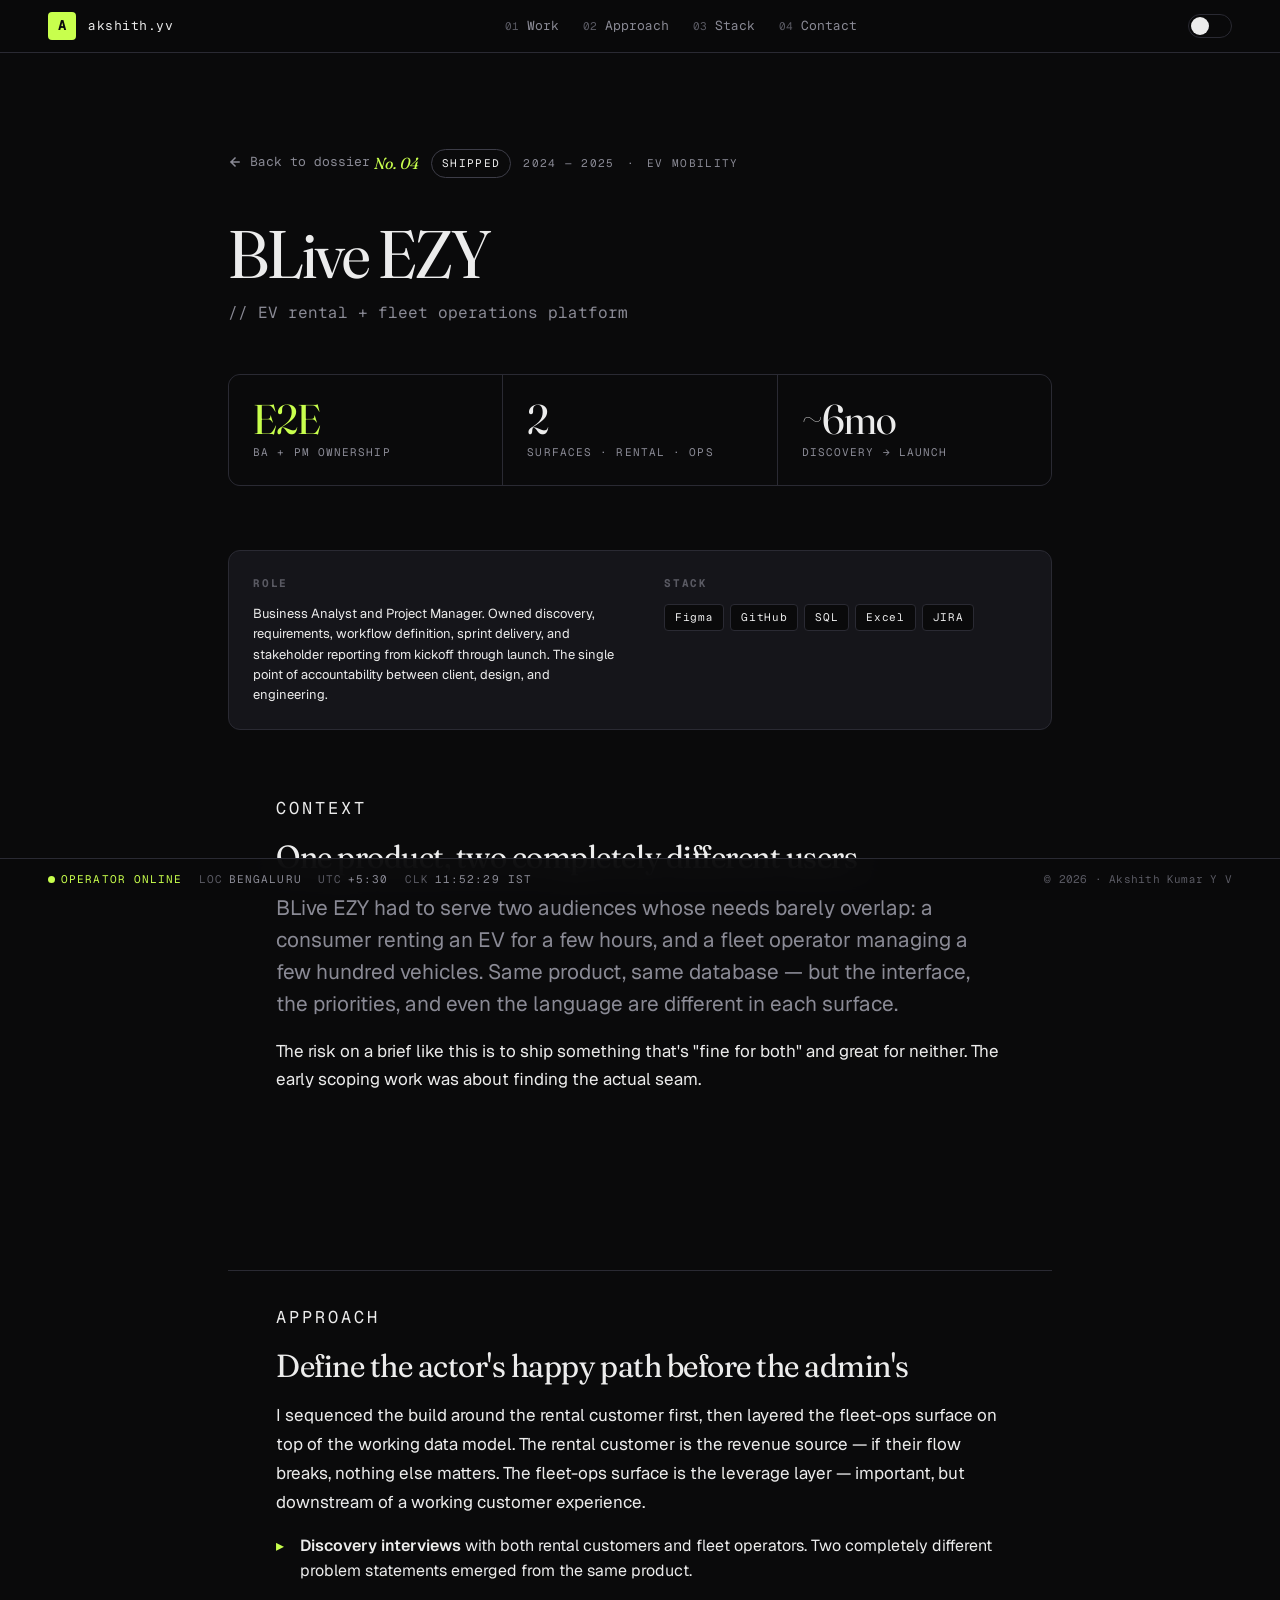
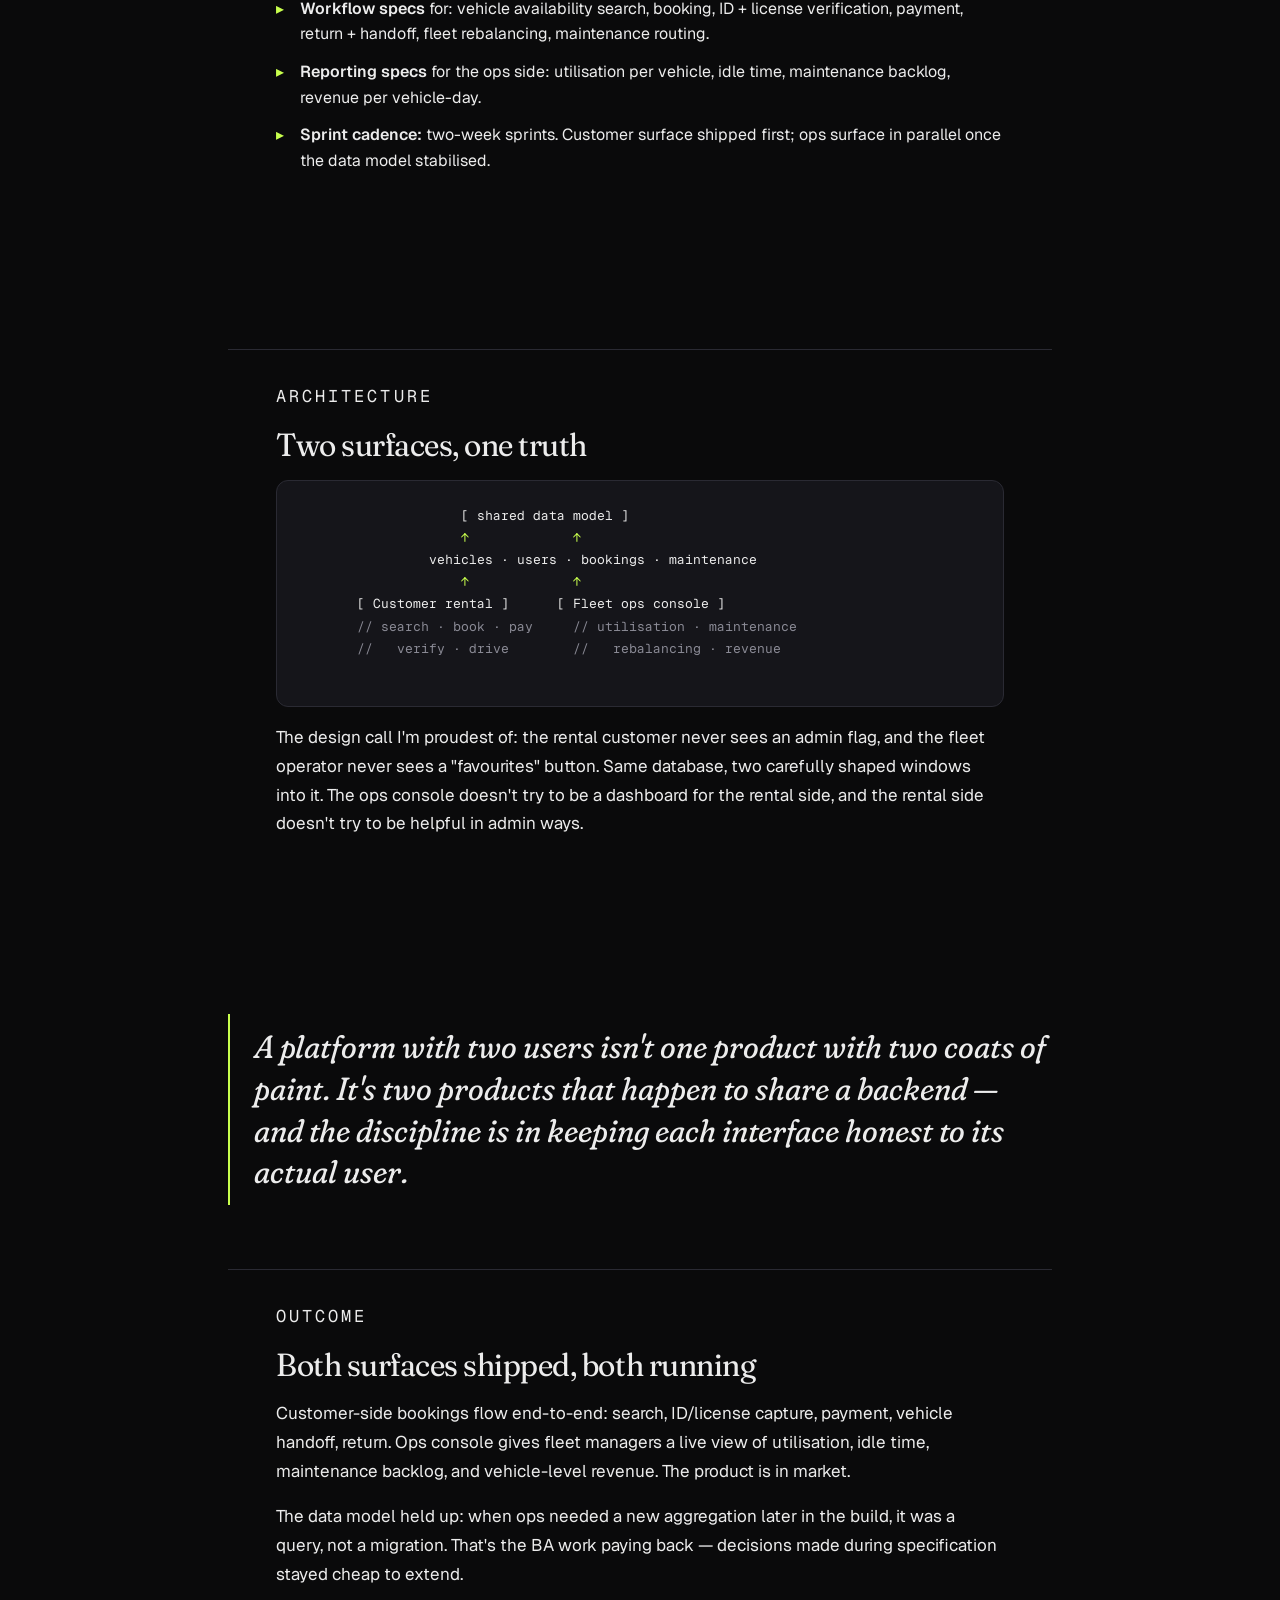
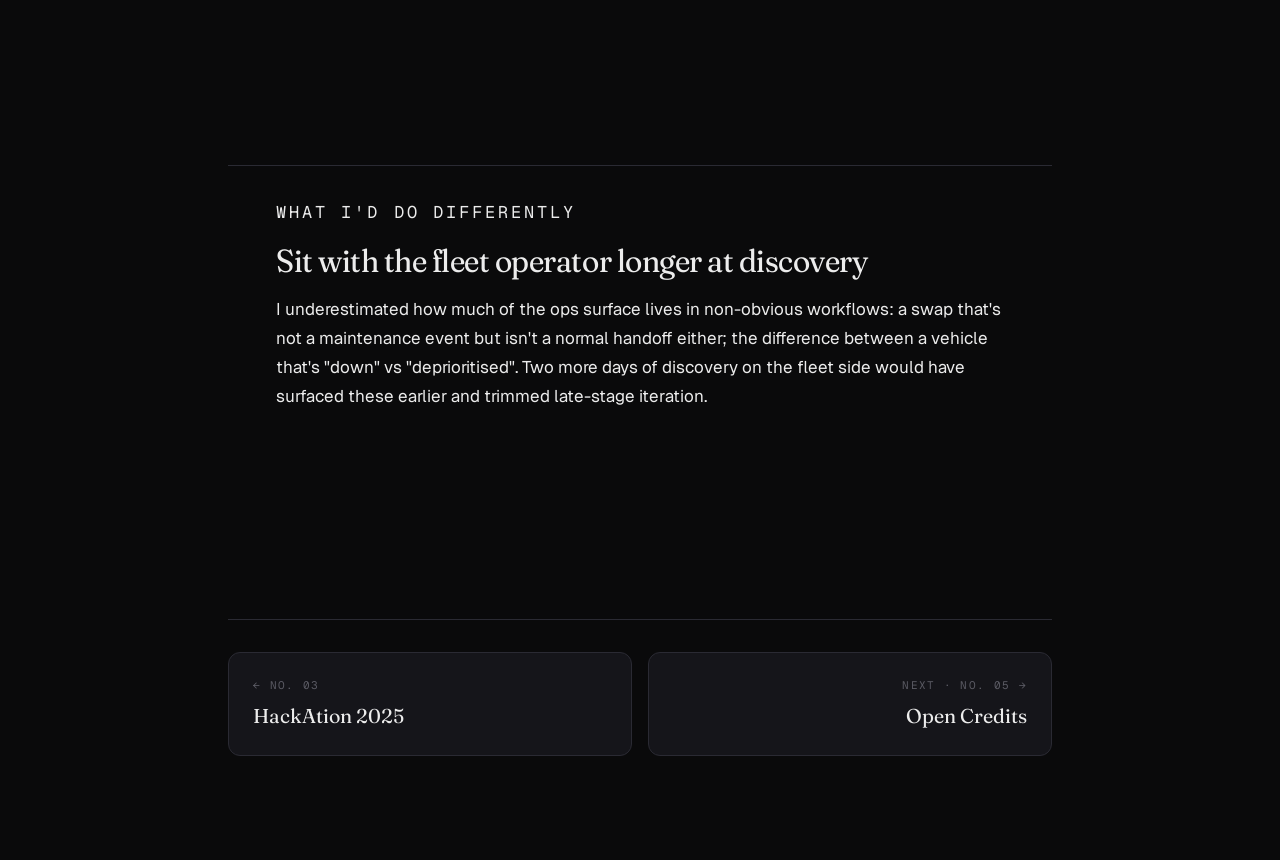
==== case-blive.html @ 503ee0ca "Add 4 more case studies, /cv printable resume, command-palette wiring Each case study is a substanti" ====
<!doctype html>
<html lang="en" data-theme="dark">
<head>
<meta charset="utf-8">
<meta name="viewport" content="width=device-width,initial-scale=1,viewport-fit=cover">
<meta name="color-scheme" content="dark light">
<title>BLive EZY — EV Fleet Management — Akshith Kumar Y V</title>
<meta name="description" content="Owned BA + PM delivery of an EV rental and fleet operations platform. Defined workflows, requirements, and reporting specs from discovery through launch.">
<meta name="theme-color" content="#0A0A0B">
<link rel="preconnect" href="https://fonts.googleapis.com">
<link rel="preconnect" href="https://fonts.gstatic.com" crossorigin>
<link rel="stylesheet" href="https://fonts.googleapis.com/css2?family=Fraunces:opsz,wght,SOFT@9..144,300..700,30&family=Geist:wght@400;500;600;700&family=Geist+Mono:wght@400;500&display=swap">
<link rel="stylesheet" href="styles.css?v=8">
<link rel="icon" href="favicon.svg" type="image/svg+xml">
</head>
<body>

<a href="index.html#main" class="skip-link">Skip to content</a>

<header class="topbar" role="banner">
  <a href="index.html#top" class="brand" aria-label="Back to portfolio">
    <span class="brand-mark" aria-hidden="true">A</span>
    <span class="brand-mono">akshith.yv</span>
  </a>
  <nav class="topnav" aria-label="Primary">
    <a href="index.html#dossier"><span class="num">01</span> Work</a>
    <a href="index.html#approach"><span class="num">02</span> Approach</a>
    <a href="index.html#capabilities"><span class="num">03</span> Stack</a>
    <a href="index.html#contact"><span class="num">04</span> Contact</a>
  </nav>
  <div class="topbar-actions">
    <button class="theme-toggle" data-theme-toggle aria-label="Toggle theme" aria-pressed="false">
      <span class="theme-toggle-track" aria-hidden="true"></span>
    </button>
  </div>
</header>

<main id="main">
<article class="case-page">
  <a href="index.html#dossier" class="case-back">
    <svg width="14" height="14" viewBox="0 0 14 14" fill="none" aria-hidden="true"><path d="M11 7H3m0 0l4-4m-4 4l4 4" stroke="currentColor" stroke-width="1.5" stroke-linecap="square"/></svg>
    Back to dossier
  </a>

  <div class="case-page-meta">
    <span class="case-page-num">No. 04</span>
    <span class="pill pill-shipped">SHIPPED</span>
    <span>2024 — 2025</span>
    <span>·</span>
    <span>EV MOBILITY</span>
  </div>

  <h1 class="case-page-title">BLive EZY</h1>
  <p class="case-page-tag">// EV rental + fleet operations platform</p>

  <div class="case-page-kpis kpis-3">
    <div class="kpi"><span class="kpi-num accent">E2E</span><span class="kpi-label">BA + PM ownership</span></div>
    <div class="kpi"><span class="kpi-num">2</span><span class="kpi-label">surfaces · rental · ops</span></div>
    <div class="kpi"><span class="kpi-num">~6mo</span><span class="kpi-label">discovery → launch</span></div>
  </div>

  <div class="case-meta-grid">
    <div>
      <h3>Role</h3>
      <p>Business Analyst and Project Manager. Owned discovery, requirements,
        workflow definition, sprint delivery, and stakeholder reporting from kickoff
        through launch. The single point of accountability between client, design,
        and engineering.</p>
    </div>
    <div>
      <h3>Stack</h3>
      <ul>
        <li>Figma</li><li>GitHub</li><li>SQL</li><li>Excel</li><li>JIRA</li>
      </ul>
    </div>
  </div>

  <section class="case-section">
    <p class="case-section-label">Context</p>
    <h2>One product, two completely different users</h2>
    <p class="lede">
      BLive EZY had to serve two audiences whose needs barely overlap: a
      consumer renting an EV for a few hours, and a fleet operator managing
      a few hundred vehicles. Same product, same database — but the
      interface, the priorities, and even the language are different in
      each surface.
    </p>
    <p>
      The risk on a brief like this is to ship something that's "fine for
      both" and great for neither. The early scoping work was about finding
      the actual seam.
    </p>
  </section>

  <section class="case-section">
    <p class="case-section-label">Approach</p>
    <h2>Define the actor's happy path before the admin's</h2>
    <p>
      I sequenced the build around the rental customer first, then layered the
      fleet-ops surface on top of the working data model. The rental customer
      is the revenue source — if their flow breaks, nothing else matters. The
      fleet-ops surface is the leverage layer — important, but downstream of a
      working customer experience.
    </p>
    <ul>
      <li><strong>Discovery interviews</strong> with both rental customers and fleet operators. Two completely different problem statements emerged from the same product.</li>
      <li><strong>Workflow specs</strong> for: vehicle availability search, booking, ID + license verification, payment, return + handoff, fleet rebalancing, maintenance routing.</li>
      <li><strong>Reporting specs</strong> for the ops side: utilisation per vehicle, idle time, maintenance backlog, revenue per vehicle-day.</li>
      <li><strong>Sprint cadence:</strong> two-week sprints. Customer surface shipped first; ops surface in parallel once the data model stabilised.</li>
    </ul>
  </section>

  <section class="case-section">
    <p class="case-section-label">Architecture</p>
    <h2>Two surfaces, one truth</h2>
    <pre class="case-diagram">
                    [ shared data model ]
                    <span class="arrow">↑</span>             <span class="arrow">↑</span>
                vehicles · users · bookings · maintenance
                    <span class="arrow">↑</span>             <span class="arrow">↑</span>
       [ Customer rental ]      [ Fleet ops console ]
       <span class="label">// search · book · pay</span>     <span class="label">// utilisation · maintenance</span>
       <span class="label">//   verify · drive</span>        <span class="label">//   rebalancing · revenue</span>
    </pre>
    <p>
      The design call I'm proudest of: the rental customer never sees an admin
      flag, and the fleet operator never sees a "favourites" button. Same
      database, two carefully shaped windows into it. The ops console doesn't
      try to be a dashboard for the rental side, and the rental side doesn't
      try to be helpful in admin ways.
    </p>
  </section>

  <p class="case-pull">
    A platform with two users isn't one product with two coats of paint. It's
    two products that happen to share a backend — and the discipline is in
    keeping each interface honest to its actual user.
  </p>

  <section class="case-section">
    <p class="case-section-label">Outcome</p>
    <h2>Both surfaces shipped, both running</h2>
    <p>
      Customer-side bookings flow end-to-end: search, ID/license capture,
      payment, vehicle handoff, return. Ops console gives fleet managers a
      live view of utilisation, idle time, maintenance backlog, and
      vehicle-level revenue. The product is in market.
    </p>
    <p>
      The data model held up: when ops needed a new aggregation later in the
      build, it was a query, not a migration. That's the BA work paying back —
      decisions made during specification stayed cheap to extend.
    </p>
  </section>

  <section class="case-section">
    <p class="case-section-label">What I'd do differently</p>
    <h2>Sit with the fleet operator longer at discovery</h2>
    <p>
      I underestimated how much of the ops surface lives in non-obvious
      workflows: a swap that's not a maintenance event but isn't a normal
      handoff either; the difference between a vehicle that's "down" vs
      "deprioritised". Two more days of discovery on the fleet side would
      have surfaced these earlier and trimmed late-stage iteration.
    </p>
  </section>

  <nav class="case-pager" aria-label="More case studies">
    <a href="case-hackation.html" class="prev">
      <span class="pager-key">← No. 03</span>
      <span class="pager-title">HackAtion 2025</span>
    </a>
    <a href="case-opencredits.html" class="next">
      <span class="pager-key">Next · No. 05 →</span>
      <span class="pager-title">Open Credits</span>
    </a>
  </nav>
</article>
</main>

<footer class="status-strip" role="contentinfo">
  <span class="strip-cell strip-live">
    <span class="dot dot-live" aria-hidden="true"></span>
    <span>OPERATOR ONLINE</span>
  </span>
  <span class="strip-cell"><span class="strip-key">LOC</span> Bengaluru</span>
  <span class="strip-cell"><span class="strip-key">UTC</span> +5:30</span>
  <span class="strip-cell"><span class="strip-key">CLK</span> <span data-clock>—</span></span>
  <span class="strip-cell strip-cell-flex"></span>
  <span class="strip-cell strip-build">© 2026 · Akshith Kumar Y V</span>
</footer>

<script src="script.js?v=8" defer></script>
</body>
</html>
---- styles.css ----
/* ============================================================
   Akshith Kumar Y V — Operator's Console
   Design system: see DESIGN.md
   ============================================================ */

/* -------------------- TOKENS -------------------- */
:root {
  /* type */
  --ff-display: 'Fraunces', ui-serif, Georgia, serif;
  --ff-body: 'Geist', ui-sans-serif, -apple-system, BlinkMacSystemFont, 'Segoe UI', sans-serif;
  --ff-mono: 'Geist Mono', ui-monospace, 'SF Mono', Menlo, Consolas, monospace;

  --fs-display-1: clamp(3.25rem, 8vw + 1rem, 8rem);
  --fs-display-2: clamp(2rem, 4vw + 1rem, 3.5rem);
  --fs-h1: clamp(1.75rem, 2vw + 1rem, 2.25rem);
  --fs-h2: 1.5rem;
  --fs-h3: 1.125rem;
  --fs-body: 1rem;
  --fs-meta: 0.8125rem;
  --fs-micro: 0.6875rem;

  --lh-tight: 1.02;
  --lh-snug: 1.2;
  --lh-body: 1.55;

  /* spacing */
  --sp-1: 4px; --sp-2: 8px; --sp-3: 12px; --sp-4: 16px;
  --sp-5: 24px; --sp-6: 32px; --sp-7: 48px; --sp-8: 64px;
  --sp-9: 96px; --sp-10: 128px;

  /* radii */
  --r-sm: 4px; --r-md: 8px; --r-lg: 12px; --r-xl: 16px; --r-full: 9999px;

  /* color: dark default */
  --bg: #0A0A0B;
  --bg-deep: #060607;
  --surface: #15151A;
  --surface-2: #1C1C22;
  --rule: #2A2A33;
  --rule-strong: #3D3D48;
  --text: #ECECEC;
  --text-muted: #8A8A95;
  --text-dim: #5A5A63;
  --accent: #C8FF4D;
  --accent-ink: #0A0A0B;
  --accent-warm: #FF8A4C;
  --accent-rose: #FF5C7A;

  /* ui */
  --ease-out: cubic-bezier(0.16, 1, 0.3, 1);
  --ease-in-out: cubic-bezier(0.65, 0, 0.35, 1);
  --d-micro: 80ms;
  --d-short: 200ms;
  --d-med: 400ms;
  --d-long: 700ms;

  --grid-line: rgba(255,255,255,0.04);
  --hero-cursor-glow: rgba(200,255,77,0.10);
}

[data-theme="light"] {
  --bg: #FAF8F3;
  --bg-deep: #EFEBE2;
  --surface: #F2EFE8;
  --surface-2: #ECE8DE;
  --rule: #D9D3C5;
  --rule-strong: #2B2A26;
  --text: #0E0E12;
  --text-muted: #595650;
  --text-dim: #8A877F;
  --accent: #1F4A1F;
  --accent-ink: #FAF8F3;
  --accent-warm: #B23A1A;
  --grid-line: rgba(0,0,0,0.04);
  --hero-cursor-glow: rgba(31,74,31,0.08);
}

/* -------------------- BASE -------------------- */
*, *::before, *::after { box-sizing: border-box; }
html { scroll-behavior: smooth; -webkit-text-size-adjust: 100%; }
body {
  margin: 0;
  /* on desktop the status strip is fixed; reserve clearance so no content gets
     hidden under it. mobile lets the strip flow naturally at page-end (see
     .status-strip media queries) so no padding is needed there. */
  background: var(--bg);
  color: var(--text);
  font-family: var(--ff-body);
  font-size: var(--fs-body);
  line-height: var(--lh-body);
  font-feature-settings: "ss01", "ss02", "cv01";
  text-rendering: optimizeLegibility;
  -webkit-font-smoothing: antialiased;
  -moz-osx-font-smoothing: grayscale;
  overflow-x: hidden;
  transition: background var(--d-med) var(--ease-out), color var(--d-med) var(--ease-out);
}

img, svg { display: block; max-width: 100%; }
a { color: inherit; text-decoration: none; }
button { font: inherit; color: inherit; background: none; border: 0; padding: 0; cursor: pointer; }

::selection { background: var(--accent); color: var(--accent-ink); }

:focus-visible {
  outline: 2px solid var(--accent);
  outline-offset: 3px;
  border-radius: var(--r-sm);
}

.skip-link {
  position: fixed; top: -100px; left: 16px;
  background: var(--accent); color: var(--accent-ink);
  padding: 12px 16px; border-radius: var(--r-md);
  font-family: var(--ff-mono); font-size: var(--fs-meta);
  z-index: 1000; transition: top var(--d-short) var(--ease-out);
}
.skip-link:focus { top: 16px; }

/* -------------------- LAYOUT GRID -------------------- */
main { display: block; }

section {
  max-width: 1280px;
  margin-inline: auto;
  padding: var(--sp-9) var(--sp-5);
  position: relative;
}
@media (min-width: 1024px) {
  section { padding-inline: var(--sp-7); }
}

.section-head {
  display: grid;
  grid-template-columns: auto auto 1fr auto;
  align-items: center;
  gap: var(--sp-4);
  margin-bottom: var(--sp-7);
  padding-bottom: var(--sp-3);
  border-bottom: 1px solid var(--rule);
}
.section-num {
  font-family: var(--ff-mono);
  font-size: var(--fs-micro);
  letter-spacing: 0.18em;
  color: var(--text-dim);
}
.section-title {
  font-family: var(--ff-display);
  font-weight: 400;
  font-size: var(--fs-h1);
  font-variation-settings: "opsz" 60, "SOFT" 30;
  letter-spacing: -0.01em;
  margin: 0;
  line-height: var(--lh-snug);
}
.section-title::first-letter { font-style: italic; color: var(--accent); }
.section-rule { display: none; }
.section-meta {
  font-family: var(--ff-mono);
  font-size: var(--fs-micro);
  color: var(--text-dim);
  letter-spacing: 0.06em;
}

/* -------------------- TOPBAR -------------------- */
.topbar {
  position: sticky; top: 0; z-index: 50;
  display: flex; align-items: center; justify-content: space-between;
  padding: var(--sp-3) var(--sp-5);
  background: color-mix(in oklab, var(--bg) 88%, transparent);
  backdrop-filter: blur(16px) saturate(140%);
  -webkit-backdrop-filter: blur(16px) saturate(140%);
  border-bottom: 1px solid var(--rule);
}
@media (min-width: 1024px) {
  .topbar { padding: var(--sp-3) var(--sp-7); }
}

.brand { display: inline-flex; align-items: center; gap: var(--sp-3); }
.brand-mark {
  width: 28px; height: 28px;
  display: inline-grid; place-items: center;
  background: var(--accent); color: var(--accent-ink);
  font-family: var(--ff-mono); font-weight: 700; font-size: 14px;
  border-radius: var(--r-sm);
  transform: translateZ(0);
}
.brand-mono {
  font-family: var(--ff-mono); font-size: var(--fs-meta);
  letter-spacing: 0.04em; color: var(--text);
}

.topnav {
  display: none;
  gap: var(--sp-5);
  font-family: var(--ff-mono);
  font-size: var(--fs-meta);
}
@media (min-width: 768px) { .topnav { display: inline-flex; } }
.topnav a {
  color: var(--text-muted);
  display: inline-flex; align-items: baseline; gap: var(--sp-2);
  transition: color var(--d-short) var(--ease-out);
}
.topnav a:hover { color: var(--text); }
.topnav .num {
  font-size: var(--fs-micro); color: var(--text-dim);
}

.topbar-actions { display: inline-flex; align-items: center; gap: var(--sp-3); }
.kbd-hint {
  display: none;
  align-items: center; gap: 2px;
  padding: 6px 10px;
  border: 1px solid var(--rule);
  border-radius: var(--r-md);
  color: var(--text-muted);
  transition: border-color var(--d-short) var(--ease-out), color var(--d-short) var(--ease-out);
}
@media (min-width: 768px) { .kbd-hint { display: inline-flex; } }
.kbd-hint:hover { color: var(--text); border-color: var(--rule-strong); }
.kbd-hint kbd { font-family: var(--ff-mono); font-size: var(--fs-micro); }

.theme-toggle {
  width: 44px; height: 24px;
  border: 1px solid var(--rule);
  border-radius: var(--r-full);
  position: relative;
  transition: border-color var(--d-short) var(--ease-out);
}
.theme-toggle:hover { border-color: var(--rule-strong); }
.theme-toggle-track {
  position: absolute; top: 2px; left: 2px;
  width: 18px; height: 18px;
  background: var(--text);
  border-radius: var(--r-full);
  transition: transform var(--d-med) var(--ease-out), background var(--d-med) var(--ease-out);
}
[data-theme="light"] .theme-toggle-track { transform: translateX(20px); background: var(--accent); }

/* -------------------- HERO -------------------- */
.hero {
  /* tall enough to feel like an above-the-fold moment, but not forced into
     viewport-snapping that fights short or oddly-sized screens */
  padding-top: var(--sp-8);
  padding-bottom: var(--sp-8);
  position: relative;
  overflow: hidden;
}
@media (min-height: 800px) {
  .hero { padding-top: var(--sp-9); padding-bottom: var(--sp-9); }
}
.hero-grid {
  position: absolute; inset: 0;
  background-image:
    linear-gradient(to right, var(--grid-line) 1px, transparent 1px),
    linear-gradient(to bottom, var(--grid-line) 1px, transparent 1px);
  background-size: 64px 64px;
  background-position: 0 0;
  pointer-events: none;
  mask-image: radial-gradient(circle at var(--mx, 50%) var(--my, 50%), rgba(0,0,0,1) 0%, rgba(0,0,0,0.55) 35%, rgba(0,0,0,0.05) 75%);
  -webkit-mask-image: radial-gradient(circle at var(--mx, 50%) var(--my, 50%), rgba(0,0,0,1) 0%, rgba(0,0,0,0.55) 35%, rgba(0,0,0,0.05) 75%);
  transition: opacity var(--d-long) var(--ease-out);
}
.hero::before {
  content: "";
  position: absolute;
  inset: auto 0 -200px 0;
  height: 400px;
  background: radial-gradient(ellipse at 50% 100%, var(--hero-cursor-glow), transparent 70%);
  pointer-events: none;
}

.hero-meta {
  display: inline-flex; align-items: center; flex-wrap: wrap;
  gap: var(--sp-3);
  font-family: var(--ff-mono); font-size: var(--fs-micro);
  letter-spacing: 0.12em; color: var(--text-muted);
  text-transform: uppercase;
  margin-bottom: var(--sp-7);
}
.meta-sep { color: var(--text-dim); }

.hero-name {
  font-family: var(--ff-display);
  font-weight: 400;
  font-size: var(--fs-display-1);
  line-height: var(--lh-tight);
  letter-spacing: -0.035em;
  margin: 0 0 var(--sp-5);
  font-variation-settings: "opsz" 144, "SOFT" 30;
  color: var(--text);
}
.hero-line { display: block; }
.hero-line-2 { color: var(--text-muted); padding-left: 0.5em; font-style: italic; font-variation-settings: "opsz" 144, "SOFT" 100; }
.hero-cursor {
  display: inline-block; width: 0.42em; height: 0.78em;
  background: var(--accent);
  margin-left: 0.12em; vertical-align: -10%;
  animation: blink 1.05s steps(1) infinite;
}
@keyframes blink { 50% { opacity: 0; } }

.hero-role {
  font-family: var(--ff-mono);
  font-size: var(--fs-meta);
  text-transform: uppercase;
  letter-spacing: 0.16em;
  color: var(--text);
  margin: 0 0 var(--sp-6);
  display: inline-flex; flex-wrap: wrap; gap: var(--sp-3);
}
.hero-role .dim { color: var(--text-dim); }

.hero-lede {
  max-width: 62ch;
  font-size: clamp(1rem, 0.5vw + 0.95rem, 1.18rem);
  color: var(--text-muted);
  margin: 0 0 var(--sp-7);
}
.hero-lede em { color: var(--text); font-style: normal; }

.hero-cta {
  display: inline-flex; flex-wrap: wrap; gap: var(--sp-3);
  margin-bottom: var(--sp-8);
}

.btn {
  display: inline-flex; align-items: center; gap: var(--sp-2);
  padding: 14px 20px;
  font-family: var(--ff-mono); font-size: var(--fs-meta);
  letter-spacing: 0.04em;
  border-radius: var(--r-md);
  border: 1px solid transparent;
  transition: transform var(--d-short) var(--ease-out),
              background var(--d-short) var(--ease-out),
              border-color var(--d-short) var(--ease-out),
              color var(--d-short) var(--ease-out);
  will-change: transform;
}
.btn:hover { transform: translateY(-1px); }
.btn:active { transform: translateY(0); }
.btn-primary { background: var(--accent); color: var(--accent-ink); }
.btn-primary:hover { background: color-mix(in oklab, var(--accent) 88%, white 12%); }
.btn-ghost {
  background: transparent; color: var(--text);
  border-color: var(--rule-strong);
}
.btn-ghost:hover { border-color: var(--text); }

.hero-stat-strip {
  margin-top: var(--sp-7);
  display: grid;
  grid-template-columns: repeat(2, 1fr);
  gap: 1px;
  background: var(--rule);
  border: 1px solid var(--rule);
  border-radius: var(--r-lg);
  overflow: hidden;
}
@media (min-width: 768px) {
  .hero-stat-strip { grid-template-columns: repeat(5, 1fr); }
}
.stat {
  background: var(--bg);
  padding: var(--sp-5) var(--sp-5);
  display: flex; flex-direction: column; gap: var(--sp-2);
}
.stat-num {
  font-family: var(--ff-display);
  font-size: clamp(1.75rem, 2vw + 1rem, 2.5rem);
  line-height: 1;
  font-variation-settings: "opsz" 90;
  color: var(--text);
  letter-spacing: -0.02em;
}
.stat-label {
  font-family: var(--ff-mono);
  font-size: var(--fs-micro);
  letter-spacing: 0.1em;
  text-transform: uppercase;
  color: var(--text-muted);
}
.stat-win .stat-num { color: var(--accent); }
.stat-win { background: linear-gradient(180deg, var(--bg), color-mix(in oklab, var(--accent) 8%, var(--bg))); }
[data-theme="light"] .stat-win { background: linear-gradient(180deg, var(--bg), color-mix(in oklab, var(--accent) 18%, var(--bg))); }

/* -------------------- SIGNAL (NOW RUNNING) -------------------- */
.signal-grid {
  display: grid; gap: var(--sp-4);
  grid-template-columns: repeat(1, 1fr);
}
@media (min-width: 768px) { .signal-grid { grid-template-columns: repeat(3, 1fr); } }

.signal-card {
  background: var(--surface);
  border: 1px solid var(--rule);
  border-radius: var(--r-lg);
  padding: var(--sp-5);
  display: flex; flex-direction: column; gap: var(--sp-3);
  transition: border-color var(--d-short) var(--ease-out), transform var(--d-short) var(--ease-out);
}
.signal-card:hover { border-color: var(--rule-strong); transform: translateY(-2px); }
.signal-card header {
  display: flex; justify-content: space-between; align-items: center;
}
.signal-time {
  font-family: var(--ff-mono); font-size: var(--fs-micro);
  color: var(--text-dim); letter-spacing: 0.08em;
}
.signal-headline {
  font-family: var(--ff-display);
  font-size: 1.4rem;
  font-weight: 400;
  font-variation-settings: "opsz" 36;
  margin: 0;
  letter-spacing: -0.01em;
}
.signal-sub {
  font-size: var(--fs-meta); color: var(--text-muted);
  line-height: 1.5; margin: 0;
}

/* -------------------- PILLS / DOTS -------------------- */
.pill {
  display: inline-flex; align-items: center; gap: 6px;
  padding: 5px 10px;
  border-radius: var(--r-full);
  font-family: var(--ff-mono);
  font-size: var(--fs-micro);
  letter-spacing: 0.12em;
  border: 1px solid var(--rule-strong);
  color: var(--text-muted);
}
.pill-live { color: var(--accent); border-color: color-mix(in oklab, var(--accent) 50%, var(--rule-strong)); }
.pill-shipped { color: var(--text); }
.pill-won { color: var(--accent-warm); border-color: color-mix(in oklab, var(--accent-warm) 50%, var(--rule-strong)); }
.pill-open { color: var(--accent-warm); border-color: color-mix(in oklab, var(--accent-warm) 50%, var(--rule-strong)); }

.dot { width: 7px; height: 7px; border-radius: var(--r-full); display: inline-block; }
.dot-live { background: var(--accent); box-shadow: 0 0 0 0 color-mix(in oklab, var(--accent) 50%, transparent); animation: pulse 2.4s var(--ease-out) infinite; }
.dot-warm { background: var(--accent-warm); }
@keyframes pulse {
  0% { box-shadow: 0 0 0 0 color-mix(in oklab, var(--accent) 60%, transparent); }
  70% { box-shadow: 0 0 0 8px color-mix(in oklab, var(--accent) 0%, transparent); }
  100% { box-shadow: 0 0 0 0 color-mix(in oklab, var(--accent) 0%, transparent); }
}

/* -------------------- APPROACH -------------------- */
.approach-grid {
  display: grid;
  grid-template-columns: repeat(1, 1fr);
  gap: var(--sp-5);
}
@media (min-width: 900px) { .approach-grid { grid-template-columns: repeat(3, 1fr); } }

.pillar {
  padding: var(--sp-6) var(--sp-5);
  border: 1px solid var(--rule);
  border-radius: var(--r-lg);
  position: relative;
  background: var(--bg);
  transition: border-color var(--d-short) var(--ease-out);
}
.pillar:hover { border-color: var(--rule-strong); }
.pillar-num {
  position: absolute; top: var(--sp-4); right: var(--sp-4);
  font-family: var(--ff-display); font-style: italic;
  color: var(--accent);
  font-size: 1.5rem;
  font-variation-settings: "opsz" 36;
}
.pillar-title {
  font-family: var(--ff-display);
  font-size: 1.5rem; font-weight: 400;
  font-variation-settings: "opsz" 48;
  letter-spacing: -0.01em;
  margin: 0 0 var(--sp-3);
}
.pillar p { color: var(--text-muted); font-size: var(--fs-meta); line-height: 1.6; margin: 0; }

/* -------------------- CAPABILITIES -------------------- */
.cap-table {
  border: 1px solid var(--rule);
  border-radius: var(--r-lg);
  overflow: hidden;
  background: var(--surface);
}
.cap-row {
  display: grid;
  grid-template-columns: 1fr;
  border-top: 1px solid var(--rule);
}
.cap-row:first-child { border-top: 0; }
@media (min-width: 768px) {
  .cap-row { grid-template-columns: 220px 1fr; }
}
.cap-cat {
  padding: var(--sp-5);
  font-family: var(--ff-mono);
  font-size: var(--fs-micro);
  letter-spacing: 0.16em;
  color: var(--text-muted);
  background: var(--surface-2);
  border-right: 1px solid var(--rule);
  display: flex; align-items: center;
}
.cap-skills {
  padding: var(--sp-5);
  display: flex; flex-wrap: wrap; gap: var(--sp-2);
}
.cap-skills span {
  padding: 6px 12px;
  border: 1px solid var(--rule);
  border-radius: var(--r-md);
  font-family: var(--ff-mono);
  font-size: var(--fs-meta);
  color: var(--text);
  background: var(--bg);
  transition: border-color var(--d-short) var(--ease-out),
              color var(--d-short) var(--ease-out);
}
.cap-skills span:hover { border-color: var(--rule-strong); }
.cap-skills-accent span:hover { color: var(--accent); border-color: color-mix(in oklab, var(--accent) 60%, var(--rule)); }

/* -------------------- DOSSIER (CASES) -------------------- */
.dossier-grid {
  display: grid;
  grid-template-columns: repeat(1, 1fr);
  gap: var(--sp-5);
}
@media (min-width: 900px) {
  .dossier-grid {
    grid-template-columns: repeat(2, 1fr);
  }
  .case-feature { grid-column: span 2; }
}

.case {
  --accent-edge: var(--accent);
  position: relative;
  padding: var(--sp-6);
  background: var(--surface);
  border: 1px solid var(--rule);
  border-radius: var(--r-lg);
  display: flex; flex-direction: column; gap: var(--sp-4);
  transition: border-color var(--d-short) var(--ease-out),
              transform var(--d-med) var(--ease-out),
              background var(--d-short) var(--ease-out);
  overflow: hidden;
}
.case::before {
  content: "";
  position: absolute; left: 0; top: 0; bottom: 0;
  width: 2px;
  background: var(--accent-edge);
  opacity: 0;
  transition: opacity var(--d-med) var(--ease-out);
}
.case:hover {
  border-color: var(--rule-strong);
  transform: translateY(-3px);
  background: var(--surface-2);
}
.case:hover::before { opacity: 1; }

.case-head {
  display: flex; flex-wrap: wrap; align-items: center; gap: var(--sp-3);
}
.case-num {
  font-family: var(--ff-display); font-style: italic;
  font-variation-settings: "opsz" 24;
  color: var(--accent);
  font-size: 1.05rem;
}
.case-year {
  margin-left: auto;
  font-family: var(--ff-mono); font-size: var(--fs-micro);
  letter-spacing: 0.1em; color: var(--text-dim);
}
.case-title {
  font-family: var(--ff-display);
  font-size: clamp(1.5rem, 1.5vw + 0.9rem, 2rem);
  font-weight: 400;
  font-variation-settings: "opsz" 72, "SOFT" 50;
  letter-spacing: -0.015em;
  line-height: 1.1;
  margin: 0;
}
.case-title a {
  color: inherit;
  background-image: linear-gradient(to right, var(--accent-edge, var(--accent)), var(--accent-edge, var(--accent)));
  background-position: 0 100%;
  background-size: 0% 1px;
  background-repeat: no-repeat;
  transition: background-size var(--d-med) var(--ease-out);
  padding-bottom: 2px;
}
.case-title a:hover { background-size: 100% 1px; }
.case-feature .case-title { font-size: clamp(1.75rem, 2.5vw + 0.9rem, 2.75rem); }
.case-tag {
  font-family: var(--ff-mono);
  font-size: var(--fs-meta);
  color: var(--text-muted);
  margin: 0;
  letter-spacing: 0.04em;
}

.case-kpis {
  display: grid;
  grid-template-columns: repeat(3, 1fr);
  gap: 1px;
  background: var(--rule);
  border: 1px solid var(--rule);
  border-radius: var(--r-md);
  overflow: hidden;
  margin: var(--sp-2) 0;
}
.case:has(.case-kpis .kpi:nth-child(2):last-child) .case-kpis { grid-template-columns: repeat(2, 1fr); }

.kpi {
  background: var(--bg);
  padding: var(--sp-4);
  display: flex; flex-direction: column; gap: 4px;
}
.kpi-num {
  font-family: var(--ff-display);
  font-size: clamp(1.5rem, 1.5vw + 0.6rem, 1.95rem);
  font-variation-settings: "opsz" 60;
  line-height: 1;
  color: var(--text);
  letter-spacing: -0.02em;
}
.case-feature .kpi-num { color: var(--accent-warm); }
.case[data-case="01"] .kpi-num:first-child,
.case[data-case="02"] .kpi-num:first-child { color: var(--accent); }
.kpi-num .dim { color: var(--text-dim); }
.kpi-label {
  font-family: var(--ff-mono);
  font-size: var(--fs-micro);
  letter-spacing: 0.1em;
  text-transform: uppercase;
  color: var(--text-muted);
}

.case-body {
  font-size: var(--fs-meta);
  color: var(--text-muted);
  line-height: 1.65;
  margin: 0;
}

.case-stack {
  list-style: none; padding: 0; margin: 0;
  display: flex; flex-wrap: wrap; gap: 6px;
}
.case-stack li {
  font-family: var(--ff-mono);
  font-size: var(--fs-micro);
  letter-spacing: 0.06em;
  padding: 4px 10px;
  border: 1px solid var(--rule);
  border-radius: var(--r-sm);
  color: var(--text-muted);
  background: var(--bg);
}

/* -------------------- EXPERIENCE -------------------- */
.experience { padding-top: var(--sp-9); }
.job {
  display: grid;
  grid-template-columns: 1fr;
  gap: var(--sp-4);
  padding: var(--sp-6) 0;
  border-top: 1px solid var(--rule);
}
.job:first-of-type { border-top: 0; }
@media (min-width: 900px) {
  .job { grid-template-columns: 220px 1fr; gap: var(--sp-7); }
}
.job-meta {
  display: flex; flex-direction: column; gap: var(--sp-2);
}
.job-when, .job-where {
  font-family: var(--ff-mono);
  font-size: var(--fs-micro);
  letter-spacing: 0.12em;
  color: var(--text-muted);
}
.job-where { color: var(--text-dim); }
.job-title {
  font-family: var(--ff-display);
  font-weight: 400;
  font-size: 1.5rem;
  font-variation-settings: "opsz" 60, "SOFT" 30;
  letter-spacing: -0.01em;
  margin: 0 0 4px;
}
.job-org {
  font-family: var(--ff-mono);
  font-size: var(--fs-meta);
  color: var(--accent);
  margin: 0 0 var(--sp-4);
  letter-spacing: 0.04em;
}
.job-bullets {
  list-style: none; padding: 0; margin: 0;
  display: flex; flex-direction: column; gap: var(--sp-3);
}
.job-bullets li {
  position: relative; padding-left: var(--sp-5);
  color: var(--text-muted); font-size: var(--fs-meta);
  line-height: 1.65;
}
.job-bullets li::before {
  content: "▸";
  position: absolute; left: 0; top: 0;
  color: var(--accent);
  font-family: var(--ff-mono);
}
.job-edu .job-org { color: var(--text-muted); }

/* -------------------- CONTACT -------------------- */
.contact-grid {
  display: grid;
  grid-template-columns: 1fr;
  gap: var(--sp-7);
}
@media (min-width: 900px) {
  .contact-grid { grid-template-columns: 1fr 1fr; align-items: start; }
}
.contact-lede {
  font-family: var(--ff-display);
  font-size: clamp(1.5rem, 2vw + 0.5rem, 2.25rem);
  font-weight: 400;
  font-variation-settings: "opsz" 72, "SOFT" 30;
  line-height: 1.25;
  letter-spacing: -0.015em;
  margin: 0;
  color: var(--text);
}

.contact-channels {
  list-style: none; padding: 0; margin: 0;
  border: 1px solid var(--rule);
  border-radius: var(--r-lg);
  overflow: hidden;
  background: var(--surface);
}
.contact-channels li {
  display: grid;
  grid-template-columns: 100px 1fr;
  align-items: center;
  padding: var(--sp-4) var(--sp-5);
  border-top: 1px solid var(--rule);
  transition: background var(--d-short) var(--ease-out);
}
.contact-channels li:first-child { border-top: 0; }
.contact-channels li:hover { background: var(--surface-2); }
.ch-label {
  font-family: var(--ff-mono);
  font-size: var(--fs-micro);
  letter-spacing: 0.16em;
  color: var(--text-dim);
}
.contact-channels a {
  font-family: var(--ff-mono);
  font-size: var(--fs-meta);
  color: var(--text);
  border-bottom: 1px solid transparent;
  transition: border-color var(--d-short) var(--ease-out), color var(--d-short) var(--ease-out);
}
.contact-channels a:hover { color: var(--accent); border-bottom-color: var(--accent); }

/* -------------------- STATUS STRIP (FOOTER) -------------------- */
.status-strip {
  /* mobile: sits at the natural end of the page, doesn't overlap anything */
  display: flex; align-items: center; flex-wrap: nowrap;
  gap: var(--sp-3);
  padding: var(--sp-4);
  border-top: 1px solid var(--rule);
  font-family: var(--ff-mono);
  font-size: var(--fs-micro);
  letter-spacing: 0.1em;
  text-transform: uppercase;
  color: var(--text-muted);
  overflow: hidden;
  white-space: nowrap;
}
/* desktop: fixed-bottom operator console strip (the power-user flourish) */
@media (min-width: 768px) {
  body { padding-bottom: 56px; }
  .status-strip {
    position: fixed; bottom: 0; left: 0; right: 0; z-index: 40;
    background: color-mix(in oklab, var(--bg) 92%, transparent);
    backdrop-filter: blur(14px);
    -webkit-backdrop-filter: blur(14px);
    border-top: 1px solid var(--rule);
  }
}
@media (min-width: 1024px) {
  .status-strip { padding: var(--sp-3) var(--sp-7); gap: var(--sp-4); }
}
@media (min-width: 1024px) {
  .status-strip { padding: var(--sp-3) var(--sp-7); }
}
.strip-cell { display: inline-flex; align-items: center; gap: 6px; flex: 0 0 auto; }
.strip-cell-flex { flex: 1 1 auto; min-width: 0; }
.strip-key { color: var(--text-dim); }
.strip-live { color: var(--accent); }
.strip-build {
  color: var(--text-dim); text-transform: none; letter-spacing: 0.02em;
  display: none;
}
@media (min-width: 768px) {
  .strip-build { display: inline-flex; }
}
/* progressively hide less-critical cells as the viewport narrows */
@media (max-width: 600px) {
  .status-strip .strip-cell:nth-child(2),
  .status-strip .strip-cell:nth-child(3) { display: none; }
}

/* -------------------- COMMAND PALETTE -------------------- */
.cmd-palette {
  border: 1px solid var(--rule-strong);
  background: var(--surface);
  color: var(--text);
  border-radius: var(--r-lg);
  padding: 0;
  width: min(560px, calc(100vw - 32px));
  max-height: 70vh;
  margin: 12vh auto auto;
  box-shadow: 0 30px 80px -20px rgba(0,0,0,0.6), 0 0 0 1px rgba(255,255,255,0.02);
  overflow: hidden;
}
.cmd-palette::backdrop {
  background: color-mix(in oklab, var(--bg-deep) 80%, transparent);
  backdrop-filter: blur(8px);
}
.cmd-form { display: flex; flex-direction: column; }
.cmd-head {
  display: flex; align-items: center; gap: var(--sp-3);
  padding: var(--sp-4) var(--sp-5);
  border-bottom: 1px solid var(--rule);
}
.cmd-prompt { font-family: var(--ff-mono); color: var(--accent); font-size: 1.2rem; }
#cmd-input {
  flex: 1;
  background: transparent; border: 0;
  font: inherit; color: var(--text);
  font-family: var(--ff-body); font-size: 1rem;
  outline: none;
}
#cmd-input::placeholder { color: var(--text-dim); }
.cmd-esc {
  font-family: var(--ff-mono); font-size: var(--fs-micro);
  letter-spacing: 0.12em;
  padding: 3px 7px;
  border: 1px solid var(--rule); border-radius: var(--r-sm);
  color: var(--text-muted);
}
.cmd-list {
  list-style: none; margin: 0; padding: 6px;
  max-height: 50vh; overflow: auto;
}
.cmd-item {
  display: flex; align-items: center; gap: var(--sp-3);
  padding: 10px 12px;
  border-radius: var(--r-md);
  cursor: pointer;
  font-size: var(--fs-meta);
}
.cmd-item[aria-selected="true"] { background: var(--surface-2); }
.cmd-item .cmd-icon {
  width: 20px; height: 20px;
  display: inline-grid; place-items: center;
  font-family: var(--ff-mono); font-size: var(--fs-micro);
  background: var(--bg); border: 1px solid var(--rule);
  border-radius: var(--r-sm); color: var(--text-muted);
}
.cmd-item .cmd-meta {
  margin-left: auto;
  font-family: var(--ff-mono); font-size: var(--fs-micro);
  color: var(--text-dim); letter-spacing: 0.08em;
}
.cmd-foot {
  display: flex; gap: var(--sp-4);
  padding: var(--sp-3) var(--sp-5);
  border-top: 1px solid var(--rule);
  font-family: var(--ff-mono); font-size: var(--fs-micro);
  color: var(--text-dim); letter-spacing: 0.08em;
}
.cmd-foot kbd {
  font-family: var(--ff-mono); font-size: 10px;
  margin-right: 4px;
  padding: 2px 5px;
  border: 1px solid var(--rule); border-radius: 3px;
}

/* -------------------- REVEAL ON SCROLL --------------------
   Progressive enhancement: opacity is only nuked once JS confirms it's running
   AND the element has explicitly opted in. No JS = no hidden content. */
.js .js-reveal {
  opacity: 0;
  transform: translateY(16px);
  transition: opacity var(--d-long) var(--ease-out), transform var(--d-long) var(--ease-out);
  will-change: opacity, transform;
}
.js .js-reveal.is-revealed { opacity: 1; transform: translateY(0); }

/* ============================================================
   CASE STUDY DETAIL PAGE
   ============================================================ */
.case-page {
  max-width: 920px;
  margin-inline: auto;
  padding: var(--sp-7) var(--sp-5);
}
@media (min-width: 1024px) {
  .case-page { padding-inline: var(--sp-7); padding-top: var(--sp-9); }
}

.case-back {
  display: inline-flex; align-items: center; gap: var(--sp-2);
  font-family: var(--ff-mono);
  font-size: var(--fs-meta);
  color: var(--text-muted);
  margin-bottom: var(--sp-7);
  transition: color var(--d-short) var(--ease-out);
}
.case-back:hover { color: var(--accent); }
.case-back svg { transition: transform var(--d-short) var(--ease-out); }
.case-back:hover svg { transform: translateX(-3px); }

.case-page-meta {
  display: inline-flex; align-items: center; flex-wrap: wrap;
  gap: var(--sp-3);
  font-family: var(--ff-mono); font-size: var(--fs-micro);
  letter-spacing: 0.12em; text-transform: uppercase;
  color: var(--text-muted);
  margin-bottom: var(--sp-4);
}
.case-page-num { color: var(--accent); font-style: italic; font-family: var(--ff-display); font-size: 1rem; letter-spacing: 0; text-transform: none; }

.case-page-title {
  font-family: var(--ff-display);
  font-weight: 400;
  font-size: clamp(2.5rem, 4vw + 1rem, 4.25rem);
  font-variation-settings: "opsz" 144, "SOFT" 30;
  letter-spacing: -0.025em;
  line-height: 1.02;
  margin: 0 0 var(--sp-3);
}

.case-page-tag {
  font-family: var(--ff-mono);
  font-size: 1rem;
  color: var(--text-muted);
  margin: 0 0 var(--sp-7);
}

.case-page-kpis {
  display: grid;
  grid-template-columns: repeat(2, 1fr);
  gap: 1px;
  background: var(--rule);
  border: 1px solid var(--rule);
  border-radius: var(--r-lg);
  overflow: hidden;
  margin: 0 0 var(--sp-8);
}
@media (min-width: 768px) {
  .case-page-kpis { grid-template-columns: repeat(4, 1fr); }
  .case-page-kpis.kpis-3 { grid-template-columns: repeat(3, 1fr); }
}
.case-page-kpis .kpi { padding: var(--sp-5); }
.case-page-kpis .kpi-num {
  font-size: clamp(2rem, 2vw + 1rem, 2.75rem);
  font-variation-settings: "opsz" 90;
}
.case-page .kpi-num.accent { color: var(--accent); }
.case-page .kpi-num.warm { color: var(--accent-warm); }

.case-section {
  margin: var(--sp-8) 0;
  padding-top: var(--sp-6);
  border-top: 1px solid var(--rule);
}
.case-section:first-of-type { border-top: 0; padding-top: 0; }

.case-section-label {
  font-family: var(--ff-mono);
  font-size: var(--fs-micro);
  letter-spacing: 0.18em;
  text-transform: uppercase;
  color: var(--text-dim);
  margin: 0 0 var(--sp-3);
}

.case-section h2 {
  font-family: var(--ff-display);
  font-weight: 400;
  font-size: clamp(1.5rem, 1.5vw + 0.8rem, 2rem);
  font-variation-settings: "opsz" 72, "SOFT" 50;
  letter-spacing: -0.015em;
  line-height: 1.15;
  margin: 0 0 var(--sp-4);
}

.case-section p {
  font-size: 1.0625rem;
  line-height: 1.7;
  color: var(--text);
  margin: 0 0 var(--sp-4);
  max-width: 70ch;
}
.case-section p.lede {
  font-size: clamp(1.125rem, 0.5vw + 1rem, 1.3rem);
  line-height: 1.55;
  color: var(--text-muted);
}

.case-section ul {
  list-style: none; padding: 0; margin: 0 0 var(--sp-4);
  display: flex; flex-direction: column; gap: var(--sp-3);
  max-width: 70ch;
}
.case-section ul li {
  position: relative; padding-left: var(--sp-5);
  font-size: 1rem;
  line-height: 1.6;
  color: var(--text);
}
.case-section ul li::before {
  content: "▸";
  position: absolute; left: 0; top: 0;
  color: var(--accent);
  font-family: var(--ff-mono);
}
.case-section ul li strong { color: var(--text); font-weight: 600; }

/* role + stack two-column block */
.case-meta-grid {
  display: grid;
  grid-template-columns: 1fr;
  gap: var(--sp-5);
  padding: var(--sp-5);
  background: var(--surface);
  border: 1px solid var(--rule);
  border-radius: var(--r-lg);
  margin-bottom: var(--sp-7);
}
@media (min-width: 768px) {
  .case-meta-grid { grid-template-columns: repeat(2, 1fr); gap: var(--sp-7); }
}
.case-meta-grid > div h3 {
  font-family: var(--ff-mono);
  font-size: var(--fs-micro);
  letter-spacing: 0.16em;
  text-transform: uppercase;
  color: var(--text-dim);
  margin: 0 0 var(--sp-3);
}
.case-meta-grid > div p, .case-meta-grid > div ul {
  font-size: var(--fs-meta); color: var(--text); margin: 0;
}
.case-meta-grid ul {
  list-style: none; padding: 0;
  display: flex; flex-wrap: wrap; gap: 6px;
}
.case-meta-grid ul li {
  font-family: var(--ff-mono);
  font-size: var(--fs-micro);
  letter-spacing: 0.06em;
  padding: 4px 10px;
  border: 1px solid var(--rule);
  border-radius: var(--r-sm);
  color: var(--text);
  background: var(--bg);
}

/* architecture / diagram block */
.case-diagram {
  font-family: var(--ff-mono);
  font-size: var(--fs-meta);
  line-height: 1.7;
  background: var(--surface);
  border: 1px solid var(--rule);
  border-radius: var(--r-lg);
  padding: var(--sp-5);
  color: var(--text);
  white-space: pre;
  overflow-x: auto;
  margin: 0 0 var(--sp-4);
}
.case-diagram .arrow { color: var(--accent); }
.case-diagram .label { color: var(--text-muted); }

/* pull quote */
.case-pull {
  font-family: var(--ff-display);
  font-style: italic;
  font-size: clamp(1.5rem, 1.5vw + 0.8rem, 2rem);
  font-variation-settings: "opsz" 72, "SOFT" 100;
  line-height: 1.3;
  color: var(--text);
  border-left: 2px solid var(--accent);
  padding: var(--sp-3) 0 var(--sp-3) var(--sp-5);
  margin: var(--sp-7) 0;
  max-width: 70ch;
}

/* navigation between cases */
.case-pager {
  margin-top: var(--sp-9);
  padding-top: var(--sp-6);
  border-top: 1px solid var(--rule);
  display: grid;
  grid-template-columns: 1fr 1fr;
  gap: var(--sp-4);
}
.case-pager a {
  display: block;
  padding: var(--sp-5);
  border: 1px solid var(--rule);
  border-radius: var(--r-lg);
  background: var(--surface);
  transition: border-color var(--d-short) var(--ease-out),
              background var(--d-short) var(--ease-out),
              transform var(--d-short) var(--ease-out);
}
.case-pager a:hover { border-color: var(--rule-strong); background: var(--surface-2); transform: translateY(-2px); }
.case-pager a.next { text-align: right; }
.case-pager a.disabled { opacity: 0.4; pointer-events: none; }
.case-pager .pager-key {
  font-family: var(--ff-mono);
  font-size: var(--fs-micro);
  letter-spacing: 0.12em;
  text-transform: uppercase;
  color: var(--text-dim);
  display: block;
  margin-bottom: 6px;
}
.case-pager .pager-title {
  font-family: var(--ff-display);
  font-size: 1.25rem;
  font-variation-settings: "opsz" 36;
  color: var(--text);
}

/* ============================================================
   /cv PRINT-FIRST RESUME PAGE
   ============================================================ */
.cv-page {
  max-width: 880px;
  margin-inline: auto;
  padding: var(--sp-7) var(--sp-5);
}
@media (min-width: 1024px) { .cv-page { padding: var(--sp-9) var(--sp-7); } }

.cv-actions {
  display: flex; gap: var(--sp-3); flex-wrap: wrap;
  margin-bottom: var(--sp-7);
}

.cv-head {
  border-bottom: 1px solid var(--rule);
  padding-bottom: var(--sp-5);
  margin-bottom: var(--sp-6);
}
.cv-head h1 {
  font-family: var(--ff-display);
  font-weight: 400;
  font-size: clamp(2.25rem, 3vw + 1rem, 3.5rem);
  font-variation-settings: "opsz" 144, "SOFT" 30;
  letter-spacing: -0.025em;
  line-height: 1.05;
  margin: 0 0 var(--sp-2);
}
.cv-head .cv-role {
  font-family: var(--ff-mono);
  font-size: var(--fs-meta);
  letter-spacing: 0.14em;
  text-transform: uppercase;
  color: var(--text-muted);
  margin: 0 0 var(--sp-4);
}
.cv-head .cv-contact {
  display: flex; flex-wrap: wrap; gap: var(--sp-4);
  font-family: var(--ff-mono);
  font-size: var(--fs-meta);
  color: var(--text);
}
.cv-head .cv-contact a { color: var(--text); border-bottom: 1px solid var(--rule); }
.cv-head .cv-contact a:hover { color: var(--accent); border-bottom-color: var(--accent); }

.cv-summary {
  font-size: 1.0625rem;
  line-height: 1.65;
  color: var(--text);
  max-width: 72ch;
  margin: 0 0 var(--sp-7);
}

.cv-block {
  margin-bottom: var(--sp-7);
}
.cv-block h2 {
  font-family: var(--ff-mono);
  font-size: var(--fs-micro);
  letter-spacing: 0.18em;
  text-transform: uppercase;
  color: var(--accent);
  margin: 0 0 var(--sp-4);
  padding-bottom: var(--sp-2);
  border-bottom: 1px solid var(--rule);
}
.cv-block h3 {
  font-family: var(--ff-display);
  font-weight: 400;
  font-size: 1.4rem;
  font-variation-settings: "opsz" 60, "SOFT" 30;
  letter-spacing: -0.01em;
  line-height: 1.2;
  margin: 0 0 var(--sp-1);
}
.cv-block .cv-org {
  font-family: var(--ff-mono);
  font-size: var(--fs-meta);
  color: var(--text-muted);
  margin: 0 0 var(--sp-3);
}
.cv-block ul {
  list-style: none; padding: 0; margin: 0;
  display: flex; flex-direction: column; gap: var(--sp-2);
}
.cv-block ul li {
  position: relative; padding-left: var(--sp-5);
  font-size: 0.9375rem;
  line-height: 1.6;
  color: var(--text);
}
.cv-block ul li::before {
  content: "▸";
  position: absolute; left: 0; top: 0;
  color: var(--accent);
  font-family: var(--ff-mono);
}

.cv-row {
  display: grid;
  grid-template-columns: 1fr;
  gap: var(--sp-4);
  margin-bottom: var(--sp-5);
}
@media (min-width: 768px) {
  .cv-row { grid-template-columns: 200px 1fr; gap: var(--sp-6); }
}
.cv-row-meta {
  font-family: var(--ff-mono);
  font-size: var(--fs-micro);
  letter-spacing: 0.12em;
  color: var(--text-muted);
  text-transform: uppercase;
}

.cv-skills-grid {
  display: grid;
  grid-template-columns: 1fr;
  gap: var(--sp-3);
}
@media (min-width: 768px) {
  .cv-skills-grid { grid-template-columns: 200px 1fr; gap: var(--sp-4) var(--sp-6); }
}
.cv-skills-grid dt {
  font-family: var(--ff-mono);
  font-size: var(--fs-micro);
  letter-spacing: 0.16em;
  text-transform: uppercase;
  color: var(--text-muted);
  align-self: center;
}
.cv-skills-grid dd {
  margin: 0;
  font-family: var(--ff-mono);
  font-size: var(--fs-meta);
  color: var(--text);
  line-height: 1.7;
}

@media print {
  .cv-actions, .topbar, .status-strip { display: none !important; }
  body { background: white !important; color: black !important; padding: 0 !important; }
  .cv-page { max-width: none; padding: 12mm 14mm !important; }
  .cv-head, .cv-block h2 { border-color: #999 !important; }
  .cv-head h1, .cv-block h3, .cv-row-meta, .cv-summary, .cv-block ul li, .cv-skills-grid dt, .cv-skills-grid dd, .cv-head .cv-contact, .cv-head .cv-role { color: black !important; }
  .cv-block h2, .cv-block ul li::before { color: #2e6b2e !important; }
  .cv-head .cv-contact a { color: black !important; border-bottom-color: #999 !important; }
  a { text-decoration: none; }
  .cv-block, .cv-row, .cv-row > * { break-inside: avoid; }
}

/* -------------------- REDUCED MOTION -------------------- */
@media (prefers-reduced-motion: reduce) {
  *, *::before, *::after {
    animation-duration: 0.01ms !important;
    animation-iteration-count: 1 !important;
    transition-duration: 0.01ms !important;
    scroll-behavior: auto !important;
  }
  .hero-cursor { animation: none; opacity: 0.7; }
  .dot-live { animation: none; }
  .js .js-reveal { opacity: 1; transform: none; }
}

/* -------------------- PRINT -------------------- */
@media print {
  .topbar, .status-strip, .hero-grid, .cmd-palette, .hero-cta { display: none !important; }
  body { background: white; color: black; }
  section { padding: 16px; max-width: none; }
  .case, .signal-card, .pillar, .cap-table, .contact-channels { break-inside: avoid; border-color: #ccc; }
}
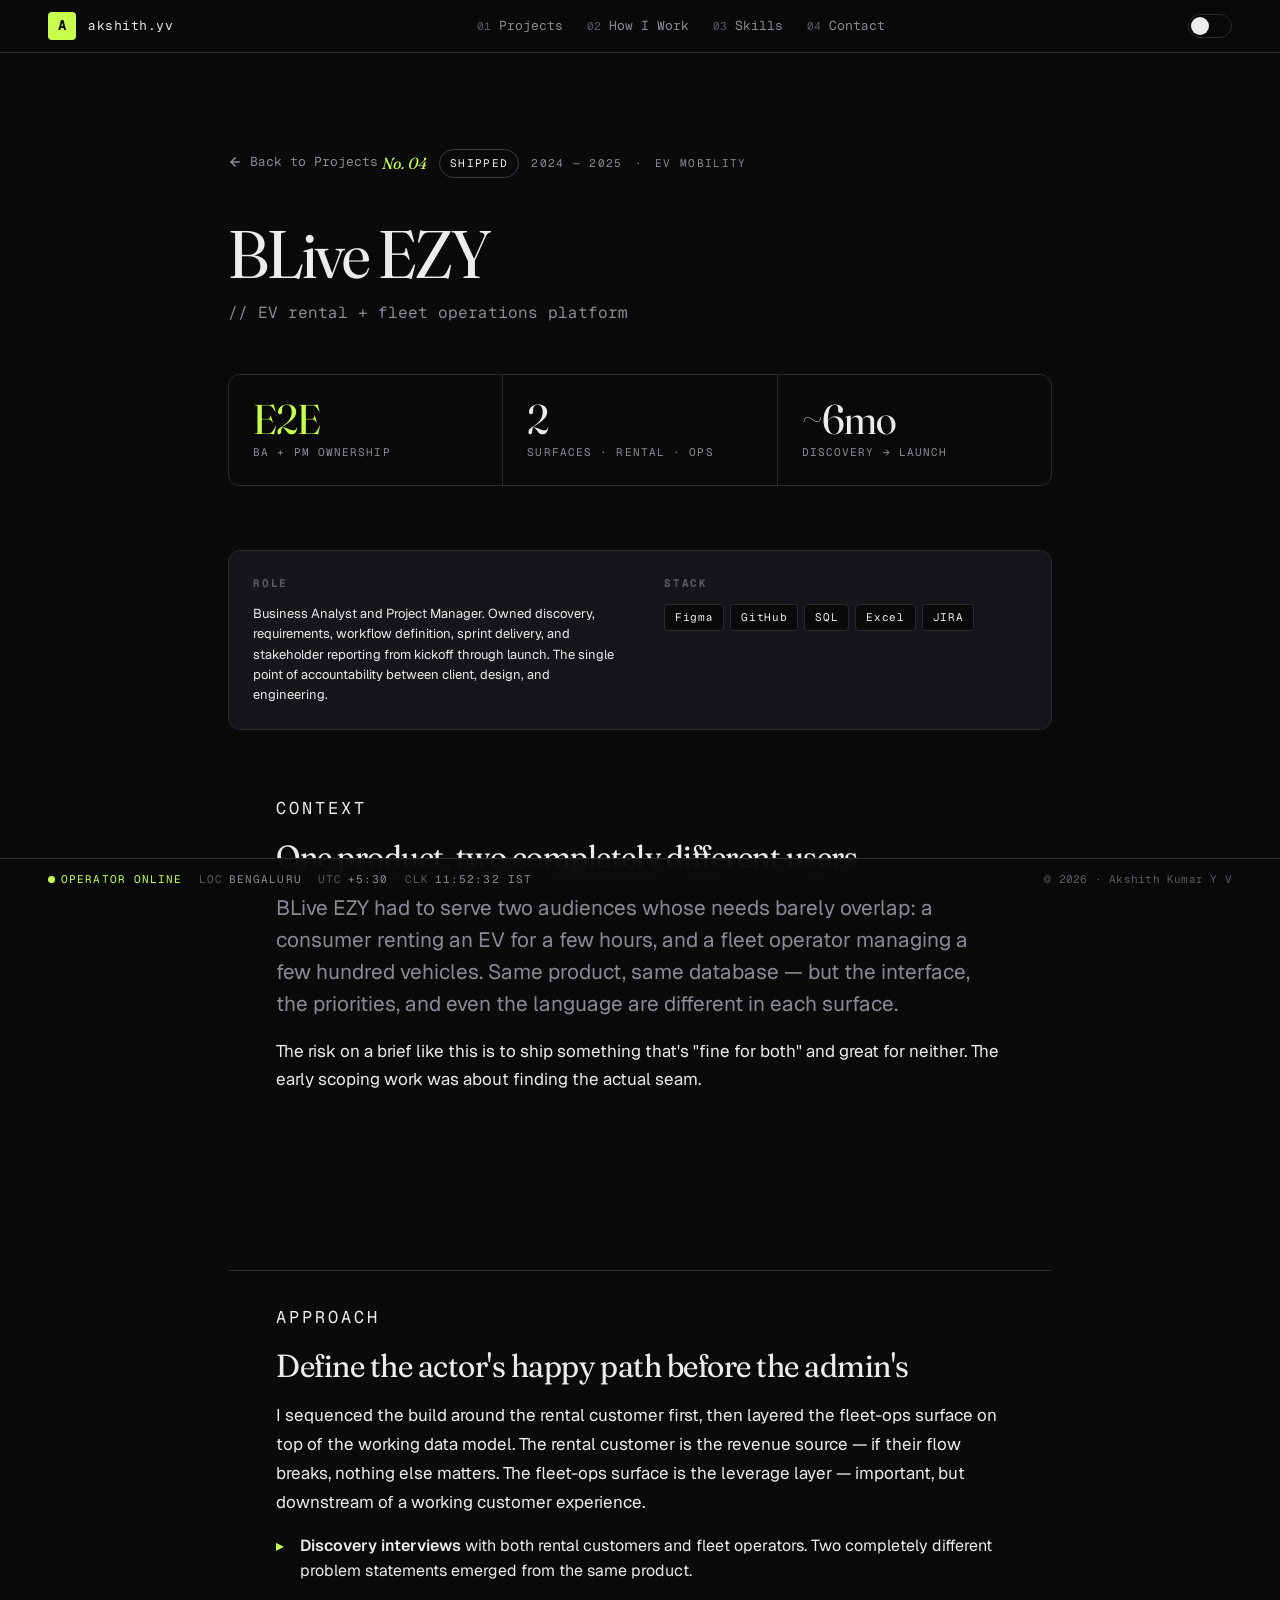
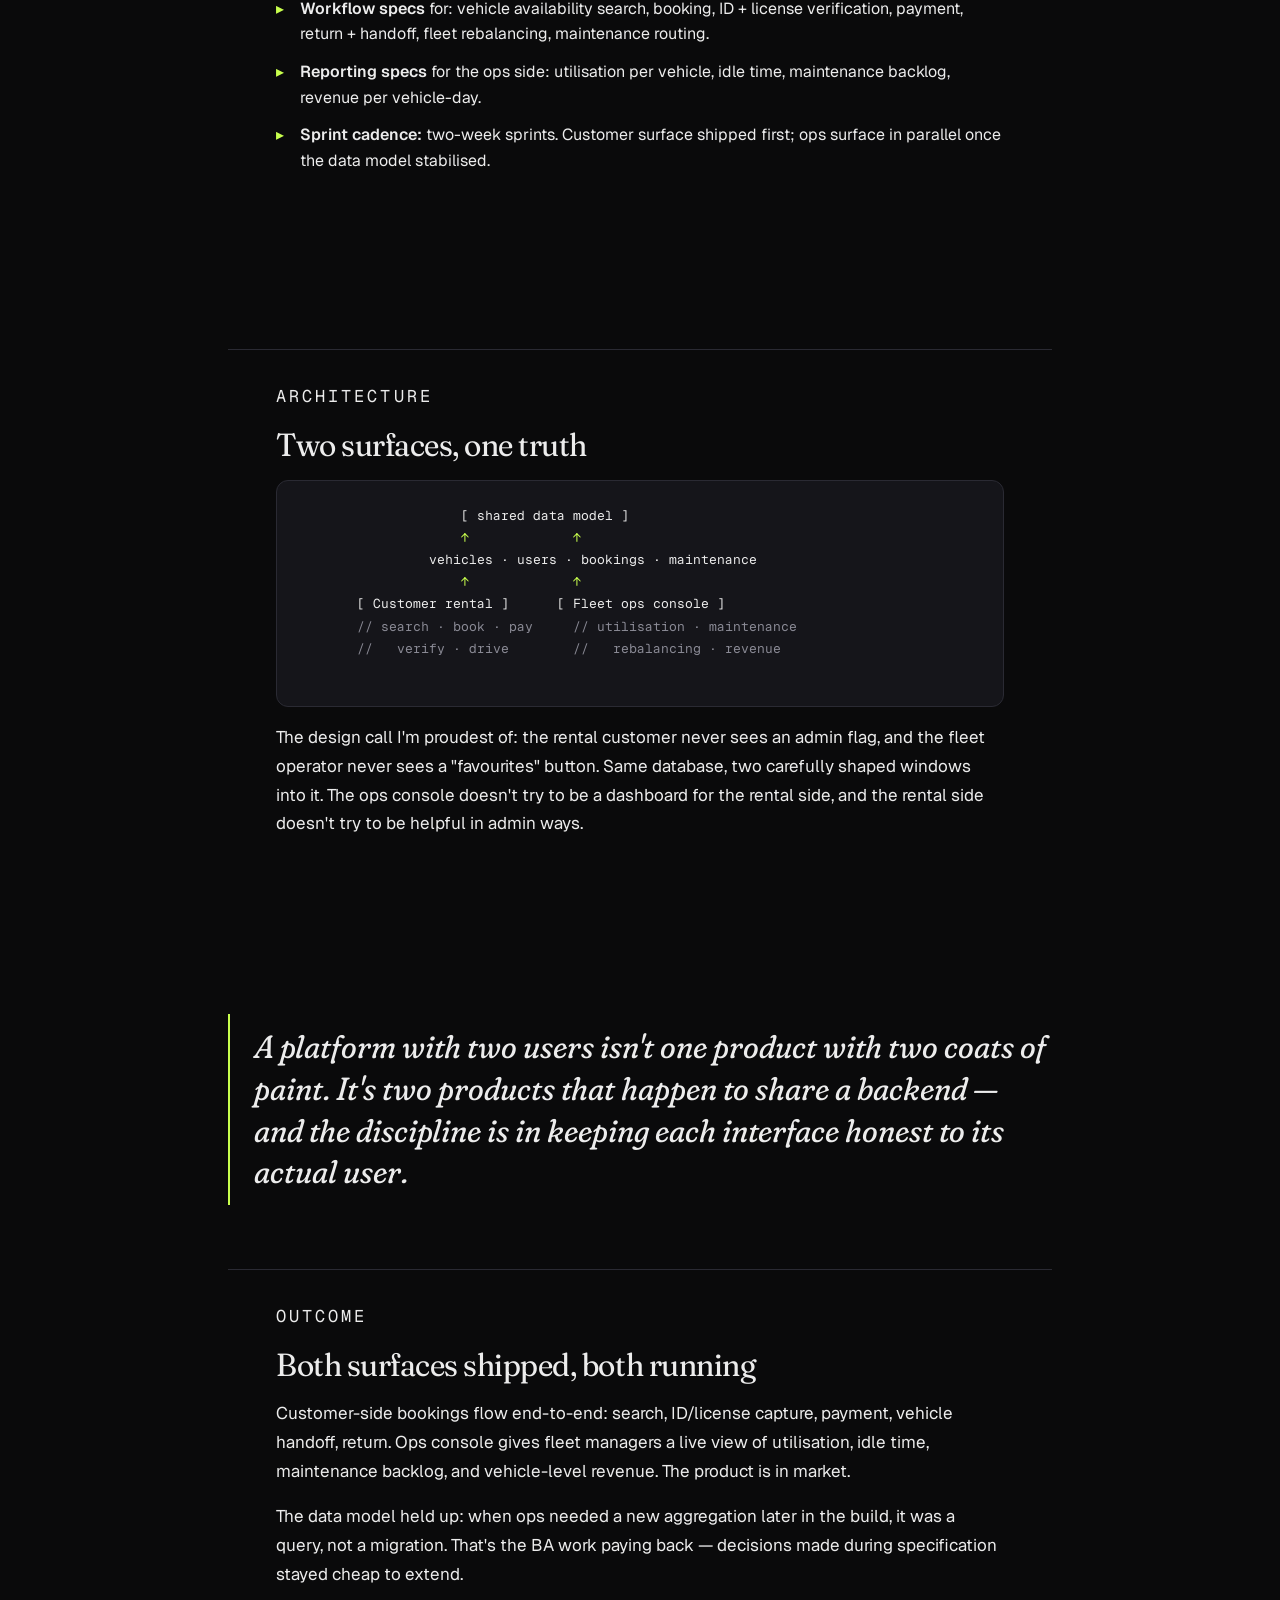
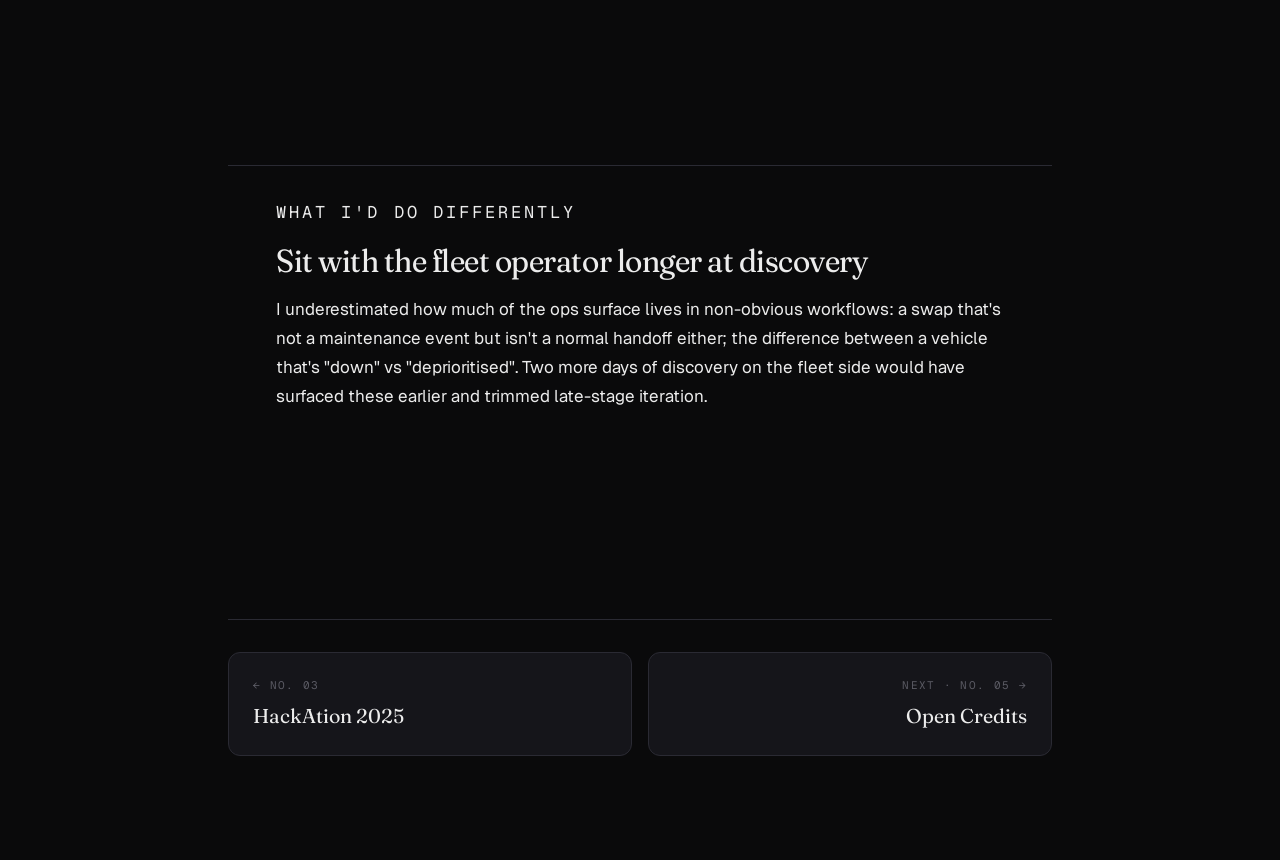
==== commit 6c047273: "Recruiter-friendly section titles and nav labels Renames editorial section titles to standard, scann" ====
--- a/case-blive.html
+++ b/case-blive.html
@@ -23,9 +23,9 @@
     <span class="brand-mono">akshith.yv</span>
   </a>
   <nav class="topnav" aria-label="Primary">
-    <a href="index.html#dossier"><span class="num">01</span> Work</a>
-    <a href="index.html#approach"><span class="num">02</span> Approach</a>
-    <a href="index.html#capabilities"><span class="num">03</span> Stack</a>
+    <a href="index.html#dossier"><span class="num">01</span> Projects</a>
+    <a href="index.html#approach"><span class="num">02</span> How I Work</a>
+    <a href="index.html#capabilities"><span class="num">03</span> Skills</a>
     <a href="index.html#contact"><span class="num">04</span> Contact</a>
   </nav>
   <div class="topbar-actions">
@@ -39,7 +39,7 @@
 <article class="case-page">
   <a href="index.html#dossier" class="case-back">
     <svg width="14" height="14" viewBox="0 0 14 14" fill="none" aria-hidden="true"><path d="M11 7H3m0 0l4-4m-4 4l4 4" stroke="currentColor" stroke-width="1.5" stroke-linecap="square"/></svg>
-    Back to dossier
+    Back to Projects
   </a>
 
   <div class="case-page-meta">
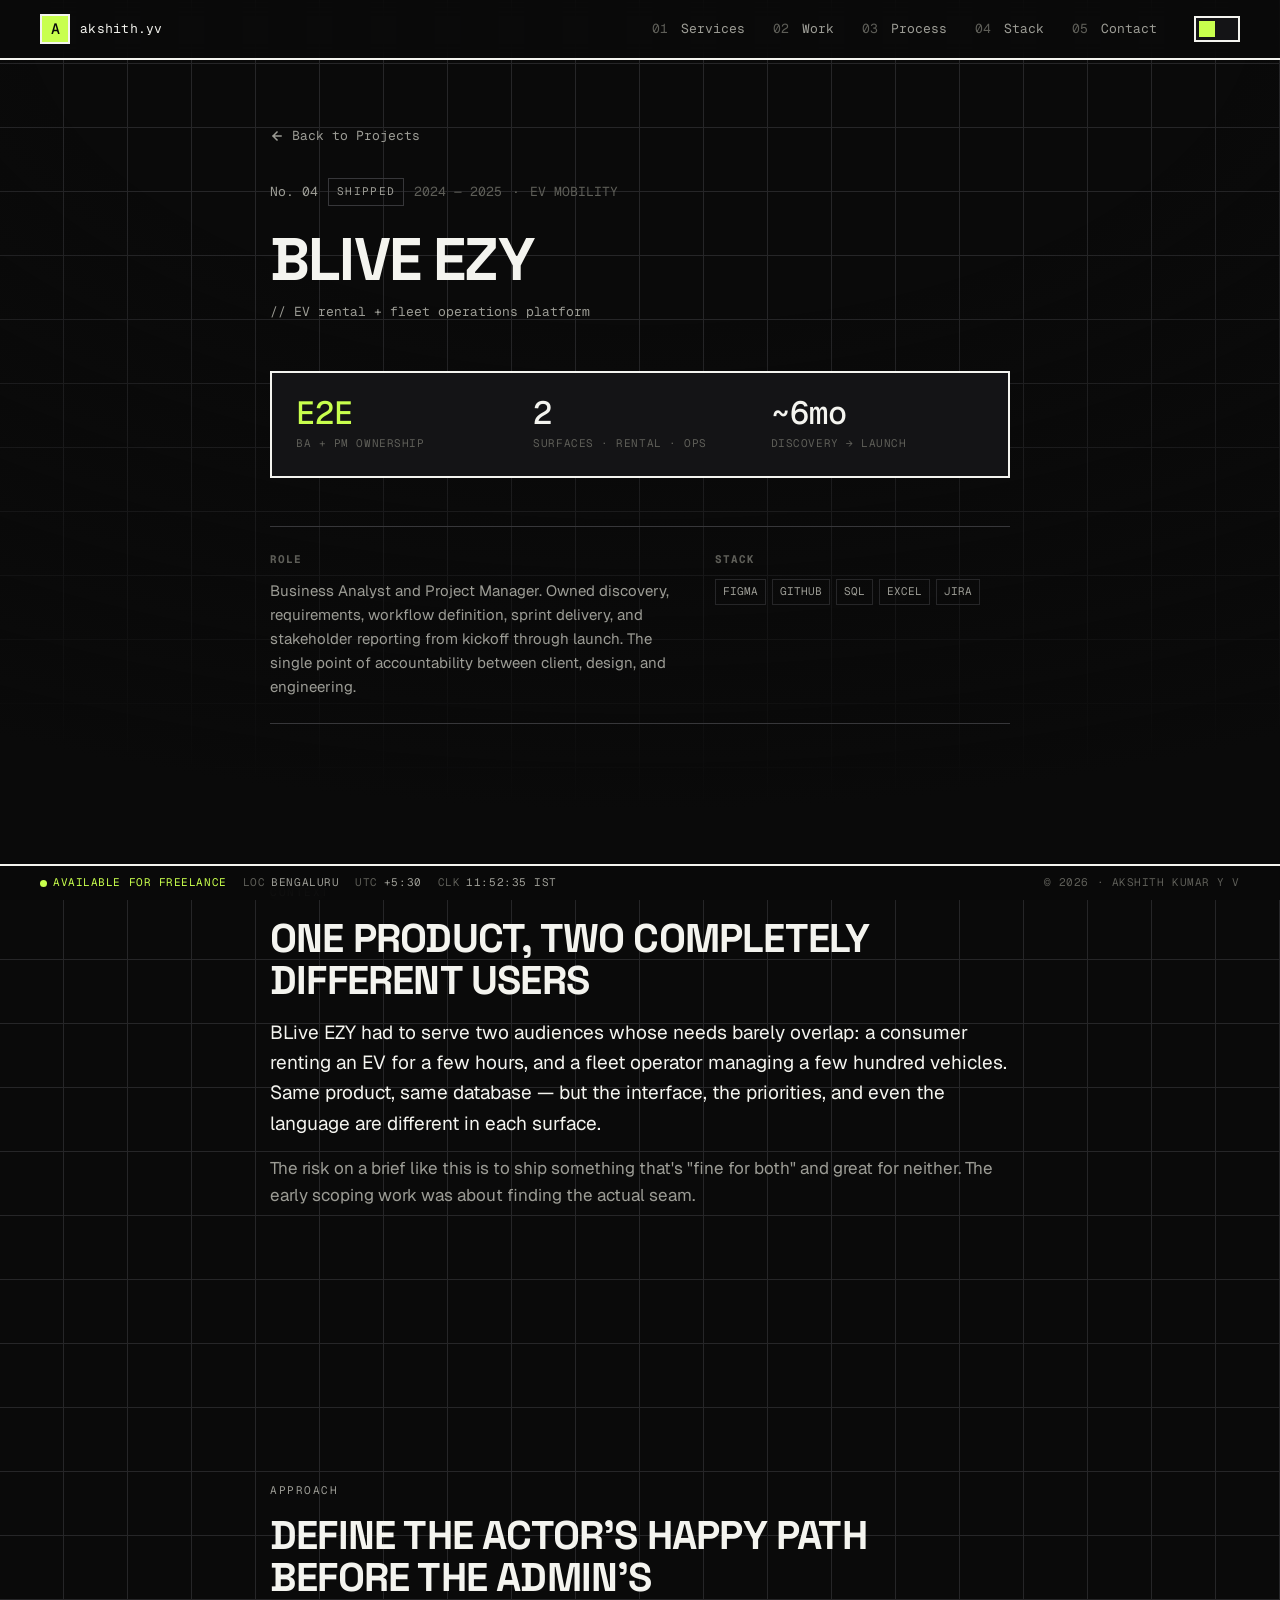
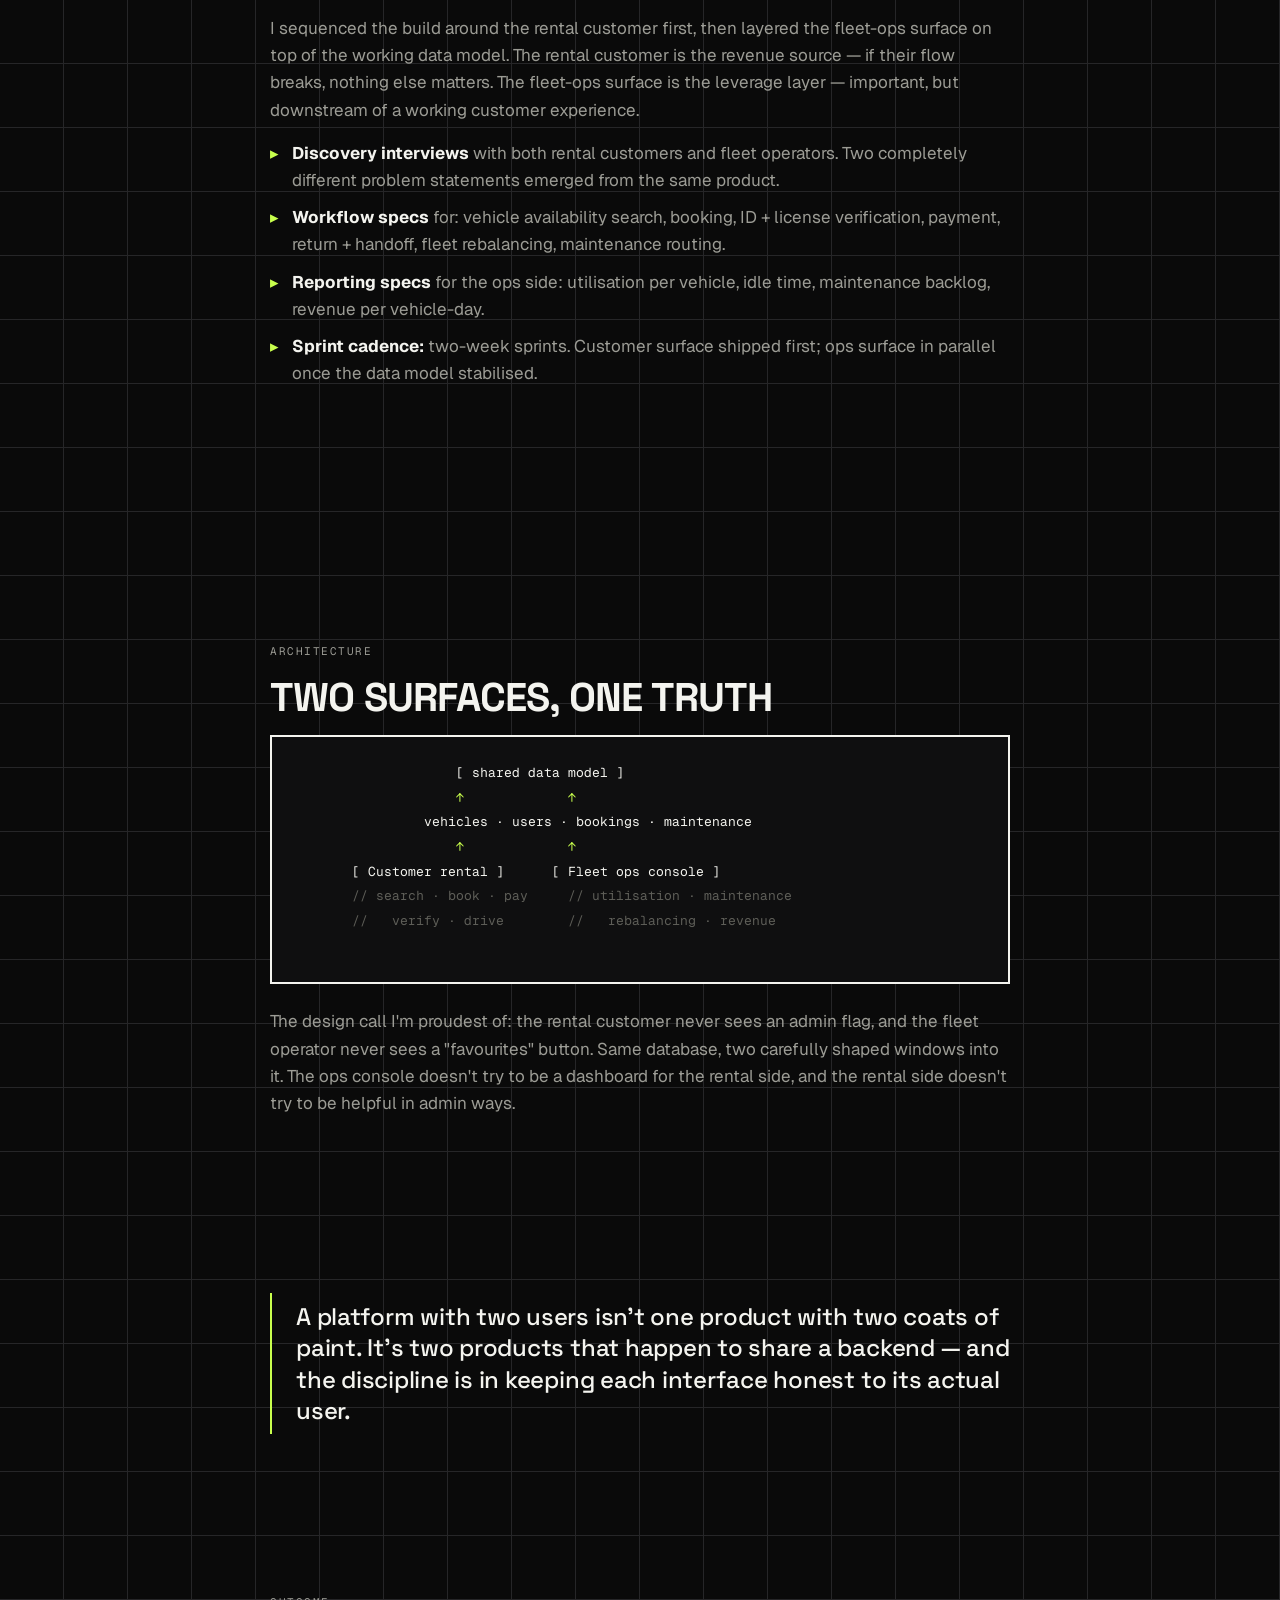
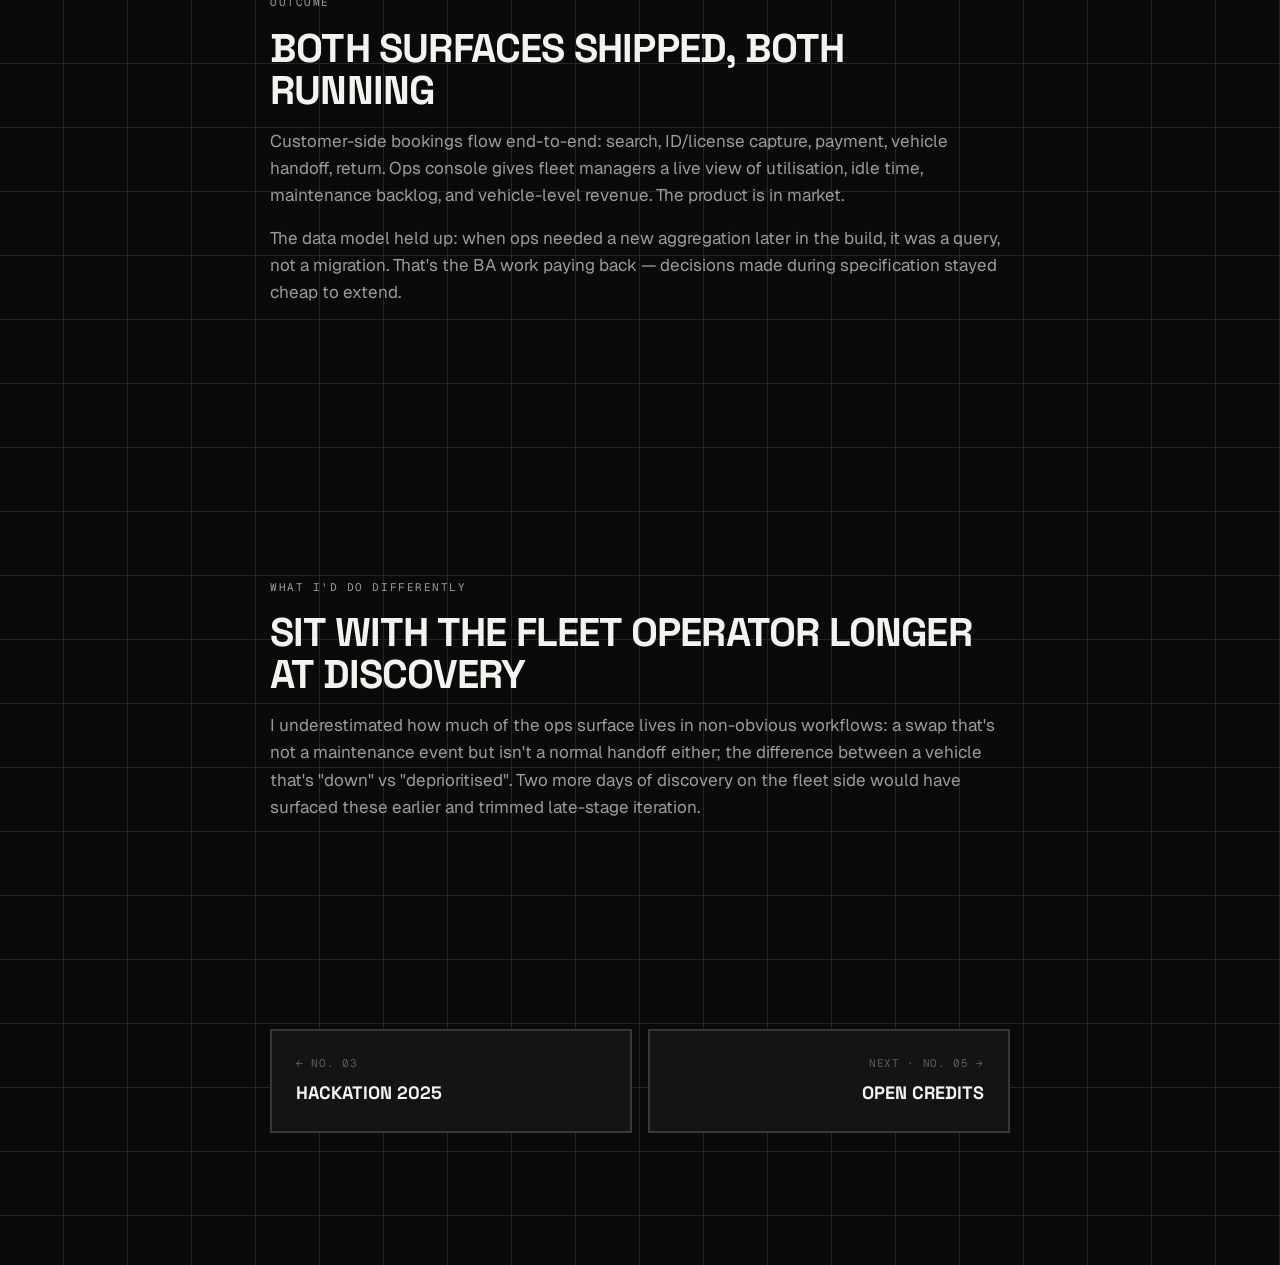
==== commit 2dd7946c: "Redesign to "Build Log" brutalist system + freelance consultant framing - New neo-brutalist/terminal" ====
--- a/case-blive.html
+++ b/case-blive.html
@@ -6,11 +6,11 @@
 <meta name="color-scheme" content="dark light">
 <title>BLive EZY — EV Fleet Management — Akshith Kumar Y V</title>
 <meta name="description" content="Owned BA + PM delivery of an EV rental and fleet operations platform. Defined workflows, requirements, and reporting specs from discovery through launch.">
-<meta name="theme-color" content="#0A0A0B">
+<meta name="theme-color" content="#0A0A0A">
 <link rel="preconnect" href="https://fonts.googleapis.com">
 <link rel="preconnect" href="https://fonts.gstatic.com" crossorigin>
-<link rel="stylesheet" href="https://fonts.googleapis.com/css2?family=Fraunces:opsz,wght,SOFT@9..144,300..700,30&family=Geist:wght@400;500;600;700&family=Geist+Mono:wght@400;500&display=swap">
-<link rel="stylesheet" href="styles.css?v=8">
+<link rel="stylesheet" href="https://fonts.googleapis.com/css2?family=Space+Grotesk:wght@400;500;700&family=Geist:wght@400;500;600&family=Geist+Mono:wght@400;500&display=swap">
+<link rel="stylesheet" href="styles.css?v=9">
 <link rel="icon" href="favicon.svg" type="image/svg+xml">
 </head>
 <body>
@@ -23,10 +23,11 @@
     <span class="brand-mono">akshith.yv</span>
   </a>
   <nav class="topnav" aria-label="Primary">
-    <a href="index.html#dossier"><span class="num">01</span> Projects</a>
-    <a href="index.html#approach"><span class="num">02</span> How I Work</a>
-    <a href="index.html#capabilities"><span class="num">03</span> Skills</a>
-    <a href="index.html#contact"><span class="num">04</span> Contact</a>
+    <a href="index.html#services"><span class="num">01</span> Services</a>
+    <a href="index.html#dossier"><span class="num">02</span> Work</a>
+    <a href="index.html#approach"><span class="num">03</span> Process</a>
+    <a href="index.html#capabilities"><span class="num">04</span> Stack</a>
+    <a href="index.html#contact"><span class="num">05</span> Contact</a>
   </nav>
   <div class="topbar-actions">
     <button class="theme-toggle" data-theme-toggle aria-label="Toggle theme" aria-pressed="false">
@@ -181,7 +182,7 @@
 <footer class="status-strip" role="contentinfo">
   <span class="strip-cell strip-live">
     <span class="dot dot-live" aria-hidden="true"></span>
-    <span>OPERATOR ONLINE</span>
+    <span>AVAILABLE FOR FREELANCE</span>
   </span>
   <span class="strip-cell"><span class="strip-key">LOC</span> Bengaluru</span>
   <span class="strip-cell"><span class="strip-key">UTC</span> +5:30</span>
@@ -190,6 +191,6 @@
   <span class="strip-cell strip-build">© 2026 · Akshith Kumar Y V</span>
 </footer>
 
-<script src="script.js?v=8" defer></script>
+<script src="script.js?v=9" defer></script>
 </body>
 </html>
--- a/styles.css
+++ b/styles.css
@@ -1,1324 +1,662 @@
-/* ============================================================
-   Akshith Kumar Y V — Operator's Console
-   Design system: see DESIGN.md
-   ============================================================ */
-
-/* -------------------- TOKENS -------------------- */
+/* =============================================================================
+   Akshith Kumar Y V — "Build Log" · Neo-brutalist terminal system
+   Hand-tuned. Zero dependencies. Dark-first, with a paper-brutalist light mode.
+   ========================================================================== */
+
+/* ------------------------------------------------------------------ TOKENS */
 :root {
   /* type */
-  --ff-display: 'Fraunces', ui-serif, Georgia, serif;
-  --ff-body: 'Geist', ui-sans-serif, -apple-system, BlinkMacSystemFont, 'Segoe UI', sans-serif;
-  --ff-mono: 'Geist Mono', ui-monospace, 'SF Mono', Menlo, Consolas, monospace;
-
-  --fs-display-1: clamp(3.25rem, 8vw + 1rem, 8rem);
-  --fs-display-2: clamp(2rem, 4vw + 1rem, 3.5rem);
-  --fs-h1: clamp(1.75rem, 2vw + 1rem, 2.25rem);
-  --fs-h2: 1.5rem;
+  --ff-display: 'Space Grotesk', 'Geist', system-ui, sans-serif;
+  --ff-sans: 'Geist', system-ui, -apple-system, sans-serif;
+  --ff-mono: 'Geist Mono', ui-monospace, 'SF Mono', Menlo, monospace;
+
+  /* fluid scale */
+  --fs-hero: clamp(2.75rem, 9vw, 7.5rem);
+  --fs-d1: clamp(2rem, 5vw + 0.5rem, 3.75rem);
+  --fs-d2: clamp(1.5rem, 3vw + 0.5rem, 2.5rem);
   --fs-h3: 1.125rem;
-  --fs-body: 1rem;
+  --fs-body: 1.0625rem;
   --fs-meta: 0.8125rem;
   --fs-micro: 0.6875rem;
 
-  --lh-tight: 1.02;
-  --lh-snug: 1.2;
-  --lh-body: 1.55;
-
-  /* spacing */
-  --sp-1: 4px; --sp-2: 8px; --sp-3: 12px; --sp-4: 16px;
-  --sp-5: 24px; --sp-6: 32px; --sp-7: 48px; --sp-8: 64px;
-  --sp-9: 96px; --sp-10: 128px;
-
-  /* radii */
-  --r-sm: 4px; --r-md: 8px; --r-lg: 12px; --r-xl: 16px; --r-full: 9999px;
-
-  /* color: dark default */
-  --bg: #0A0A0B;
-  --bg-deep: #060607;
-  --surface: #15151A;
-  --surface-2: #1C1C22;
-  --rule: #2A2A33;
-  --rule-strong: #3D3D48;
-  --text: #ECECEC;
-  --text-muted: #8A8A95;
-  --text-dim: #5A5A63;
-  --accent: #C8FF4D;
-  --accent-ink: #0A0A0B;
-  --accent-warm: #FF8A4C;
-  --accent-rose: #FF5C7A;
-
-  /* ui */
-  --ease-out: cubic-bezier(0.16, 1, 0.3, 1);
-  --ease-in-out: cubic-bezier(0.65, 0, 0.35, 1);
-  --d-micro: 80ms;
-  --d-short: 200ms;
-  --d-med: 400ms;
-  --d-long: 700ms;
-
-  --grid-line: rgba(255,255,255,0.04);
-  --hero-cursor-glow: rgba(200,255,77,0.10);
+  /* spacing (4px base) */
+  --sp-1: 4px;  --sp-2: 8px;  --sp-3: 12px; --sp-4: 16px; --sp-5: 24px;
+  --sp-6: 32px; --sp-7: 48px; --sp-8: 64px; --sp-9: 96px; --sp-10: 128px;
+
+  --maxw: 1240px;
+  --gutter: clamp(16px, 4vw, 40px);
+  --topbar-h: 60px;
+
+  /* borders / brutalist geometry */
+  --bw: 2px;                       /* structural border weight */
+  --shadow-hard: 6px 6px 0 var(--edge);
+  --shadow-lime: 6px 6px 0 var(--accent);
+
+  --ease: cubic-bezier(0.16, 1, 0.3, 1);
+  --ease-io: cubic-bezier(0.65, 0, 0.35, 1);
+  --dur-1: 90ms; --dur-2: 200ms; --dur-3: 420ms; --dur-4: 720ms;
+}
+
+/* dark = brand default */
+:root, [data-theme="dark"] {
+  --bg: #0A0A0A;
+  --bg-2: #0F0F10;
+  --panel: #141416;
+  --panel-2: #1A1A1D;
+  --ink: #F4F4EF;
+  --ink-dim: #9C9C95;
+  --ink-faint: #5E5E58;
+  --line: #262628;
+  --line-strong: #37373A;
+  --edge: #F4F4EF;                 /* high-contrast border on emphasis blocks */
+  --accent: #C8FF4D;               /* signal lime */
+  --accent-ink: #0A0A0A;           /* text on lime */
+  --warm: #FF8A4C;
+  --success: #5DD39E;
+  color-scheme: dark;
 }
 
 [data-theme="light"] {
-  --bg: #FAF8F3;
-  --bg-deep: #EFEBE2;
-  --surface: #F2EFE8;
-  --surface-2: #ECE8DE;
-  --rule: #D9D3C5;
-  --rule-strong: #2B2A26;
-  --text: #0E0E12;
-  --text-muted: #595650;
-  --text-dim: #8A877F;
-  --accent: #1F4A1F;
-  --accent-ink: #FAF8F3;
-  --accent-warm: #B23A1A;
-  --grid-line: rgba(0,0,0,0.04);
-  --hero-cursor-glow: rgba(31,74,31,0.08);
-}
-
-/* -------------------- BASE -------------------- */
+  --bg: #F3F1E9;                   /* warm paper */
+  --bg-2: #ECE9DE;
+  --panel: #FBFAF5;
+  --panel-2: #FFFFFF;
+  --ink: #0C0C0D;
+  --ink-dim: #55554E;
+  --ink-faint: #8B8B82;
+  --line: #D8D4C6;
+  --line-strong: #0C0C0D;
+  --edge: #0C0C0D;
+  --accent: #1F5C1F;               /* deep green — lime is illegible on paper */
+  --accent-ink: #F3F1E9;
+  --warm: #B4531A;
+  --success: #1F6B4A;
+  color-scheme: light;
+}
+
+/* ------------------------------------------------------------------- RESET */
 *, *::before, *::after { box-sizing: border-box; }
-html { scroll-behavior: smooth; -webkit-text-size-adjust: 100%; }
+html { -webkit-text-size-adjust: 100%; scroll-behavior: smooth; }
+@media (prefers-reduced-motion: reduce) { html { scroll-behavior: auto; } }
+
 body {
   margin: 0;
-  /* on desktop the status strip is fixed; reserve clearance so no content gets
-     hidden under it. mobile lets the strip flow naturally at page-end (see
-     .status-strip media queries) so no padding is needed there. */
   background: var(--bg);
-  color: var(--text);
-  font-family: var(--ff-body);
+  color: var(--ink);
+  font-family: var(--ff-sans);
   font-size: var(--fs-body);
-  line-height: var(--lh-body);
-  font-feature-settings: "ss01", "ss02", "cv01";
+  line-height: 1.6;
+  -webkit-font-smoothing: antialiased;
   text-rendering: optimizeLegibility;
-  -webkit-font-smoothing: antialiased;
-  -moz-osx-font-smoothing: grayscale;
   overflow-x: hidden;
-  transition: background var(--d-med) var(--ease-out), color var(--d-med) var(--ease-out);
-}
-
+  /* faint grid paper texture */
+  background-image:
+    linear-gradient(var(--line) 1px, transparent 1px),
+    linear-gradient(90deg, var(--line) 1px, transparent 1px);
+  background-size: 64px 64px;
+  background-position: -1px -1px;
+}
+body::before {
+  /* vignette so the grid fades into the edges, keeps text legible */
+  content: "";
+  position: fixed; inset: 0; z-index: -1; pointer-events: none;
+  background: radial-gradient(120% 90% at 50% 0%, transparent 40%, var(--bg) 100%);
+}
+
+h1, h2, h3, p, ul, dl, figure { margin: 0; }
+ul { padding: 0; list-style: none; }
+a { color: inherit; text-decoration: none; }
 img, svg { display: block; max-width: 100%; }
-a { color: inherit; text-decoration: none; }
-button { font: inherit; color: inherit; background: none; border: 0; padding: 0; cursor: pointer; }
+button { font: inherit; color: inherit; cursor: pointer; background: none; border: none; }
 
 ::selection { background: var(--accent); color: var(--accent-ink); }
 
 :focus-visible {
-  outline: 2px solid var(--accent);
+  outline: var(--bw) solid var(--accent);
   outline-offset: 3px;
-  border-radius: var(--r-sm);
 }
 
 .skip-link {
-  position: fixed; top: -100px; left: 16px;
+  position: fixed; top: 8px; left: 8px; z-index: 200;
+  transform: translateY(-140%);
   background: var(--accent); color: var(--accent-ink);
-  padding: 12px 16px; border-radius: var(--r-md);
-  font-family: var(--ff-mono); font-size: var(--fs-meta);
-  z-index: 1000; transition: top var(--d-short) var(--ease-out);
-}
-.skip-link:focus { top: 16px; }
-
-/* -------------------- LAYOUT GRID -------------------- */
-main { display: block; }
-
-section {
-  max-width: 1280px;
-  margin-inline: auto;
-  padding: var(--sp-9) var(--sp-5);
-  position: relative;
-}
-@media (min-width: 1024px) {
-  section { padding-inline: var(--sp-7); }
-}
-
-.section-head {
-  display: grid;
-  grid-template-columns: auto auto 1fr auto;
-  align-items: center;
-  gap: var(--sp-4);
-  margin-bottom: var(--sp-7);
-  padding-bottom: var(--sp-3);
-  border-bottom: 1px solid var(--rule);
-}
-.section-num {
-  font-family: var(--ff-mono);
-  font-size: var(--fs-micro);
-  letter-spacing: 0.18em;
-  color: var(--text-dim);
-}
-.section-title {
-  font-family: var(--ff-display);
-  font-weight: 400;
-  font-size: var(--fs-h1);
-  font-variation-settings: "opsz" 60, "SOFT" 30;
-  letter-spacing: -0.01em;
-  margin: 0;
-  line-height: var(--lh-snug);
-}
-.section-title::first-letter { font-style: italic; color: var(--accent); }
-.section-rule { display: none; }
-.section-meta {
-  font-family: var(--ff-mono);
-  font-size: var(--fs-micro);
-  color: var(--text-dim);
-  letter-spacing: 0.06em;
-}
-
-/* -------------------- TOPBAR -------------------- */
-.topbar {
-  position: sticky; top: 0; z-index: 50;
-  display: flex; align-items: center; justify-content: space-between;
-  padding: var(--sp-3) var(--sp-5);
-  background: color-mix(in oklab, var(--bg) 88%, transparent);
-  backdrop-filter: blur(16px) saturate(140%);
-  -webkit-backdrop-filter: blur(16px) saturate(140%);
-  border-bottom: 1px solid var(--rule);
-}
-@media (min-width: 1024px) {
-  .topbar { padding: var(--sp-3) var(--sp-7); }
-}
-
-.brand { display: inline-flex; align-items: center; gap: var(--sp-3); }
-.brand-mark {
-  width: 28px; height: 28px;
-  display: inline-grid; place-items: center;
-  background: var(--accent); color: var(--accent-ink);
-  font-family: var(--ff-mono); font-weight: 700; font-size: 14px;
-  border-radius: var(--r-sm);
-  transform: translateZ(0);
-}
-.brand-mono {
-  font-family: var(--ff-mono); font-size: var(--fs-meta);
-  letter-spacing: 0.04em; color: var(--text);
-}
-
-.topnav {
-  display: none;
-  gap: var(--sp-5);
-  font-family: var(--ff-mono);
-  font-size: var(--fs-meta);
-}
-@media (min-width: 768px) { .topnav { display: inline-flex; } }
-.topnav a {
-  color: var(--text-muted);
-  display: inline-flex; align-items: baseline; gap: var(--sp-2);
-  transition: color var(--d-short) var(--ease-out);
-}
-.topnav a:hover { color: var(--text); }
-.topnav .num {
-  font-size: var(--fs-micro); color: var(--text-dim);
-}
-
-.topbar-actions { display: inline-flex; align-items: center; gap: var(--sp-3); }
-.kbd-hint {
-  display: none;
-  align-items: center; gap: 2px;
-  padding: 6px 10px;
-  border: 1px solid var(--rule);
-  border-radius: var(--r-md);
-  color: var(--text-muted);
-  transition: border-color var(--d-short) var(--ease-out), color var(--d-short) var(--ease-out);
-}
-@media (min-width: 768px) { .kbd-hint { display: inline-flex; } }
-.kbd-hint:hover { color: var(--text); border-color: var(--rule-strong); }
-.kbd-hint kbd { font-family: var(--ff-mono); font-size: var(--fs-micro); }
-
-.theme-toggle {
-  width: 44px; height: 24px;
-  border: 1px solid var(--rule);
-  border-radius: var(--r-full);
-  position: relative;
-  transition: border-color var(--d-short) var(--ease-out);
-}
-.theme-toggle:hover { border-color: var(--rule-strong); }
-.theme-toggle-track {
-  position: absolute; top: 2px; left: 2px;
-  width: 18px; height: 18px;
-  background: var(--text);
-  border-radius: var(--r-full);
-  transition: transform var(--d-med) var(--ease-out), background var(--d-med) var(--ease-out);
-}
-[data-theme="light"] .theme-toggle-track { transform: translateX(20px); background: var(--accent); }
-
-/* -------------------- HERO -------------------- */
-.hero {
-  /* tall enough to feel like an above-the-fold moment, but not forced into
-     viewport-snapping that fights short or oddly-sized screens */
-  padding-top: var(--sp-8);
-  padding-bottom: var(--sp-8);
-  position: relative;
-  overflow: hidden;
-}
-@media (min-height: 800px) {
-  .hero { padding-top: var(--sp-9); padding-bottom: var(--sp-9); }
-}
-.hero-grid {
-  position: absolute; inset: 0;
-  background-image:
-    linear-gradient(to right, var(--grid-line) 1px, transparent 1px),
-    linear-gradient(to bottom, var(--grid-line) 1px, transparent 1px);
-  background-size: 64px 64px;
-  background-position: 0 0;
-  pointer-events: none;
-  mask-image: radial-gradient(circle at var(--mx, 50%) var(--my, 50%), rgba(0,0,0,1) 0%, rgba(0,0,0,0.55) 35%, rgba(0,0,0,0.05) 75%);
-  -webkit-mask-image: radial-gradient(circle at var(--mx, 50%) var(--my, 50%), rgba(0,0,0,1) 0%, rgba(0,0,0,0.55) 35%, rgba(0,0,0,0.05) 75%);
-  transition: opacity var(--d-long) var(--ease-out);
-}
-.hero::before {
-  content: "";
-  position: absolute;
-  inset: auto 0 -200px 0;
-  height: 400px;
-  background: radial-gradient(ellipse at 50% 100%, var(--hero-cursor-glow), transparent 70%);
-  pointer-events: none;
-}
-
-.hero-meta {
-  display: inline-flex; align-items: center; flex-wrap: wrap;
-  gap: var(--sp-3);
-  font-family: var(--ff-mono); font-size: var(--fs-micro);
-  letter-spacing: 0.12em; color: var(--text-muted);
-  text-transform: uppercase;
-  margin-bottom: var(--sp-7);
-}
-.meta-sep { color: var(--text-dim); }
-
-.hero-name {
-  font-family: var(--ff-display);
-  font-weight: 400;
-  font-size: var(--fs-display-1);
-  line-height: var(--lh-tight);
-  letter-spacing: -0.035em;
-  margin: 0 0 var(--sp-5);
-  font-variation-settings: "opsz" 144, "SOFT" 30;
-  color: var(--text);
-}
-.hero-line { display: block; }
-.hero-line-2 { color: var(--text-muted); padding-left: 0.5em; font-style: italic; font-variation-settings: "opsz" 144, "SOFT" 100; }
-.hero-cursor {
-  display: inline-block; width: 0.42em; height: 0.78em;
-  background: var(--accent);
-  margin-left: 0.12em; vertical-align: -10%;
-  animation: blink 1.05s steps(1) infinite;
-}
-@keyframes blink { 50% { opacity: 0; } }
-
-.hero-role {
-  font-family: var(--ff-mono);
-  font-size: var(--fs-meta);
-  text-transform: uppercase;
-  letter-spacing: 0.16em;
-  color: var(--text);
-  margin: 0 0 var(--sp-6);
-  display: inline-flex; flex-wrap: wrap; gap: var(--sp-3);
-}
-.hero-role .dim { color: var(--text-dim); }
-
-.hero-lede {
-  max-width: 62ch;
-  font-size: clamp(1rem, 0.5vw + 0.95rem, 1.18rem);
-  color: var(--text-muted);
-  margin: 0 0 var(--sp-7);
-}
-.hero-lede em { color: var(--text); font-style: normal; }
-
-.hero-cta {
-  display: inline-flex; flex-wrap: wrap; gap: var(--sp-3);
-  margin-bottom: var(--sp-8);
-}
-
-.btn {
-  display: inline-flex; align-items: center; gap: var(--sp-2);
-  padding: 14px 20px;
-  font-family: var(--ff-mono); font-size: var(--fs-meta);
-  letter-spacing: 0.04em;
-  border-radius: var(--r-md);
-  border: 1px solid transparent;
-  transition: transform var(--d-short) var(--ease-out),
-              background var(--d-short) var(--ease-out),
-              border-color var(--d-short) var(--ease-out),
-              color var(--d-short) var(--ease-out);
-  will-change: transform;
-}
-.btn:hover { transform: translateY(-1px); }
-.btn:active { transform: translateY(0); }
-.btn-primary { background: var(--accent); color: var(--accent-ink); }
-.btn-primary:hover { background: color-mix(in oklab, var(--accent) 88%, white 12%); }
-.btn-ghost {
-  background: transparent; color: var(--text);
-  border-color: var(--rule-strong);
-}
-.btn-ghost:hover { border-color: var(--text); }
-
-.hero-stat-strip {
-  margin-top: var(--sp-7);
-  display: grid;
-  grid-template-columns: repeat(2, 1fr);
-  gap: 1px;
-  background: var(--rule);
-  border: 1px solid var(--rule);
-  border-radius: var(--r-lg);
-  overflow: hidden;
-}
-@media (min-width: 768px) {
-  .hero-stat-strip { grid-template-columns: repeat(5, 1fr); }
-}
-.stat {
-  background: var(--bg);
-  padding: var(--sp-5) var(--sp-5);
-  display: flex; flex-direction: column; gap: var(--sp-2);
-}
-.stat-num {
-  font-family: var(--ff-display);
-  font-size: clamp(1.75rem, 2vw + 1rem, 2.5rem);
-  line-height: 1;
-  font-variation-settings: "opsz" 90;
-  color: var(--text);
-  letter-spacing: -0.02em;
-}
-.stat-label {
-  font-family: var(--ff-mono);
-  font-size: var(--fs-micro);
-  letter-spacing: 0.1em;
-  text-transform: uppercase;
-  color: var(--text-muted);
-}
-.stat-win .stat-num { color: var(--accent); }
-.stat-win { background: linear-gradient(180deg, var(--bg), color-mix(in oklab, var(--accent) 8%, var(--bg))); }
-[data-theme="light"] .stat-win { background: linear-gradient(180deg, var(--bg), color-mix(in oklab, var(--accent) 18%, var(--bg))); }
-
-/* -------------------- SIGNAL (NOW RUNNING) -------------------- */
-.signal-grid {
-  display: grid; gap: var(--sp-4);
-  grid-template-columns: repeat(1, 1fr);
-}
-@media (min-width: 768px) { .signal-grid { grid-template-columns: repeat(3, 1fr); } }
-
-.signal-card {
-  background: var(--surface);
-  border: 1px solid var(--rule);
-  border-radius: var(--r-lg);
-  padding: var(--sp-5);
-  display: flex; flex-direction: column; gap: var(--sp-3);
-  transition: border-color var(--d-short) var(--ease-out), transform var(--d-short) var(--ease-out);
-}
-.signal-card:hover { border-color: var(--rule-strong); transform: translateY(-2px); }
-.signal-card header {
-  display: flex; justify-content: space-between; align-items: center;
-}
-.signal-time {
-  font-family: var(--ff-mono); font-size: var(--fs-micro);
-  color: var(--text-dim); letter-spacing: 0.08em;
-}
-.signal-headline {
-  font-family: var(--ff-display);
-  font-size: 1.4rem;
-  font-weight: 400;
-  font-variation-settings: "opsz" 36;
-  margin: 0;
-  letter-spacing: -0.01em;
-}
-.signal-sub {
-  font-size: var(--fs-meta); color: var(--text-muted);
-  line-height: 1.5; margin: 0;
-}
-
-/* -------------------- PILLS / DOTS -------------------- */
+  padding: 10px 16px; font-family: var(--ff-mono); font-size: var(--fs-meta);
+  border: var(--bw) solid var(--edge);
+  transition: transform var(--dur-2) var(--ease);
+}
+.skip-link:focus { transform: translateY(0); }
+
+/* --------------------------------------------------------------- PRIMITIVES */
+.wrap { max-width: var(--maxw); margin-inline: auto; padding-inline: var(--gutter); }
+
+.mono { font-family: var(--ff-mono); }
+.dim  { color: var(--ink-faint); }
+.accent { color: var(--accent); }
+
+/* status dots */
+.dot { width: 7px; height: 7px; border-radius: 50%; display: inline-block; flex: none; }
+.dot-live { background: var(--accent); box-shadow: 0 0 0 0 var(--accent); animation: pulse 2.2s var(--ease-io) infinite; }
+.dot-warm { background: var(--warm); }
+@keyframes pulse {
+  0%   { box-shadow: 0 0 0 0 color-mix(in srgb, var(--accent) 60%, transparent); }
+  70%  { box-shadow: 0 0 0 7px transparent; }
+  100% { box-shadow: 0 0 0 0 transparent; }
+}
+@media (prefers-reduced-motion: reduce) { .dot-live { animation: none; } }
+
+/* pills — bordered rectangles, terminal-tags (no rounding) */
 .pill {
   display: inline-flex; align-items: center; gap: 6px;
-  padding: 5px 10px;
-  border-radius: var(--r-full);
-  font-family: var(--ff-mono);
-  font-size: var(--fs-micro);
-  letter-spacing: 0.12em;
-  border: 1px solid var(--rule-strong);
-  color: var(--text-muted);
-}
-.pill-live { color: var(--accent); border-color: color-mix(in oklab, var(--accent) 50%, var(--rule-strong)); }
-.pill-shipped { color: var(--text); }
-.pill-won { color: var(--accent-warm); border-color: color-mix(in oklab, var(--accent-warm) 50%, var(--rule-strong)); }
-.pill-open { color: var(--accent-warm); border-color: color-mix(in oklab, var(--accent-warm) 50%, var(--rule-strong)); }
-
-.dot { width: 7px; height: 7px; border-radius: var(--r-full); display: inline-block; }
-.dot-live { background: var(--accent); box-shadow: 0 0 0 0 color-mix(in oklab, var(--accent) 50%, transparent); animation: pulse 2.4s var(--ease-out) infinite; }
-.dot-warm { background: var(--accent-warm); }
-@keyframes pulse {
-  0% { box-shadow: 0 0 0 0 color-mix(in oklab, var(--accent) 60%, transparent); }
-  70% { box-shadow: 0 0 0 8px color-mix(in oklab, var(--accent) 0%, transparent); }
-  100% { box-shadow: 0 0 0 0 color-mix(in oklab, var(--accent) 0%, transparent); }
-}
-
-/* -------------------- APPROACH -------------------- */
-.approach-grid {
-  display: grid;
-  grid-template-columns: repeat(1, 1fr);
-  gap: var(--sp-5);
-}
-@media (min-width: 900px) { .approach-grid { grid-template-columns: repeat(3, 1fr); } }
-
+  font-family: var(--ff-mono); font-size: var(--fs-micro);
+  letter-spacing: 0.12em; text-transform: uppercase;
+  padding: 4px 8px; border: 1px solid var(--line-strong);
+  color: var(--ink-dim); white-space: nowrap;
+}
+.pill-live    { border-color: var(--accent); color: var(--accent); }
+.pill-won     { border-color: var(--warm); color: var(--warm); }
+.pill-open    { border-color: var(--warm); color: var(--warm); }
+.pill-shipped { border-color: var(--line-strong); color: var(--ink-dim); }
+
+/* buttons — solid block + hard offset shadow, translate on press */
+.btn {
+  display: inline-flex; align-items: center; gap: 10px;
+  font-family: var(--ff-mono); font-size: var(--fs-meta);
+  letter-spacing: 0.04em; text-transform: uppercase;
+  padding: 13px 20px; border: var(--bw) solid var(--edge);
+  transition: transform var(--dur-2) var(--ease), box-shadow var(--dur-2) var(--ease),
+              background var(--dur-2) var(--ease), color var(--dur-2) var(--ease);
+}
+.btn svg { transition: transform var(--dur-2) var(--ease); }
+.btn-primary { background: var(--accent); color: var(--accent-ink); box-shadow: var(--shadow-hard); }
+.btn-primary:hover { transform: translate(-3px, -3px); box-shadow: 9px 9px 0 var(--edge); }
+.btn-primary:hover svg { transform: translateX(3px); }
+.btn-primary:active { transform: translate(2px, 2px); box-shadow: 2px 2px 0 var(--edge); }
+.btn-ghost { background: transparent; color: var(--ink); box-shadow: var(--shadow-hard); }
+.btn-ghost:hover { transform: translate(-3px, -3px); box-shadow: 9px 9px 0 var(--accent); }
+.btn-ghost:active { transform: translate(2px, 2px); box-shadow: 2px 2px 0 var(--accent); }
+
+/* ------------------------------------------------------------------ TOPBAR */
+.topbar {
+  position: sticky; top: 0; z-index: 90;
+  height: var(--topbar-h);
+  display: flex; align-items: center; gap: var(--sp-5);
+  padding-inline: var(--gutter);
+  background: color-mix(in srgb, var(--bg) 82%, transparent);
+  backdrop-filter: blur(10px);
+  border-bottom: var(--bw) solid var(--edge);
+}
+.brand { display: inline-flex; align-items: center; gap: 10px; }
+.brand-mark {
+  display: grid; place-items: center;
+  width: 30px; height: 30px;
+  font-family: var(--ff-mono); font-weight: 500; font-size: 15px;
+  background: var(--accent); color: var(--accent-ink);
+  border: var(--bw) solid var(--edge);
+  transition: transform var(--dur-2) var(--ease), box-shadow var(--dur-2) var(--ease);
+}
+.brand-mono { font-family: var(--ff-mono); font-size: var(--fs-meta); letter-spacing: 0.02em; }
+.brand:hover .brand-mark { transform: translate(-2px, -2px); box-shadow: 3px 3px 0 var(--accent); }
+
+.topnav { display: flex; gap: 2px; margin-left: auto; }
+.topnav a {
+  font-family: var(--ff-mono); font-size: var(--fs-meta);
+  padding: 8px 12px; color: var(--ink-dim);
+  border: 1px solid transparent;
+  transition: color var(--dur-2), border-color var(--dur-2), background var(--dur-2);
+}
+.topnav a .num { color: var(--ink-faint); margin-right: 5px; }
+.topnav a:hover { color: var(--ink); border-color: var(--line-strong); }
+.topnav a:hover .num { color: var(--accent); }
+
+.topbar-actions { display: flex; align-items: center; gap: 10px; }
+.kbd-hint {
+  display: inline-flex; gap: 3px; align-items: center;
+  padding: 6px 8px; border: 1px solid var(--line-strong);
+  transition: border-color var(--dur-2);
+}
+.kbd-hint:hover { border-color: var(--accent); }
+kbd {
+  font-family: var(--ff-mono); font-size: var(--fs-micro);
+  color: var(--ink-dim); background: var(--panel-2);
+  padding: 2px 5px; border: 1px solid var(--line-strong);
+}
+.theme-toggle {
+  width: 46px; height: 26px; padding: 3px;
+  border: var(--bw) solid var(--edge); background: var(--panel);
+}
+.theme-toggle-track {
+  display: block; width: 16px; height: 100%;
+  background: var(--accent);
+  transition: transform var(--dur-2) var(--ease);
+}
+[data-theme="light"] .theme-toggle-track { transform: translateX(20px); }
+
+@media (max-width: 860px) {
+  .topnav { display: none; }
+}
+
+/* -------------------------------------------------------------- SECTION HEAD */
+section { padding-block: var(--sp-9); }
+.section-head {
+  display: flex; align-items: baseline; gap: var(--sp-4);
+  margin-bottom: var(--sp-7);
+}
+.section-num {
+  font-family: var(--ff-mono); font-size: var(--fs-meta);
+  color: var(--accent); border: 1px solid var(--accent);
+  padding: 3px 8px; flex: none;
+}
+.section-title {
+  font-family: var(--ff-display); font-weight: 700;
+  font-size: var(--fs-d2); letter-spacing: -0.02em; line-height: 1;
+  text-transform: uppercase;
+}
+.section-rule { flex: 1; height: 0; border-top: 1px dashed var(--line-strong); align-self: center; }
+.section-meta { font-family: var(--ff-mono); font-size: var(--fs-meta); color: var(--ink-faint); flex: none; }
+@media (max-width: 640px) { .section-meta { display: none; } }
+
+/* ------------------------------------------------------------------ HERO */
+.hero {
+  position: relative;
+  min-height: calc(100svh - var(--topbar-h));
+  display: flex; flex-direction: column; justify-content: center;
+  max-width: var(--maxw); margin-inline: auto; padding: var(--sp-8) var(--gutter);
+  overflow: hidden;
+}
+.hero-grid {
+  position: absolute; inset: 0; z-index: 0; pointer-events: none;
+  --mx: 50%; --my: 50%;
+  background-image:
+    linear-gradient(var(--accent) 1px, transparent 1px),
+    linear-gradient(90deg, var(--accent) 1px, transparent 1px);
+  background-size: 40px 40px;
+  opacity: 0.10;
+  -webkit-mask-image: radial-gradient(220px 220px at var(--mx) var(--my), #000 0%, transparent 72%);
+          mask-image: radial-gradient(220px 220px at var(--mx) var(--my), #000 0%, transparent 72%);
+  transition: opacity var(--dur-3);
+}
+.hero > * { position: relative; z-index: 1; }
+
+.hero-meta {
+  display: flex; flex-wrap: wrap; align-items: center; gap: 10px;
+  font-family: var(--ff-mono); font-size: var(--fs-meta);
+  color: var(--ink-dim); margin-bottom: var(--sp-6);
+}
+.hero-meta .meta-sep { color: var(--ink-faint); }
+.hero-avail {
+  display: inline-flex; align-items: center; gap: 7px;
+  border: 1px solid var(--accent); color: var(--accent);
+  padding: 4px 9px;
+}
+
+.hero-name {
+  font-family: var(--ff-display); font-weight: 700;
+  font-size: var(--fs-hero); line-height: 0.92;
+  letter-spacing: -0.03em; text-transform: uppercase;
+  margin-bottom: var(--sp-5);
+}
+.hero-line { display: block; }
+.hero-line-2 { color: var(--ink-dim); }
+.hero-cursor {
+  display: inline-block; width: 0.5em; height: 0.9em;
+  background: var(--accent); margin-left: 0.08em;
+  transform: translateY(0.06em);
+  animation: blink 1.05s steps(1) infinite;
+}
+@keyframes blink { 50% { opacity: 0; } }
+@media (prefers-reduced-motion: reduce) { .hero-cursor { animation: none; } }
+
+.hero-role {
+  display: flex; flex-wrap: wrap; gap: 12px;
+  font-family: var(--ff-mono); font-size: clamp(0.9rem, 1.4vw, 1.05rem);
+  color: var(--ink); text-transform: uppercase; letter-spacing: 0.04em;
+  margin-bottom: var(--sp-5);
+}
+.hero-role .dim { color: var(--ink-faint); }
+.hero-lede {
+  max-width: 62ch; color: var(--ink-dim);
+  font-size: clamp(1.0625rem, 1.5vw, 1.25rem); line-height: 1.6;
+  margin-bottom: var(--sp-7);
+}
+.hero-lede strong { color: var(--ink); font-weight: 600; }
+.hero-cta { display: flex; flex-wrap: wrap; gap: var(--sp-4); margin-bottom: var(--sp-8); }
+
+.hero-stat-strip {
+  display: grid; grid-template-columns: repeat(5, 1fr);
+  border: var(--bw) solid var(--edge);
+  background: var(--panel);
+}
+.hero-stat-strip .stat {
+  padding: var(--sp-4) var(--sp-4);
+  border-right: 1px solid var(--line-strong);
+}
+.hero-stat-strip .stat:last-child { border-right: none; }
+.stat-num {
+  display: block; font-family: var(--ff-mono); font-weight: 500;
+  font-size: clamp(1.5rem, 3vw, 2.25rem); line-height: 1; color: var(--ink);
+}
+.stat-label {
+  display: block; margin-top: 6px;
+  font-family: var(--ff-mono); font-size: var(--fs-micro);
+  letter-spacing: 0.06em; text-transform: uppercase; color: var(--ink-faint);
+}
+.stat-win .stat-num { color: var(--warm); }
+@media (max-width: 900px) {
+  .hero-stat-strip { grid-template-columns: repeat(2, 1fr); }
+  .hero-stat-strip .stat { border-bottom: 1px solid var(--line-strong); }
+  .hero-stat-strip .stat:nth-child(odd) { border-right: 1px solid var(--line-strong); }
+  .hero-stat-strip .stat:nth-child(even) { border-right: none; }
+  .hero-stat-strip .stat:last-child { grid-column: 1 / -1; border-bottom: none; }
+}
+
+/* ---------------------------------------------------------------- SERVICES */
+.services-grid {
+  display: grid; grid-template-columns: repeat(2, 1fr);
+  gap: 0; border: var(--bw) solid var(--edge); background: var(--panel);
+}
+.service {
+  padding: var(--sp-6);
+  border-right: 1px solid var(--line-strong);
+  border-bottom: 1px solid var(--line-strong);
+  transition: background var(--dur-2);
+  position: relative;
+}
+.service:nth-child(2n) { border-right: none; }
+.service:nth-last-child(-n+2) { border-bottom: none; }
+.service:hover { background: var(--panel-2); }
+.service-num {
+  font-family: var(--ff-mono); font-size: var(--fs-meta); color: var(--accent);
+}
+.service-title {
+  font-family: var(--ff-display); font-weight: 700; font-size: var(--fs-h3);
+  text-transform: uppercase; letter-spacing: -0.01em;
+  margin: var(--sp-3) 0 var(--sp-3);
+}
+.service-desc { color: var(--ink-dim); font-size: 1rem; margin-bottom: var(--sp-4); }
+.service-tags { display: flex; flex-wrap: wrap; gap: 6px; }
+.service-tags li {
+  font-family: var(--ff-mono); font-size: var(--fs-micro);
+  letter-spacing: 0.05em; text-transform: uppercase; color: var(--ink-faint);
+  border: 1px solid var(--line); padding: 3px 7px;
+}
+@media (max-width: 720px) {
+  .services-grid { grid-template-columns: 1fr; }
+  .service { border-right: none; }
+  .service:nth-last-child(2) { border-bottom: 1px solid var(--line-strong); }
+}
+
+/* ------------------------------------------------------------------ SIGNAL */
+.signal-grid { display: grid; grid-template-columns: repeat(3, 1fr); gap: var(--sp-5); }
+.signal-card {
+  padding: var(--sp-5); background: var(--panel);
+  border: var(--bw) solid var(--line-strong);
+  transition: transform var(--dur-2) var(--ease), box-shadow var(--dur-2) var(--ease), border-color var(--dur-2);
+}
+.signal-card:hover { transform: translate(-3px, -3px); box-shadow: var(--shadow-lime); border-color: var(--edge); }
+.signal-card header { display: flex; align-items: center; justify-content: space-between; margin-bottom: var(--sp-4); }
+.signal-time { font-family: var(--ff-mono); font-size: var(--fs-micro); color: var(--ink-faint); }
+.signal-headline { font-family: var(--ff-display); font-weight: 700; font-size: var(--fs-h3); text-transform: uppercase; letter-spacing: -0.01em; margin-bottom: var(--sp-3); }
+.signal-sub { color: var(--ink-dim); font-size: 0.9375rem; }
+@media (max-width: 820px) { .signal-grid { grid-template-columns: 1fr; } }
+
+/* ---------------------------------------------------------------- APPROACH */
+.approach-grid { display: grid; grid-template-columns: repeat(3, 1fr); gap: var(--sp-6); }
 .pillar {
-  padding: var(--sp-6) var(--sp-5);
-  border: 1px solid var(--rule);
-  border-radius: var(--r-lg);
-  position: relative;
-  background: var(--bg);
-  transition: border-color var(--d-short) var(--ease-out);
-}
-.pillar:hover { border-color: var(--rule-strong); }
+  padding-top: var(--sp-5); border-top: var(--bw) solid var(--edge);
+}
 .pillar-num {
-  position: absolute; top: var(--sp-4); right: var(--sp-4);
-  font-family: var(--ff-display); font-style: italic;
-  color: var(--accent);
-  font-size: 1.5rem;
-  font-variation-settings: "opsz" 36;
+  font-family: var(--ff-mono); font-size: 2rem; font-weight: 500;
+  color: var(--accent); line-height: 1;
 }
 .pillar-title {
-  font-family: var(--ff-display);
-  font-size: 1.5rem; font-weight: 400;
-  font-variation-settings: "opsz" 48;
-  letter-spacing: -0.01em;
-  margin: 0 0 var(--sp-3);
-}
-.pillar p { color: var(--text-muted); font-size: var(--fs-meta); line-height: 1.6; margin: 0; }
-
-/* -------------------- CAPABILITIES -------------------- */
-.cap-table {
-  border: 1px solid var(--rule);
-  border-radius: var(--r-lg);
-  overflow: hidden;
-  background: var(--surface);
-}
-.cap-row {
-  display: grid;
-  grid-template-columns: 1fr;
-  border-top: 1px solid var(--rule);
-}
-.cap-row:first-child { border-top: 0; }
-@media (min-width: 768px) {
-  .cap-row { grid-template-columns: 220px 1fr; }
-}
+  font-family: var(--ff-display); font-weight: 700; font-size: var(--fs-h3);
+  text-transform: uppercase; letter-spacing: -0.01em; margin: var(--sp-3) 0 var(--sp-3);
+}
+.pillar p { color: var(--ink-dim); font-size: 0.9375rem; }
+@media (max-width: 820px) { .approach-grid { grid-template-columns: 1fr; gap: var(--sp-5); } }
+
+/* ------------------------------------------------------------- CAPABILITIES */
+.cap-table { border: var(--bw) solid var(--edge); background: var(--panel); }
+.cap-row { display: grid; grid-template-columns: 200px 1fr; border-bottom: 1px solid var(--line-strong); }
+.cap-row:last-child { border-bottom: none; }
 .cap-cat {
-  padding: var(--sp-5);
-  font-family: var(--ff-mono);
-  font-size: var(--fs-micro);
-  letter-spacing: 0.16em;
-  color: var(--text-muted);
-  background: var(--surface-2);
-  border-right: 1px solid var(--rule);
+  font-family: var(--ff-mono); font-size: var(--fs-meta); letter-spacing: 0.06em;
+  color: var(--ink); padding: var(--sp-4) var(--sp-5);
+  border-right: 1px solid var(--line-strong); background: var(--bg-2);
   display: flex; align-items: center;
 }
-.cap-skills {
-  padding: var(--sp-5);
-  display: flex; flex-wrap: wrap; gap: var(--sp-2);
-}
+.cap-skills { display: flex; flex-wrap: wrap; gap: 6px; padding: var(--sp-4) var(--sp-5); }
 .cap-skills span {
-  padding: 6px 12px;
-  border: 1px solid var(--rule);
-  border-radius: var(--r-md);
-  font-family: var(--ff-mono);
-  font-size: var(--fs-meta);
-  color: var(--text);
-  background: var(--bg);
-  transition: border-color var(--d-short) var(--ease-out),
-              color var(--d-short) var(--ease-out);
-}
-.cap-skills span:hover { border-color: var(--rule-strong); }
-.cap-skills-accent span:hover { color: var(--accent); border-color: color-mix(in oklab, var(--accent) 60%, var(--rule)); }
-
-/* -------------------- DOSSIER (CASES) -------------------- */
-.dossier-grid {
-  display: grid;
-  grid-template-columns: repeat(1, 1fr);
-  gap: var(--sp-5);
-}
-@media (min-width: 900px) {
-  .dossier-grid {
-    grid-template-columns: repeat(2, 1fr);
-  }
-  .case-feature { grid-column: span 2; }
-}
-
+  font-family: var(--ff-mono); font-size: var(--fs-micro);
+  letter-spacing: 0.04em; text-transform: uppercase; color: var(--ink-dim);
+  border: 1px solid var(--line); padding: 4px 8px;
+  transition: border-color var(--dur-2), color var(--dur-2);
+}
+.cap-skills span:hover { border-color: var(--ink-dim); color: var(--ink); }
+.cap-skills-accent span { border-color: color-mix(in srgb, var(--accent) 45%, var(--line)); color: var(--accent); }
+.cap-skills-accent span:hover { border-color: var(--accent); }
+@media (max-width: 700px) {
+  .cap-row { grid-template-columns: 1fr; }
+  .cap-cat { border-right: none; border-bottom: 1px solid var(--line-strong); }
+}
+
+/* ------------------------------------------------------------------ DOSSIER */
+.dossier-grid { display: grid; grid-template-columns: repeat(2, 1fr); gap: var(--sp-5); }
 .case {
   --accent-edge: var(--accent);
-  position: relative;
-  padding: var(--sp-6);
-  background: var(--surface);
-  border: 1px solid var(--rule);
-  border-radius: var(--r-lg);
-  display: flex; flex-direction: column; gap: var(--sp-4);
-  transition: border-color var(--d-short) var(--ease-out),
-              transform var(--d-med) var(--ease-out),
-              background var(--d-short) var(--ease-out);
-  overflow: hidden;
-}
-.case::before {
-  content: "";
-  position: absolute; left: 0; top: 0; bottom: 0;
-  width: 2px;
-  background: var(--accent-edge);
-  opacity: 0;
-  transition: opacity var(--d-med) var(--ease-out);
+  display: flex; flex-direction: column;
+  padding: var(--sp-6); background: var(--panel);
+  border: var(--bw) solid var(--line-strong);
+  transition: transform var(--dur-2) var(--ease), box-shadow var(--dur-2) var(--ease), border-color var(--dur-2);
 }
 .case:hover {
-  border-color: var(--rule-strong);
-  transform: translateY(-3px);
-  background: var(--surface-2);
-}
-.case:hover::before { opacity: 1; }
-
-.case-head {
-  display: flex; flex-wrap: wrap; align-items: center; gap: var(--sp-3);
-}
-.case-num {
-  font-family: var(--ff-display); font-style: italic;
-  font-variation-settings: "opsz" 24;
-  color: var(--accent);
-  font-size: 1.05rem;
-}
-.case-year {
-  margin-left: auto;
+  transform: translate(-4px, -4px);
+  box-shadow: 8px 8px 0 var(--accent-edge);
+  border-color: var(--edge);
+}
+.case-feature { grid-column: 1 / -1; }
+.case-head { display: flex; align-items: center; gap: 12px; margin-bottom: var(--sp-4); }
+.case-num { font-family: var(--ff-mono); font-size: var(--fs-meta); color: var(--ink-faint); }
+.case-year { font-family: var(--ff-mono); font-size: var(--fs-micro); color: var(--ink-faint); margin-left: auto; }
+.case-title {
+  font-family: var(--ff-display); font-weight: 700;
+  font-size: clamp(1.5rem, 3vw, 2.25rem); line-height: 1.02;
+  letter-spacing: -0.02em; text-transform: uppercase; margin-bottom: 8px;
+}
+.case-title a { transition: color var(--dur-2); }
+.case-title a:hover { color: var(--accent); }
+.case-tag { font-family: var(--ff-mono); font-size: var(--fs-meta); color: var(--ink-dim); margin-bottom: var(--sp-5); }
+.case-kpis { display: flex; flex-wrap: wrap; gap: var(--sp-5); padding: var(--sp-4) 0; border-block: 1px solid var(--line-strong); margin-bottom: var(--sp-5); }
+.kpi { display: flex; flex-direction: column; }
+.kpi-num { font-family: var(--ff-mono); font-weight: 500; font-size: 1.75rem; line-height: 1; color: var(--ink); }
+.kpi-num.accent { color: var(--accent); }
+.kpi-label { font-family: var(--ff-mono); font-size: var(--fs-micro); letter-spacing: 0.05em; text-transform: uppercase; color: var(--ink-faint); margin-top: 6px; }
+.case-body { color: var(--ink-dim); font-size: 0.9375rem; margin-bottom: var(--sp-5); }
+.case-stack { display: flex; flex-wrap: wrap; gap: 6px; margin-top: auto; }
+.case-stack li {
   font-family: var(--ff-mono); font-size: var(--fs-micro);
-  letter-spacing: 0.1em; color: var(--text-dim);
-}
-.case-title {
-  font-family: var(--ff-display);
-  font-size: clamp(1.5rem, 1.5vw + 0.9rem, 2rem);
-  font-weight: 400;
-  font-variation-settings: "opsz" 72, "SOFT" 50;
-  letter-spacing: -0.015em;
-  line-height: 1.1;
-  margin: 0;
-}
-.case-title a {
-  color: inherit;
-  background-image: linear-gradient(to right, var(--accent-edge, var(--accent)), var(--accent-edge, var(--accent)));
-  background-position: 0 100%;
-  background-size: 0% 1px;
-  background-repeat: no-repeat;
-  transition: background-size var(--d-med) var(--ease-out);
-  padding-bottom: 2px;
-}
-.case-title a:hover { background-size: 100% 1px; }
-.case-feature .case-title { font-size: clamp(1.75rem, 2.5vw + 0.9rem, 2.75rem); }
-.case-tag {
-  font-family: var(--ff-mono);
-  font-size: var(--fs-meta);
-  color: var(--text-muted);
-  margin: 0;
-  letter-spacing: 0.04em;
-}
-
-.case-kpis {
-  display: grid;
-  grid-template-columns: repeat(3, 1fr);
-  gap: 1px;
-  background: var(--rule);
-  border: 1px solid var(--rule);
-  border-radius: var(--r-md);
-  overflow: hidden;
-  margin: var(--sp-2) 0;
-}
-.case:has(.case-kpis .kpi:nth-child(2):last-child) .case-kpis { grid-template-columns: repeat(2, 1fr); }
-
-.kpi {
-  background: var(--bg);
-  padding: var(--sp-4);
-  display: flex; flex-direction: column; gap: 4px;
-}
-.kpi-num {
-  font-family: var(--ff-display);
-  font-size: clamp(1.5rem, 1.5vw + 0.6rem, 1.95rem);
-  font-variation-settings: "opsz" 60;
-  line-height: 1;
-  color: var(--text);
-  letter-spacing: -0.02em;
-}
-.case-feature .kpi-num { color: var(--accent-warm); }
-.case[data-case="01"] .kpi-num:first-child,
-.case[data-case="02"] .kpi-num:first-child { color: var(--accent); }
-.kpi-num .dim { color: var(--text-dim); }
-.kpi-label {
-  font-family: var(--ff-mono);
-  font-size: var(--fs-micro);
-  letter-spacing: 0.1em;
-  text-transform: uppercase;
-  color: var(--text-muted);
-}
-
-.case-body {
-  font-size: var(--fs-meta);
-  color: var(--text-muted);
-  line-height: 1.65;
-  margin: 0;
-}
-
-.case-stack {
-  list-style: none; padding: 0; margin: 0;
-  display: flex; flex-wrap: wrap; gap: 6px;
-}
-.case-stack li {
-  font-family: var(--ff-mono);
-  font-size: var(--fs-micro);
-  letter-spacing: 0.06em;
-  padding: 4px 10px;
-  border: 1px solid var(--rule);
-  border-radius: var(--r-sm);
-  color: var(--text-muted);
-  background: var(--bg);
-}
-
-/* -------------------- EXPERIENCE -------------------- */
-.experience { padding-top: var(--sp-9); }
-.job {
-  display: grid;
-  grid-template-columns: 1fr;
-  gap: var(--sp-4);
-  padding: var(--sp-6) 0;
-  border-top: 1px solid var(--rule);
-}
-.job:first-of-type { border-top: 0; }
-@media (min-width: 900px) {
-  .job { grid-template-columns: 220px 1fr; gap: var(--sp-7); }
-}
-.job-meta {
-  display: flex; flex-direction: column; gap: var(--sp-2);
-}
-.job-when, .job-where {
-  font-family: var(--ff-mono);
-  font-size: var(--fs-micro);
-  letter-spacing: 0.12em;
-  color: var(--text-muted);
-}
-.job-where { color: var(--text-dim); }
-.job-title {
-  font-family: var(--ff-display);
-  font-weight: 400;
-  font-size: 1.5rem;
-  font-variation-settings: "opsz" 60, "SOFT" 30;
-  letter-spacing: -0.01em;
-  margin: 0 0 4px;
-}
-.job-org {
-  font-family: var(--ff-mono);
-  font-size: var(--fs-meta);
-  color: var(--accent);
-  margin: 0 0 var(--sp-4);
-  letter-spacing: 0.04em;
-}
-.job-bullets {
-  list-style: none; padding: 0; margin: 0;
-  display: flex; flex-direction: column; gap: var(--sp-3);
-}
-.job-bullets li {
-  position: relative; padding-left: var(--sp-5);
-  color: var(--text-muted); font-size: var(--fs-meta);
-  line-height: 1.65;
-}
-.job-bullets li::before {
-  content: "▸";
-  position: absolute; left: 0; top: 0;
-  color: var(--accent);
-  font-family: var(--ff-mono);
-}
-.job-edu .job-org { color: var(--text-muted); }
-
-/* -------------------- CONTACT -------------------- */
-.contact-grid {
-  display: grid;
-  grid-template-columns: 1fr;
-  gap: var(--sp-7);
-}
-@media (min-width: 900px) {
-  .contact-grid { grid-template-columns: 1fr 1fr; align-items: start; }
-}
-.contact-lede {
-  font-family: var(--ff-display);
-  font-size: clamp(1.5rem, 2vw + 0.5rem, 2.25rem);
-  font-weight: 400;
-  font-variation-settings: "opsz" 72, "SOFT" 30;
-  line-height: 1.25;
-  letter-spacing: -0.015em;
-  margin: 0;
-  color: var(--text);
-}
-
-.contact-channels {
-  list-style: none; padding: 0; margin: 0;
-  border: 1px solid var(--rule);
-  border-radius: var(--r-lg);
-  overflow: hidden;
-  background: var(--surface);
-}
+  letter-spacing: 0.04em; text-transform: uppercase; color: var(--ink-dim);
+  border: 1px solid var(--line); padding: 3px 7px;
+}
+@media (max-width: 760px) { .dossier-grid { grid-template-columns: 1fr; } }
+
+/* compact "more work" cards — no fabricated KPIs, just what shipped */
+.worklog { display: grid; grid-template-columns: repeat(3, 1fr); gap: 0; border: var(--bw) solid var(--edge); background: var(--panel); }
+.worklog-item {
+  padding: var(--sp-5); border-right: 1px solid var(--line-strong); border-bottom: 1px solid var(--line-strong);
+  transition: background var(--dur-2);
+}
+.worklog-item:hover { background: var(--panel-2); }
+.worklog-item header { display: flex; align-items: center; gap: 10px; margin-bottom: var(--sp-3); }
+.worklog-item h3 { font-family: var(--ff-display); font-weight: 700; font-size: 1.0625rem; text-transform: uppercase; letter-spacing: -0.01em; margin-bottom: 8px; }
+.worklog-item p { color: var(--ink-dim); font-size: 0.875rem; margin-bottom: var(--sp-4); }
+.worklog-item .case-stack li { margin-bottom: 0; }
+@media (max-width: 900px) { .worklog { grid-template-columns: repeat(2, 1fr); } }
+@media (max-width: 620px) { .worklog { grid-template-columns: 1fr; } .worklog-item { border-right: none; } }
+
+/* --------------------------------------------------------------- EXPERIENCE */
+.job { display: grid; grid-template-columns: 220px 1fr; gap: var(--sp-6); padding-block: var(--sp-6); border-top: var(--bw) solid var(--edge); }
+.job:last-child { border-bottom: var(--bw) solid var(--edge); }
+.job-meta { display: flex; flex-direction: column; gap: 4px; }
+.job-when { font-family: var(--ff-mono); font-size: var(--fs-meta); color: var(--accent); }
+.job-where { font-family: var(--ff-mono); font-size: var(--fs-micro); letter-spacing: 0.06em; color: var(--ink-faint); }
+.job-title { font-family: var(--ff-display); font-weight: 700; font-size: 1.375rem; text-transform: uppercase; letter-spacing: -0.01em; }
+.job-org { font-family: var(--ff-mono); font-size: var(--fs-meta); color: var(--ink-dim); margin-bottom: var(--sp-4); }
+.job-bullets { display: flex; flex-direction: column; gap: 10px; }
+.job-bullets li { position: relative; padding-left: 22px; color: var(--ink-dim); font-size: 0.9375rem; }
+.job-bullets li::before { content: "▸"; position: absolute; left: 0; color: var(--accent); }
+@media (max-width: 700px) { .job { grid-template-columns: 1fr; gap: var(--sp-4); } }
+
+/* ------------------------------------------------------------------ CONTACT */
+.contact-grid { display: grid; grid-template-columns: 1.1fr 1fr; gap: var(--sp-8); align-items: start; }
+.contact-lede { font-family: var(--ff-display); font-weight: 500; font-size: var(--fs-d2); line-height: 1.15; letter-spacing: -0.02em; }
+.contact-lede strong { color: var(--accent); font-weight: 700; }
+.contact-cta { margin-top: var(--sp-6); display: flex; flex-wrap: wrap; gap: var(--sp-4); }
+.contact-channels { border: var(--bw) solid var(--edge); background: var(--panel); }
 .contact-channels li {
-  display: grid;
-  grid-template-columns: 100px 1fr;
-  align-items: center;
-  padding: var(--sp-4) var(--sp-5);
-  border-top: 1px solid var(--rule);
-  transition: background var(--d-short) var(--ease-out);
-}
-.contact-channels li:first-child { border-top: 0; }
-.contact-channels li:hover { background: var(--surface-2); }
-.ch-label {
-  font-family: var(--ff-mono);
-  font-size: var(--fs-micro);
-  letter-spacing: 0.16em;
-  color: var(--text-dim);
-}
-.contact-channels a {
-  font-family: var(--ff-mono);
-  font-size: var(--fs-meta);
-  color: var(--text);
-  border-bottom: 1px solid transparent;
-  transition: border-color var(--d-short) var(--ease-out), color var(--d-short) var(--ease-out);
-}
-.contact-channels a:hover { color: var(--accent); border-bottom-color: var(--accent); }
-
-/* -------------------- STATUS STRIP (FOOTER) -------------------- */
+  display: flex; align-items: center; justify-content: space-between; gap: var(--sp-4);
+  padding: var(--sp-4) var(--sp-5); border-bottom: 1px solid var(--line-strong);
+}
+.contact-channels li:last-child { border-bottom: none; }
+.ch-label { font-family: var(--ff-mono); font-size: var(--fs-micro); letter-spacing: 0.1em; color: var(--ink-faint); }
+.contact-channels a { font-family: var(--ff-mono); font-size: var(--fs-meta); transition: color var(--dur-2); }
+.contact-channels a:hover { color: var(--accent); }
+@media (max-width: 780px) { .contact-grid { grid-template-columns: 1fr; gap: var(--sp-6); } }
+
+/* -------------------------------------------------------------- STATUS STRIP */
 .status-strip {
-  /* mobile: sits at the natural end of the page, doesn't overlap anything */
-  display: flex; align-items: center; flex-wrap: nowrap;
-  gap: var(--sp-3);
-  padding: var(--sp-4);
-  border-top: 1px solid var(--rule);
-  font-family: var(--ff-mono);
-  font-size: var(--fs-micro);
-  letter-spacing: 0.1em;
-  text-transform: uppercase;
-  color: var(--text-muted);
-  overflow: hidden;
-  white-space: nowrap;
-}
-/* desktop: fixed-bottom operator console strip (the power-user flourish) */
-@media (min-width: 768px) {
-  body { padding-bottom: 56px; }
-  .status-strip {
-    position: fixed; bottom: 0; left: 0; right: 0; z-index: 40;
-    background: color-mix(in oklab, var(--bg) 92%, transparent);
-    backdrop-filter: blur(14px);
-    -webkit-backdrop-filter: blur(14px);
-    border-top: 1px solid var(--rule);
-  }
-}
-@media (min-width: 1024px) {
-  .status-strip { padding: var(--sp-3) var(--sp-7); gap: var(--sp-4); }
-}
-@media (min-width: 1024px) {
-  .status-strip { padding: var(--sp-3) var(--sp-7); }
-}
-.strip-cell { display: inline-flex; align-items: center; gap: 6px; flex: 0 0 auto; }
-.strip-cell-flex { flex: 1 1 auto; min-width: 0; }
-.strip-key { color: var(--text-dim); }
+  position: sticky; bottom: 0; z-index: 80;
+  display: flex; align-items: center; gap: var(--sp-4);
+  padding: 8px var(--gutter);
+  background: color-mix(in srgb, var(--bg) 88%, transparent);
+  backdrop-filter: blur(10px);
+  border-top: var(--bw) solid var(--edge);
+  font-family: var(--ff-mono); font-size: var(--fs-micro);
+  letter-spacing: 0.05em; text-transform: uppercase; color: var(--ink-dim);
+  flex-wrap: wrap;
+}
+.strip-cell { display: inline-flex; align-items: center; gap: 6px; }
 .strip-live { color: var(--accent); }
-.strip-build {
-  color: var(--text-dim); text-transform: none; letter-spacing: 0.02em;
-  display: none;
-}
-@media (min-width: 768px) {
-  .strip-build { display: inline-flex; }
-}
-/* progressively hide less-critical cells as the viewport narrows */
-@media (max-width: 600px) {
-  .status-strip .strip-cell:nth-child(2),
-  .status-strip .strip-cell:nth-child(3) { display: none; }
-}
-
-/* -------------------- COMMAND PALETTE -------------------- */
+.strip-key { color: var(--ink-faint); }
+.strip-cell-flex { flex: 1; }
+.strip-build { color: var(--ink-faint); }
+@media (max-width: 720px) { .strip-build, .strip-cell-flex { display: none; } }
+
+/* -------------------------------------------------------------- CASE PAGE */
+.case-page, .cv-page { max-width: 820px; margin-inline: auto; padding: var(--sp-8) var(--gutter) var(--sp-9); }
+.case-back {
+  display: inline-flex; align-items: center; gap: 8px;
+  font-family: var(--ff-mono); font-size: var(--fs-meta); color: var(--ink-dim);
+  margin-bottom: var(--sp-6); transition: color var(--dur-2), gap var(--dur-2);
+}
+.case-back:hover { color: var(--accent); gap: 12px; }
+.case-page-meta { display: flex; flex-wrap: wrap; align-items: center; gap: 10px; font-family: var(--ff-mono); font-size: var(--fs-meta); color: var(--ink-faint); margin-bottom: var(--sp-5); }
+.case-page-num { color: var(--ink-dim); }
+.case-page-title { font-family: var(--ff-display); font-weight: 700; font-size: var(--fs-d1); line-height: 1; letter-spacing: -0.03em; text-transform: uppercase; }
+.case-page-tag { font-family: var(--ff-mono); font-size: var(--fs-meta); color: var(--ink-dim); margin: var(--sp-3) 0 var(--sp-7); }
+.case-page-kpis { display: grid; gap: var(--sp-5); border: var(--bw) solid var(--edge); background: var(--panel); padding: var(--sp-5); margin-bottom: var(--sp-7); }
+.kpis-3 { grid-template-columns: repeat(3, 1fr); }
+@media (max-width: 560px) { .kpis-3 { grid-template-columns: 1fr; } }
+.case-page-kpis .kpi-num { font-size: 2rem; }
+
+.case-meta-grid { display: grid; grid-template-columns: 1.4fr 1fr; gap: var(--sp-6); padding: var(--sp-5) 0; border-block: 1px solid var(--line-strong); margin-bottom: var(--sp-8); }
+.case-meta-grid h3 { font-family: var(--ff-mono); font-size: var(--fs-micro); letter-spacing: 0.1em; text-transform: uppercase; color: var(--ink-faint); margin-bottom: 10px; }
+.case-meta-grid p { color: var(--ink-dim); font-size: 0.9375rem; }
+.case-meta-grid ul { display: flex; flex-wrap: wrap; gap: 6px; }
+.case-meta-grid li { font-family: var(--ff-mono); font-size: var(--fs-micro); text-transform: uppercase; color: var(--ink-dim); border: 1px solid var(--line); padding: 3px 7px; }
+@media (max-width: 560px) { .case-meta-grid { grid-template-columns: 1fr; } }
+
+.case-section { margin-bottom: var(--sp-8); }
+.case-section-label { font-family: var(--ff-mono); font-size: var(--fs-micro); letter-spacing: 0.14em; text-transform: uppercase; color: var(--accent); margin-bottom: var(--sp-3); }
+.case-section h2 { font-family: var(--ff-display); font-weight: 700; font-size: var(--fs-d2); line-height: 1.05; letter-spacing: -0.02em; text-transform: uppercase; margin-bottom: var(--sp-4); }
+.case-section p { color: var(--ink-dim); margin-bottom: var(--sp-4); }
+.case-section p.lede { color: var(--ink); font-size: 1.1875rem; }
+.case-section ul { display: flex; flex-direction: column; gap: 10px; margin-top: var(--sp-4); }
+.case-section ul li { position: relative; padding-left: 22px; color: var(--ink-dim); }
+.case-section ul li::before { content: "▸"; position: absolute; left: 0; color: var(--accent); }
+.case-section strong { color: var(--ink); }
+
+.case-diagram {
+  font-family: var(--ff-mono); font-size: var(--fs-meta); line-height: 1.9;
+  color: var(--ink); background: var(--bg-2);
+  border: var(--bw) solid var(--edge); padding: var(--sp-5);
+  overflow-x: auto; margin-bottom: var(--sp-5);
+}
+.case-diagram .arrow { color: var(--accent); }
+.case-diagram .label { color: var(--ink-faint); }
+
+.case-pull {
+  font-family: var(--ff-display); font-weight: 500; font-size: 1.5rem; line-height: 1.3;
+  letter-spacing: -0.01em; color: var(--ink);
+  border-left: var(--bw) solid var(--accent); padding: var(--sp-2) 0 var(--sp-2) var(--sp-5);
+  margin-block: var(--sp-8);
+}
+
+.case-pager { display: grid; grid-template-columns: 1fr 1fr; gap: var(--sp-4); margin-top: var(--sp-9); }
+.case-pager a { display: flex; flex-direction: column; gap: 6px; padding: var(--sp-5); border: var(--bw) solid var(--line-strong); background: var(--panel); transition: transform var(--dur-2) var(--ease), box-shadow var(--dur-2) var(--ease), border-color var(--dur-2); }
+.case-pager a:hover { transform: translate(-3px, -3px); box-shadow: var(--shadow-lime); border-color: var(--edge); }
+.case-pager .next { text-align: right; align-items: flex-end; }
+.pager-key { font-family: var(--ff-mono); font-size: var(--fs-micro); letter-spacing: 0.06em; text-transform: uppercase; color: var(--ink-faint); }
+.pager-title { font-family: var(--ff-display); font-weight: 700; font-size: var(--fs-h3); text-transform: uppercase; }
+@media (max-width: 560px) { .case-pager { grid-template-columns: 1fr; } .case-pager .next { text-align: left; align-items: flex-start; } }
+
+/* ---------------------------------------------------------------- CV PAGE */
+.cv-actions { display: flex; flex-wrap: wrap; gap: var(--sp-4); margin-bottom: var(--sp-7); }
+.cv-head { border-bottom: var(--bw) solid var(--edge); padding-bottom: var(--sp-5); margin-bottom: var(--sp-6); }
+.cv-head h1 { font-family: var(--ff-display); font-weight: 700; font-size: var(--fs-d1); line-height: 1; letter-spacing: -0.03em; text-transform: uppercase; }
+.cv-role { font-family: var(--ff-mono); font-size: var(--fs-meta); color: var(--ink-dim); margin: var(--sp-3) 0 var(--sp-4); }
+.cv-contact { display: flex; flex-wrap: wrap; gap: 14px; font-family: var(--ff-mono); font-size: var(--fs-meta); }
+.cv-contact a { color: var(--accent); }
+.cv-contact span { color: var(--ink-faint); }
+.cv-summary { color: var(--ink-dim); margin-bottom: var(--sp-7); max-width: 70ch; }
+.cv-block { margin-bottom: var(--sp-7); }
+.cv-block > h2 { font-family: var(--ff-mono); font-size: var(--fs-meta); letter-spacing: 0.14em; text-transform: uppercase; color: var(--accent); padding-bottom: 8px; border-bottom: 1px solid var(--line-strong); margin-bottom: var(--sp-5); }
+.cv-skills-grid { display: grid; grid-template-columns: 220px 1fr; gap: 10px var(--sp-5); }
+.cv-skills-grid dt { font-family: var(--ff-mono); font-size: var(--fs-meta); color: var(--ink); }
+.cv-skills-grid dd { margin: 0; color: var(--ink-dim); font-size: 0.9375rem; }
+.cv-row { display: grid; grid-template-columns: 160px 1fr; gap: var(--sp-5); margin-bottom: var(--sp-6); }
+.cv-row-meta { font-family: var(--ff-mono); font-size: var(--fs-meta); color: var(--ink-faint); }
+.cv-row h3 { font-family: var(--ff-display); font-weight: 700; font-size: 1.1875rem; text-transform: uppercase; letter-spacing: -0.01em; }
+.cv-org { font-family: var(--ff-mono); font-size: var(--fs-meta); color: var(--ink-dim); margin: 4px 0 10px; }
+.cv-row ul { display: flex; flex-direction: column; gap: 8px; }
+.cv-row li { position: relative; padding-left: 20px; color: var(--ink-dim); font-size: 0.9375rem; }
+.cv-row li::before { content: "▸"; position: absolute; left: 0; color: var(--accent); }
+@media (max-width: 640px) { .cv-skills-grid, .cv-row { grid-template-columns: 1fr; gap: 8px; } }
+
+/* -------------------------------------------------------------- CMD PALETTE */
 .cmd-palette {
-  border: 1px solid var(--rule-strong);
-  background: var(--surface);
-  color: var(--text);
-  border-radius: var(--r-lg);
-  padding: 0;
-  width: min(560px, calc(100vw - 32px));
-  max-height: 70vh;
-  margin: 12vh auto auto;
-  box-shadow: 0 30px 80px -20px rgba(0,0,0,0.6), 0 0 0 1px rgba(255,255,255,0.02);
-  overflow: hidden;
-}
-.cmd-palette::backdrop {
-  background: color-mix(in oklab, var(--bg-deep) 80%, transparent);
-  backdrop-filter: blur(8px);
-}
-.cmd-form { display: flex; flex-direction: column; }
-.cmd-head {
-  display: flex; align-items: center; gap: var(--sp-3);
-  padding: var(--sp-4) var(--sp-5);
-  border-bottom: 1px solid var(--rule);
-}
-.cmd-prompt { font-family: var(--ff-mono); color: var(--accent); font-size: 1.2rem; }
-#cmd-input {
-  flex: 1;
-  background: transparent; border: 0;
-  font: inherit; color: var(--text);
-  font-family: var(--ff-body); font-size: 1rem;
-  outline: none;
-}
-#cmd-input::placeholder { color: var(--text-dim); }
-.cmd-esc {
-  font-family: var(--ff-mono); font-size: var(--fs-micro);
-  letter-spacing: 0.12em;
-  padding: 3px 7px;
-  border: 1px solid var(--rule); border-radius: var(--r-sm);
-  color: var(--text-muted);
-}
-.cmd-list {
-  list-style: none; margin: 0; padding: 6px;
-  max-height: 50vh; overflow: auto;
-}
-.cmd-item {
-  display: flex; align-items: center; gap: var(--sp-3);
-  padding: 10px 12px;
-  border-radius: var(--r-md);
-  cursor: pointer;
-  font-size: var(--fs-meta);
-}
-.cmd-item[aria-selected="true"] { background: var(--surface-2); }
-.cmd-item .cmd-icon {
-  width: 20px; height: 20px;
-  display: inline-grid; place-items: center;
-  font-family: var(--ff-mono); font-size: var(--fs-micro);
-  background: var(--bg); border: 1px solid var(--rule);
-  border-radius: var(--r-sm); color: var(--text-muted);
-}
-.cmd-item .cmd-meta {
-  margin-left: auto;
-  font-family: var(--ff-mono); font-size: var(--fs-micro);
-  color: var(--text-dim); letter-spacing: 0.08em;
-}
-.cmd-foot {
-  display: flex; gap: var(--sp-4);
-  padding: var(--sp-3) var(--sp-5);
-  border-top: 1px solid var(--rule);
-  font-family: var(--ff-mono); font-size: var(--fs-micro);
-  color: var(--text-dim); letter-spacing: 0.08em;
-}
-.cmd-foot kbd {
-  font-family: var(--ff-mono); font-size: 10px;
-  margin-right: 4px;
-  padding: 2px 5px;
-  border: 1px solid var(--rule); border-radius: 3px;
-}
-
-/* -------------------- REVEAL ON SCROLL --------------------
-   Progressive enhancement: opacity is only nuked once JS confirms it's running
-   AND the element has explicitly opted in. No JS = no hidden content. */
-.js .js-reveal {
-  opacity: 0;
-  transform: translateY(16px);
-  transition: opacity var(--d-long) var(--ease-out), transform var(--d-long) var(--ease-out);
-  will-change: opacity, transform;
-}
-.js .js-reveal.is-revealed { opacity: 1; transform: translateY(0); }
-
-/* ============================================================
-   CASE STUDY DETAIL PAGE
-   ============================================================ */
-.case-page {
-  max-width: 920px;
-  margin-inline: auto;
-  padding: var(--sp-7) var(--sp-5);
-}
-@media (min-width: 1024px) {
-  .case-page { padding-inline: var(--sp-7); padding-top: var(--sp-9); }
-}
-
-.case-back {
-  display: inline-flex; align-items: center; gap: var(--sp-2);
-  font-family: var(--ff-mono);
-  font-size: var(--fs-meta);
-  color: var(--text-muted);
-  margin-bottom: var(--sp-7);
-  transition: color var(--d-short) var(--ease-out);
-}
-.case-back:hover { color: var(--accent); }
-.case-back svg { transition: transform var(--d-short) var(--ease-out); }
-.case-back:hover svg { transform: translateX(-3px); }
-
-.case-page-meta {
-  display: inline-flex; align-items: center; flex-wrap: wrap;
-  gap: var(--sp-3);
-  font-family: var(--ff-mono); font-size: var(--fs-micro);
-  letter-spacing: 0.12em; text-transform: uppercase;
-  color: var(--text-muted);
-  margin-bottom: var(--sp-4);
-}
-.case-page-num { color: var(--accent); font-style: italic; font-family: var(--ff-display); font-size: 1rem; letter-spacing: 0; text-transform: none; }
-
-.case-page-title {
-  font-family: var(--ff-display);
-  font-weight: 400;
-  font-size: clamp(2.5rem, 4vw + 1rem, 4.25rem);
-  font-variation-settings: "opsz" 144, "SOFT" 30;
-  letter-spacing: -0.025em;
-  line-height: 1.02;
-  margin: 0 0 var(--sp-3);
-}
-
-.case-page-tag {
-  font-family: var(--ff-mono);
-  font-size: 1rem;
-  color: var(--text-muted);
-  margin: 0 0 var(--sp-7);
-}
-
-.case-page-kpis {
-  display: grid;
-  grid-template-columns: repeat(2, 1fr);
-  gap: 1px;
-  background: var(--rule);
-  border: 1px solid var(--rule);
-  border-radius: var(--r-lg);
-  overflow: hidden;
-  margin: 0 0 var(--sp-8);
-}
-@media (min-width: 768px) {
-  .case-page-kpis { grid-template-columns: repeat(4, 1fr); }
-  .case-page-kpis.kpis-3 { grid-template-columns: repeat(3, 1fr); }
-}
-.case-page-kpis .kpi { padding: var(--sp-5); }
-.case-page-kpis .kpi-num {
-  font-size: clamp(2rem, 2vw + 1rem, 2.75rem);
-  font-variation-settings: "opsz" 90;
-}
-.case-page .kpi-num.accent { color: var(--accent); }
-.case-page .kpi-num.warm { color: var(--accent-warm); }
-
-.case-section {
-  margin: var(--sp-8) 0;
-  padding-top: var(--sp-6);
-  border-top: 1px solid var(--rule);
-}
-.case-section:first-of-type { border-top: 0; padding-top: 0; }
-
-.case-section-label {
-  font-family: var(--ff-mono);
-  font-size: var(--fs-micro);
-  letter-spacing: 0.18em;
-  text-transform: uppercase;
-  color: var(--text-dim);
-  margin: 0 0 var(--sp-3);
-}
-
-.case-section h2 {
-  font-family: var(--ff-display);
-  font-weight: 400;
-  font-size: clamp(1.5rem, 1.5vw + 0.8rem, 2rem);
-  font-variation-settings: "opsz" 72, "SOFT" 50;
-  letter-spacing: -0.015em;
-  line-height: 1.15;
-  margin: 0 0 var(--sp-4);
-}
-
-.case-section p {
-  font-size: 1.0625rem;
-  line-height: 1.7;
-  color: var(--text);
-  margin: 0 0 var(--sp-4);
-  max-width: 70ch;
-}
-.case-section p.lede {
-  font-size: clamp(1.125rem, 0.5vw + 1rem, 1.3rem);
-  line-height: 1.55;
-  color: var(--text-muted);
-}
-
-.case-section ul {
-  list-style: none; padding: 0; margin: 0 0 var(--sp-4);
-  display: flex; flex-direction: column; gap: var(--sp-3);
-  max-width: 70ch;
-}
-.case-section ul li {
-  position: relative; padding-left: var(--sp-5);
-  font-size: 1rem;
-  line-height: 1.6;
-  color: var(--text);
-}
-.case-section ul li::before {
-  content: "▸";
-  position: absolute; left: 0; top: 0;
-  color: var(--accent);
-  font-family: var(--ff-mono);
-}
-.case-section ul li strong { color: var(--text); font-weight: 600; }
-
-/* role + stack two-column block */
-.case-meta-grid {
-  display: grid;
-  grid-template-columns: 1fr;
-  gap: var(--sp-5);
-  padding: var(--sp-5);
-  background: var(--surface);
-  border: 1px solid var(--rule);
-  border-radius: var(--r-lg);
-  margin-bottom: var(--sp-7);
-}
-@media (min-width: 768px) {
-  .case-meta-grid { grid-template-columns: repeat(2, 1fr); gap: var(--sp-7); }
-}
-.case-meta-grid > div h3 {
-  font-family: var(--ff-mono);
-  font-size: var(--fs-micro);
-  letter-spacing: 0.16em;
-  text-transform: uppercase;
-  color: var(--text-dim);
-  margin: 0 0 var(--sp-3);
-}
-.case-meta-grid > div p, .case-meta-grid > div ul {
-  font-size: var(--fs-meta); color: var(--text); margin: 0;
-}
-.case-meta-grid ul {
-  list-style: none; padding: 0;
-  display: flex; flex-wrap: wrap; gap: 6px;
-}
-.case-meta-grid ul li {
-  font-family: var(--ff-mono);
-  font-size: var(--fs-micro);
-  letter-spacing: 0.06em;
-  padding: 4px 10px;
-  border: 1px solid var(--rule);
-  border-radius: var(--r-sm);
-  color: var(--text);
-  background: var(--bg);
-}
-
-/* architecture / diagram block */
-.case-diagram {
-  font-family: var(--ff-mono);
-  font-size: var(--fs-meta);
-  line-height: 1.7;
-  background: var(--surface);
-  border: 1px solid var(--rule);
-  border-radius: var(--r-lg);
-  padding: var(--sp-5);
-  color: var(--text);
-  white-space: pre;
-  overflow-x: auto;
-  margin: 0 0 var(--sp-4);
-}
-.case-diagram .arrow { color: var(--accent); }
-.case-diagram .label { color: var(--text-muted); }
-
-/* pull quote */
-.case-pull {
-  font-family: var(--ff-display);
-  font-style: italic;
-  font-size: clamp(1.5rem, 1.5vw + 0.8rem, 2rem);
-  font-variation-settings: "opsz" 72, "SOFT" 100;
-  line-height: 1.3;
-  color: var(--text);
-  border-left: 2px solid var(--accent);
-  padding: var(--sp-3) 0 var(--sp-3) var(--sp-5);
-  margin: var(--sp-7) 0;
-  max-width: 70ch;
-}
-
-/* navigation between cases */
-.case-pager {
-  margin-top: var(--sp-9);
-  padding-top: var(--sp-6);
-  border-top: 1px solid var(--rule);
-  display: grid;
-  grid-template-columns: 1fr 1fr;
-  gap: var(--sp-4);
-}
-.case-pager a {
-  display: block;
-  padding: var(--sp-5);
-  border: 1px solid var(--rule);
-  border-radius: var(--r-lg);
-  background: var(--surface);
-  transition: border-color var(--d-short) var(--ease-out),
-              background var(--d-short) var(--ease-out),
-              transform var(--d-short) var(--ease-out);
-}
-.case-pager a:hover { border-color: var(--rule-strong); background: var(--surface-2); transform: translateY(-2px); }
-.case-pager a.next { text-align: right; }
-.case-pager a.disabled { opacity: 0.4; pointer-events: none; }
-.case-pager .pager-key {
-  font-family: var(--ff-mono);
-  font-size: var(--fs-micro);
-  letter-spacing: 0.12em;
-  text-transform: uppercase;
-  color: var(--text-dim);
-  display: block;
-  margin-bottom: 6px;
-}
-.case-pager .pager-title {
-  font-family: var(--ff-display);
-  font-size: 1.25rem;
-  font-variation-settings: "opsz" 36;
-  color: var(--text);
-}
-
-/* ============================================================
-   /cv PRINT-FIRST RESUME PAGE
-   ============================================================ */
-.cv-page {
-  max-width: 880px;
-  margin-inline: auto;
-  padding: var(--sp-7) var(--sp-5);
-}
-@media (min-width: 1024px) { .cv-page { padding: var(--sp-9) var(--sp-7); } }
-
-.cv-actions {
-  display: flex; gap: var(--sp-3); flex-wrap: wrap;
-  margin-bottom: var(--sp-7);
-}
-
-.cv-head {
-  border-bottom: 1px solid var(--rule);
-  padding-bottom: var(--sp-5);
-  margin-bottom: var(--sp-6);
-}
-.cv-head h1 {
-  font-family: var(--ff-display);
-  font-weight: 400;
-  font-size: clamp(2.25rem, 3vw + 1rem, 3.5rem);
-  font-variation-settings: "opsz" 144, "SOFT" 30;
-  letter-spacing: -0.025em;
-  line-height: 1.05;
-  margin: 0 0 var(--sp-2);
-}
-.cv-head .cv-role {
-  font-family: var(--ff-mono);
-  font-size: var(--fs-meta);
-  letter-spacing: 0.14em;
-  text-transform: uppercase;
-  color: var(--text-muted);
-  margin: 0 0 var(--sp-4);
-}
-.cv-head .cv-contact {
-  display: flex; flex-wrap: wrap; gap: var(--sp-4);
-  font-family: var(--ff-mono);
-  font-size: var(--fs-meta);
-  color: var(--text);
-}
-.cv-head .cv-contact a { color: var(--text); border-bottom: 1px solid var(--rule); }
-.cv-head .cv-contact a:hover { color: var(--accent); border-bottom-color: var(--accent); }
-
-.cv-summary {
-  font-size: 1.0625rem;
-  line-height: 1.65;
-  color: var(--text);
-  max-width: 72ch;
-  margin: 0 0 var(--sp-7);
-}
-
-.cv-block {
-  margin-bottom: var(--sp-7);
-}
-.cv-block h2 {
-  font-family: var(--ff-mono);
-  font-size: var(--fs-micro);
-  letter-spacing: 0.18em;
-  text-transform: uppercase;
-  color: var(--accent);
-  margin: 0 0 var(--sp-4);
-  padding-bottom: var(--sp-2);
-  border-bottom: 1px solid var(--rule);
-}
-.cv-block h3 {
-  font-family: var(--ff-display);
-  font-weight: 400;
-  font-size: 1.4rem;
-  font-variation-settings: "opsz" 60, "SOFT" 30;
-  letter-spacing: -0.01em;
-  line-height: 1.2;
-  margin: 0 0 var(--sp-1);
-}
-.cv-block .cv-org {
-  font-family: var(--ff-mono);
-  font-size: var(--fs-meta);
-  color: var(--text-muted);
-  margin: 0 0 var(--sp-3);
-}
-.cv-block ul {
-  list-style: none; padding: 0; margin: 0;
-  display: flex; flex-direction: column; gap: var(--sp-2);
-}
-.cv-block ul li {
-  position: relative; padding-left: var(--sp-5);
-  font-size: 0.9375rem;
-  line-height: 1.6;
-  color: var(--text);
-}
-.cv-block ul li::before {
-  content: "▸";
-  position: absolute; left: 0; top: 0;
-  color: var(--accent);
-  font-family: var(--ff-mono);
-}
-
-.cv-row {
-  display: grid;
-  grid-template-columns: 1fr;
-  gap: var(--sp-4);
-  margin-bottom: var(--sp-5);
-}
-@media (min-width: 768px) {
-  .cv-row { grid-template-columns: 200px 1fr; gap: var(--sp-6); }
-}
-.cv-row-meta {
-  font-family: var(--ff-mono);
-  font-size: var(--fs-micro);
-  letter-spacing: 0.12em;
-  color: var(--text-muted);
-  text-transform: uppercase;
-}
-
-.cv-skills-grid {
-  display: grid;
-  grid-template-columns: 1fr;
-  gap: var(--sp-3);
-}
-@media (min-width: 768px) {
-  .cv-skills-grid { grid-template-columns: 200px 1fr; gap: var(--sp-4) var(--sp-6); }
-}
-.cv-skills-grid dt {
-  font-family: var(--ff-mono);
-  font-size: var(--fs-micro);
-  letter-spacing: 0.16em;
-  text-transform: uppercase;
-  color: var(--text-muted);
-  align-self: center;
-}
-.cv-skills-grid dd {
-  margin: 0;
-  font-family: var(--ff-mono);
-  font-size: var(--fs-meta);
-  color: var(--text);
-  line-height: 1.7;
-}
-
+  width: min(560px, 92vw); padding: 0; color: var(--ink);
+  background: var(--panel); border: var(--bw) solid var(--edge);
+  box-shadow: 10px 10px 0 rgba(0,0,0,0.5);
+  margin: 14vh auto auto;
+}
+.cmd-palette::backdrop { background: color-mix(in srgb, var(--bg) 70%, transparent); backdrop-filter: blur(3px); }
+.cmd-head { display: flex; align-items: center; gap: 10px; padding: var(--sp-4) var(--sp-5); border-bottom: 1px solid var(--line-strong); }
+.cmd-prompt { font-family: var(--ff-mono); color: var(--accent); }
+#cmd-input { flex: 1; background: none; border: none; color: var(--ink); font-family: var(--ff-mono); font-size: var(--fs-meta); outline: none; }
+.cmd-esc { flex: none; }
+.cmd-list { max-height: 46vh; overflow-y: auto; }
+.cmd-item { display: flex; align-items: center; gap: 12px; padding: 10px var(--sp-5); font-family: var(--ff-mono); font-size: var(--fs-meta); color: var(--ink-dim); cursor: pointer; }
+.cmd-item[aria-selected="true"] { background: var(--accent); color: var(--accent-ink); }
+.cmd-icon { width: 18px; text-align: center; color: var(--ink-faint); }
+.cmd-item[aria-selected="true"] .cmd-icon, .cmd-item[aria-selected="true"] .cmd-meta { color: var(--accent-ink); }
+.cmd-meta { margin-left: auto; font-size: var(--fs-micro); letter-spacing: 0.06em; color: var(--ink-faint); }
+.cmd-foot { display: flex; gap: var(--sp-4); padding: 10px var(--sp-5); border-top: 1px solid var(--line-strong); font-family: var(--ff-mono); font-size: var(--fs-micro); color: var(--ink-faint); }
+.cmd-foot span { display: inline-flex; align-items: center; gap: 5px; }
+
+/* ------------------------------------------------------------------ REVEAL */
+.js .js-reveal { opacity: 0; transform: translateY(18px); transition: opacity var(--dur-4) var(--ease), transform var(--dur-4) var(--ease); }
+.js .js-reveal.is-revealed { opacity: 1; transform: none; }
+@media (prefers-reduced-motion: reduce) {
+  .js .js-reveal { opacity: 1 !important; transform: none !important; transition: none; }
+}
+
+/* ------------------------------------------------------------------- PRINT */
 @media print {
-  .cv-actions, .topbar, .status-strip { display: none !important; }
-  body { background: white !important; color: black !important; padding: 0 !important; }
-  .cv-page { max-width: none; padding: 12mm 14mm !important; }
-  .cv-head, .cv-block h2 { border-color: #999 !important; }
-  .cv-head h1, .cv-block h3, .cv-row-meta, .cv-summary, .cv-block ul li, .cv-skills-grid dt, .cv-skills-grid dd, .cv-head .cv-contact, .cv-head .cv-role { color: black !important; }
-  .cv-block h2, .cv-block ul li::before { color: #2e6b2e !important; }
-  .cv-head .cv-contact a { color: black !important; border-bottom-color: #999 !important; }
-  a { text-decoration: none; }
-  .cv-block, .cv-row, .cv-row > * { break-inside: avoid; }
-}
-
-/* -------------------- REDUCED MOTION -------------------- */
-@media (prefers-reduced-motion: reduce) {
-  *, *::before, *::after {
-    animation-duration: 0.01ms !important;
-    animation-iteration-count: 1 !important;
-    transition-duration: 0.01ms !important;
-    scroll-behavior: auto !important;
-  }
-  .hero-cursor { animation: none; opacity: 0.7; }
-  .dot-live { animation: none; }
-  .js .js-reveal { opacity: 1; transform: none; }
-}
-
-/* -------------------- PRINT -------------------- */
-@media print {
-  .topbar, .status-strip, .hero-grid, .cmd-palette, .hero-cta { display: none !important; }
-  body { background: white; color: black; }
-  section { padding: 16px; max-width: none; }
-  .case, .signal-card, .pillar, .cap-table, .contact-channels { break-inside: avoid; border-color: #ccc; }
-}
+  :root, [data-theme="dark"] { --bg:#fff; --panel:#fff; --ink:#000; --ink-dim:#333; --ink-faint:#666; --line:#ccc; --line-strong:#999; --edge:#000; --accent:#1F5C1F; --accent-ink:#fff; }
+  body { background: #fff; }
+  body::before { display: none; }
+  .topbar, .status-strip, .cv-actions, .cmd-palette, .skip-link { display: none !important; }
+  .cv-page { max-width: none; padding: 0; }
+  a { color: #000; }
+}
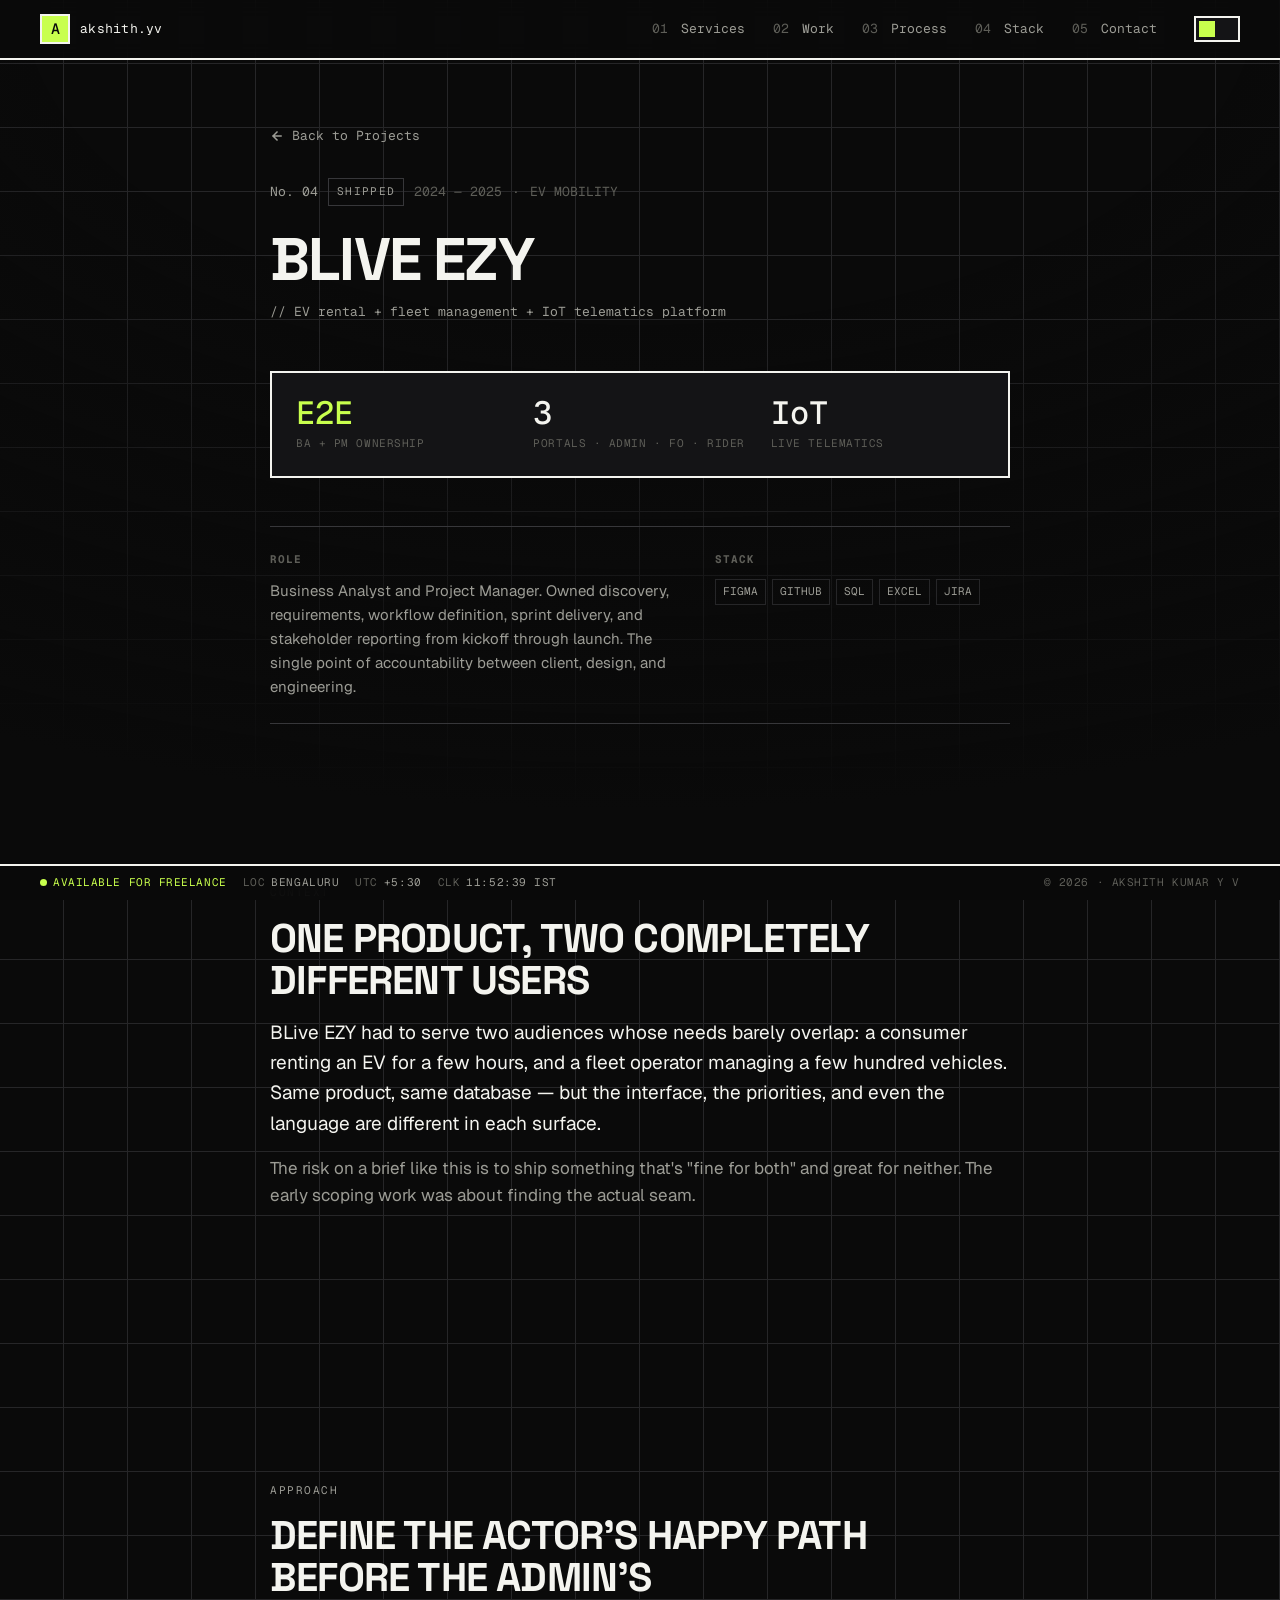
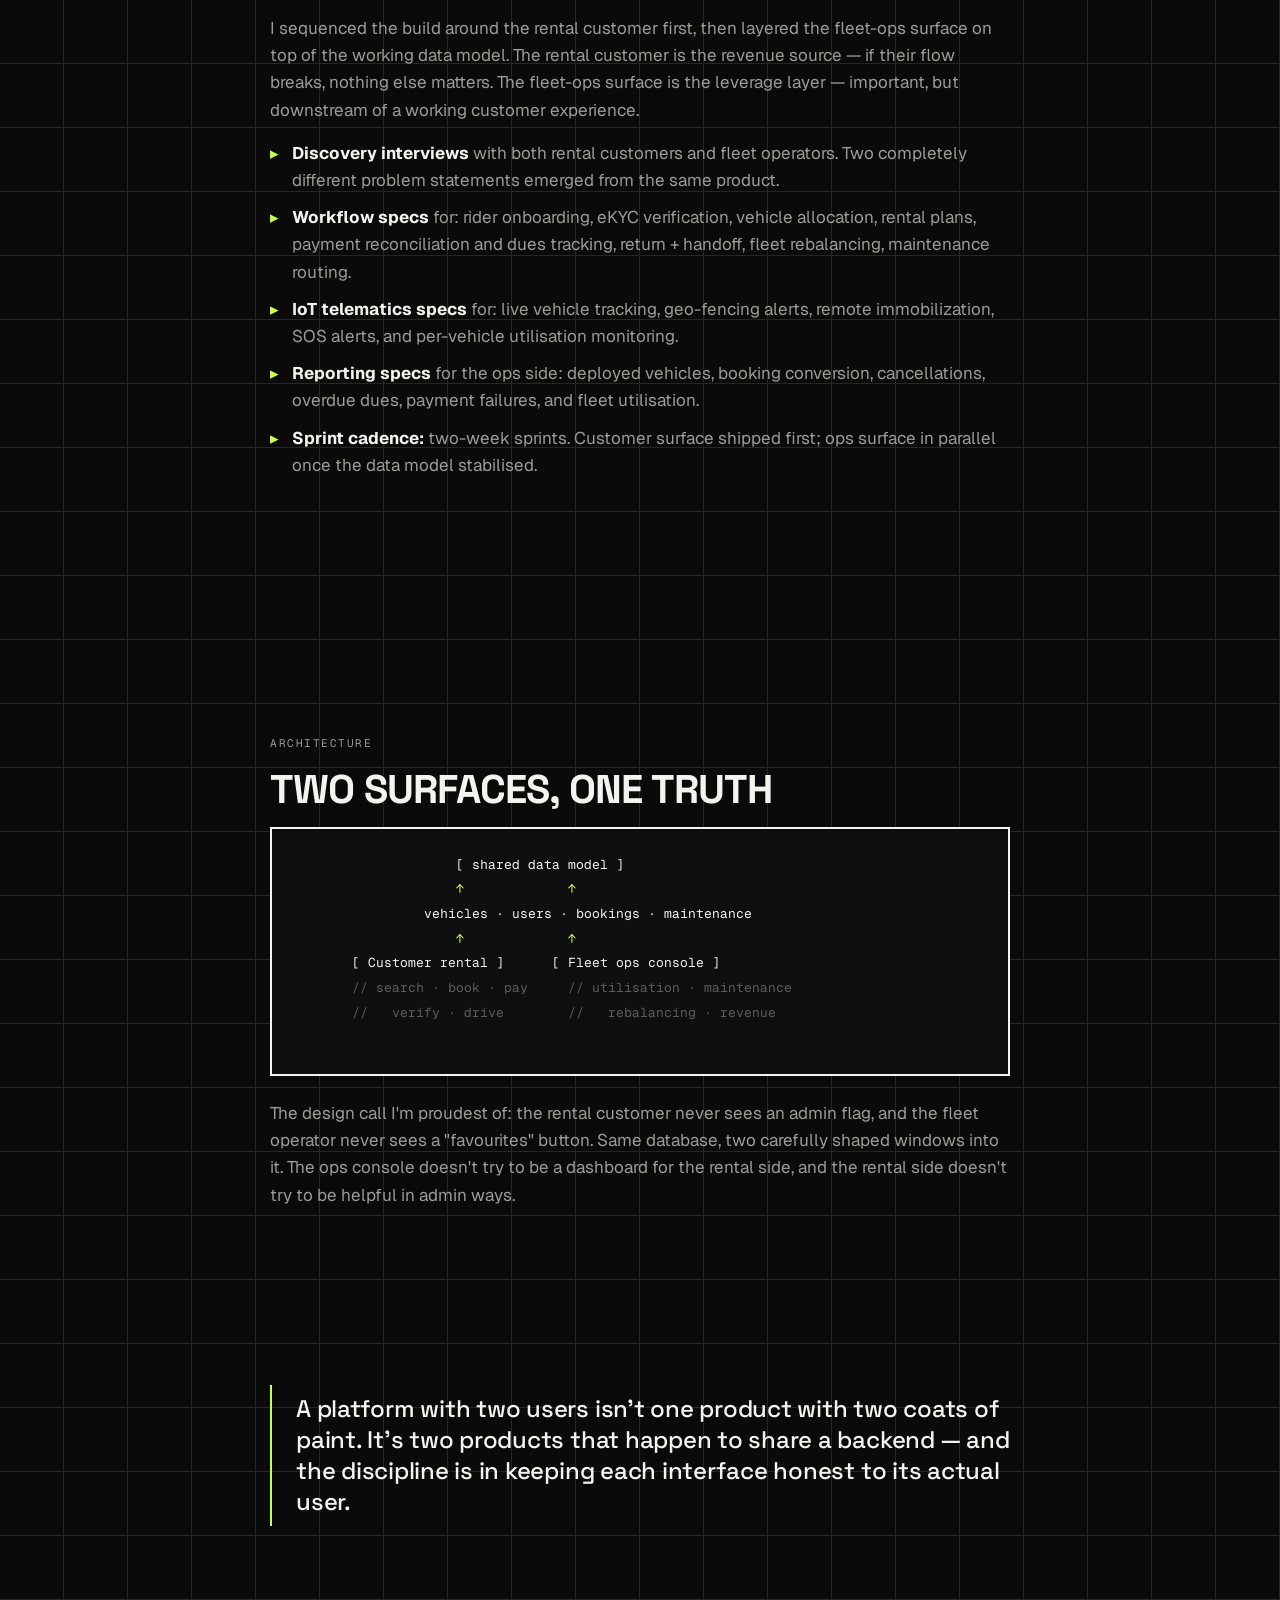
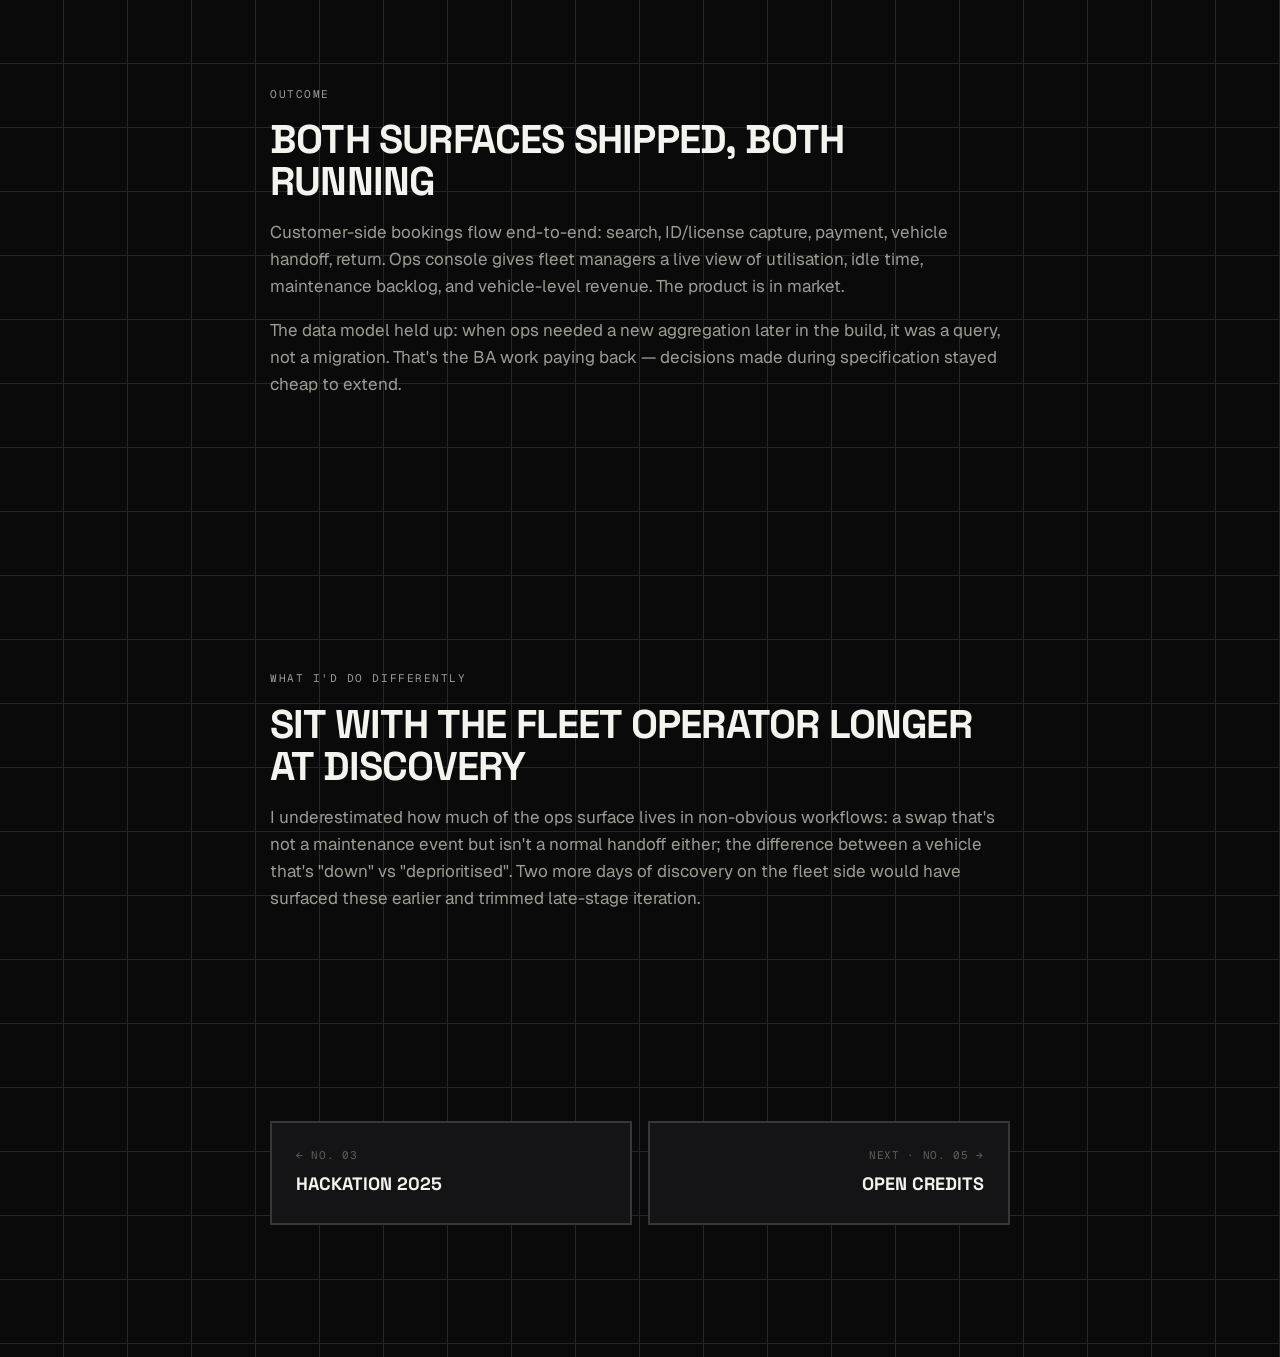
==== commit b57e9753: "Populate worklog with 13 real projects from local history; enrich BLive with IoT - Replace placehold" ====
--- a/case-blive.html
+++ b/case-blive.html
@@ -52,12 +52,12 @@
   </div>
 
   <h1 class="case-page-title">BLive EZY</h1>
-  <p class="case-page-tag">// EV rental + fleet operations platform</p>
+  <p class="case-page-tag">// EV rental + fleet management + IoT telematics platform</p>
 
   <div class="case-page-kpis kpis-3">
     <div class="kpi"><span class="kpi-num accent">E2E</span><span class="kpi-label">BA + PM ownership</span></div>
-    <div class="kpi"><span class="kpi-num">2</span><span class="kpi-label">surfaces · rental · ops</span></div>
-    <div class="kpi"><span class="kpi-num">~6mo</span><span class="kpi-label">discovery → launch</span></div>
+    <div class="kpi"><span class="kpi-num">3</span><span class="kpi-label">portals · admin · FO · rider</span></div>
+    <div class="kpi"><span class="kpi-num">IoT</span><span class="kpi-label">live telematics</span></div>
   </div>
 
   <div class="case-meta-grid">
@@ -105,8 +105,9 @@
     </p>
     <ul>
       <li><strong>Discovery interviews</strong> with both rental customers and fleet operators. Two completely different problem statements emerged from the same product.</li>
-      <li><strong>Workflow specs</strong> for: vehicle availability search, booking, ID + license verification, payment, return + handoff, fleet rebalancing, maintenance routing.</li>
-      <li><strong>Reporting specs</strong> for the ops side: utilisation per vehicle, idle time, maintenance backlog, revenue per vehicle-day.</li>
+      <li><strong>Workflow specs</strong> for: rider onboarding, eKYC verification, vehicle allocation, rental plans, payment reconciliation and dues tracking, return + handoff, fleet rebalancing, maintenance routing.</li>
+      <li><strong>IoT telematics specs</strong> for: live vehicle tracking, geo-fencing alerts, remote immobilization, SOS alerts, and per-vehicle utilisation monitoring.</li>
+      <li><strong>Reporting specs</strong> for the ops side: deployed vehicles, booking conversion, cancellations, overdue dues, payment failures, and fleet utilisation.</li>
       <li><strong>Sprint cadence:</strong> two-week sprints. Customer surface shipped first; ops surface in parallel once the data model stabilised.</li>
     </ul>
   </section>
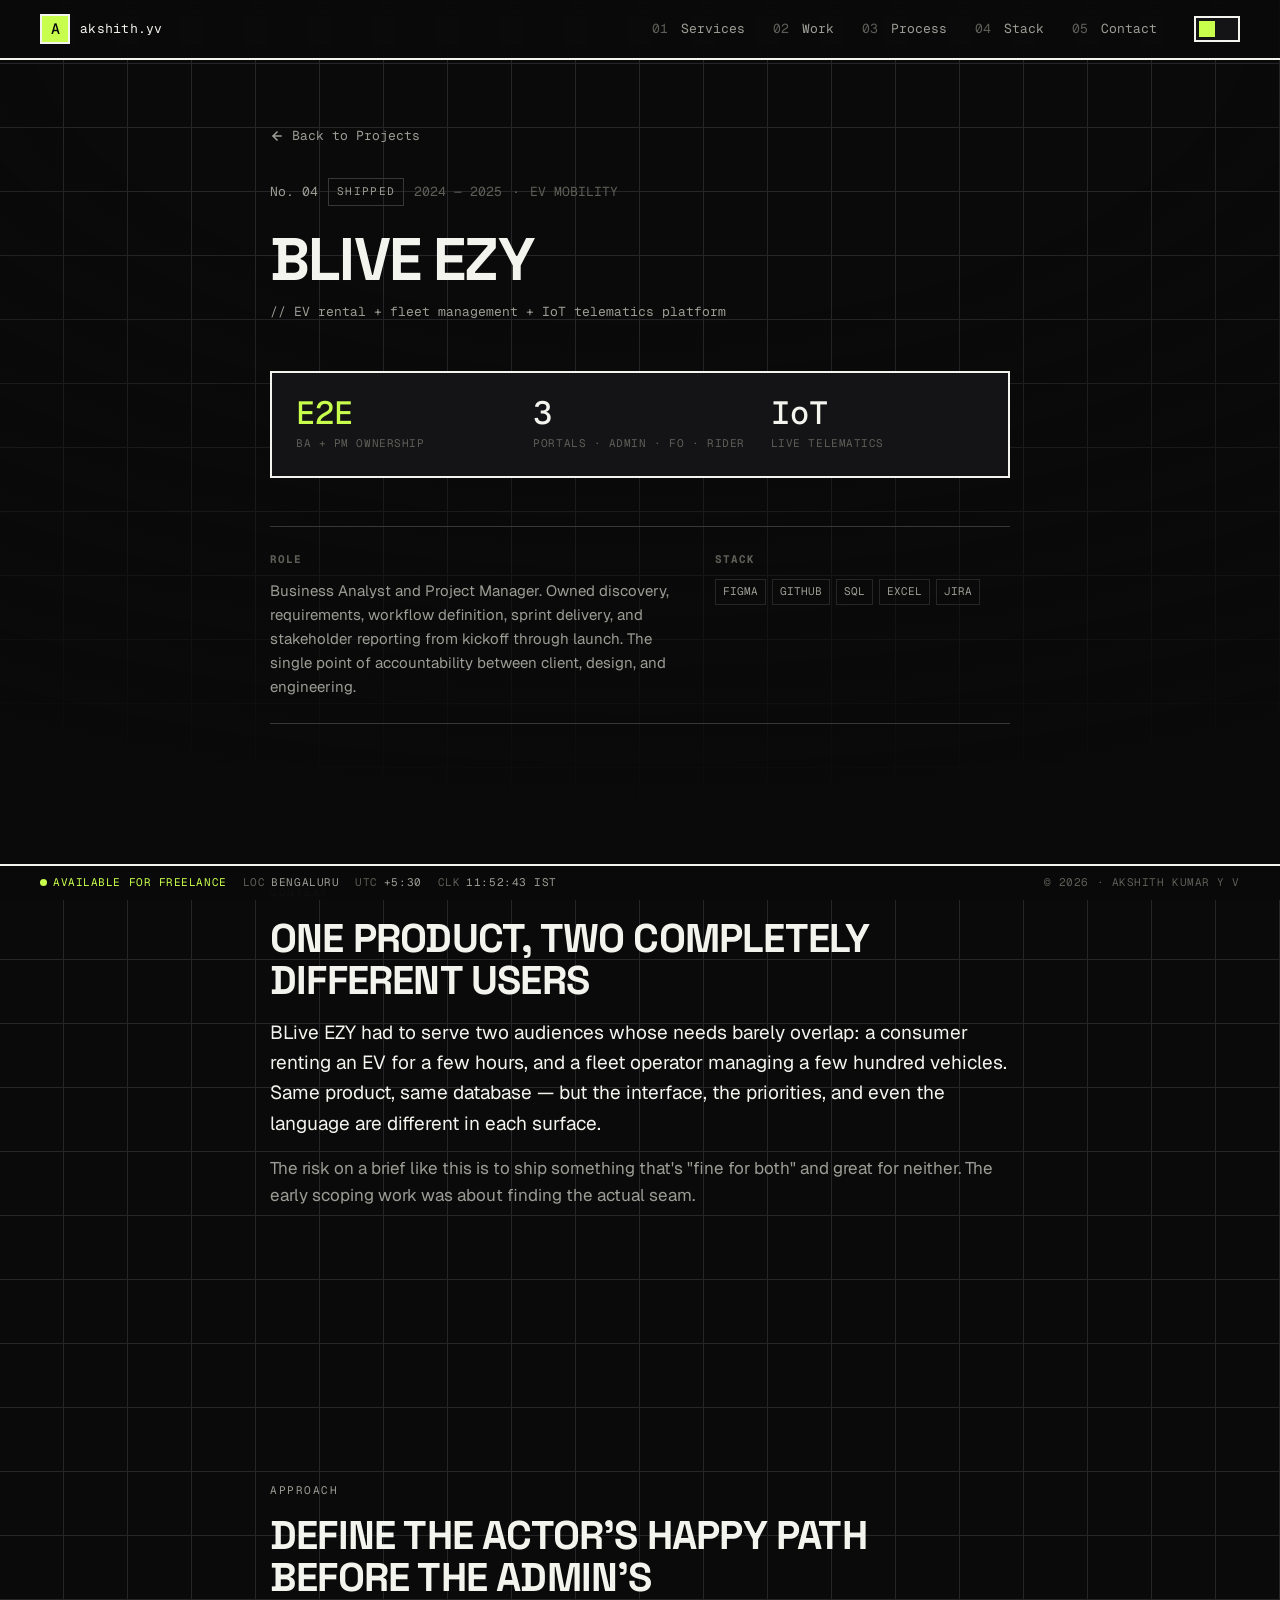
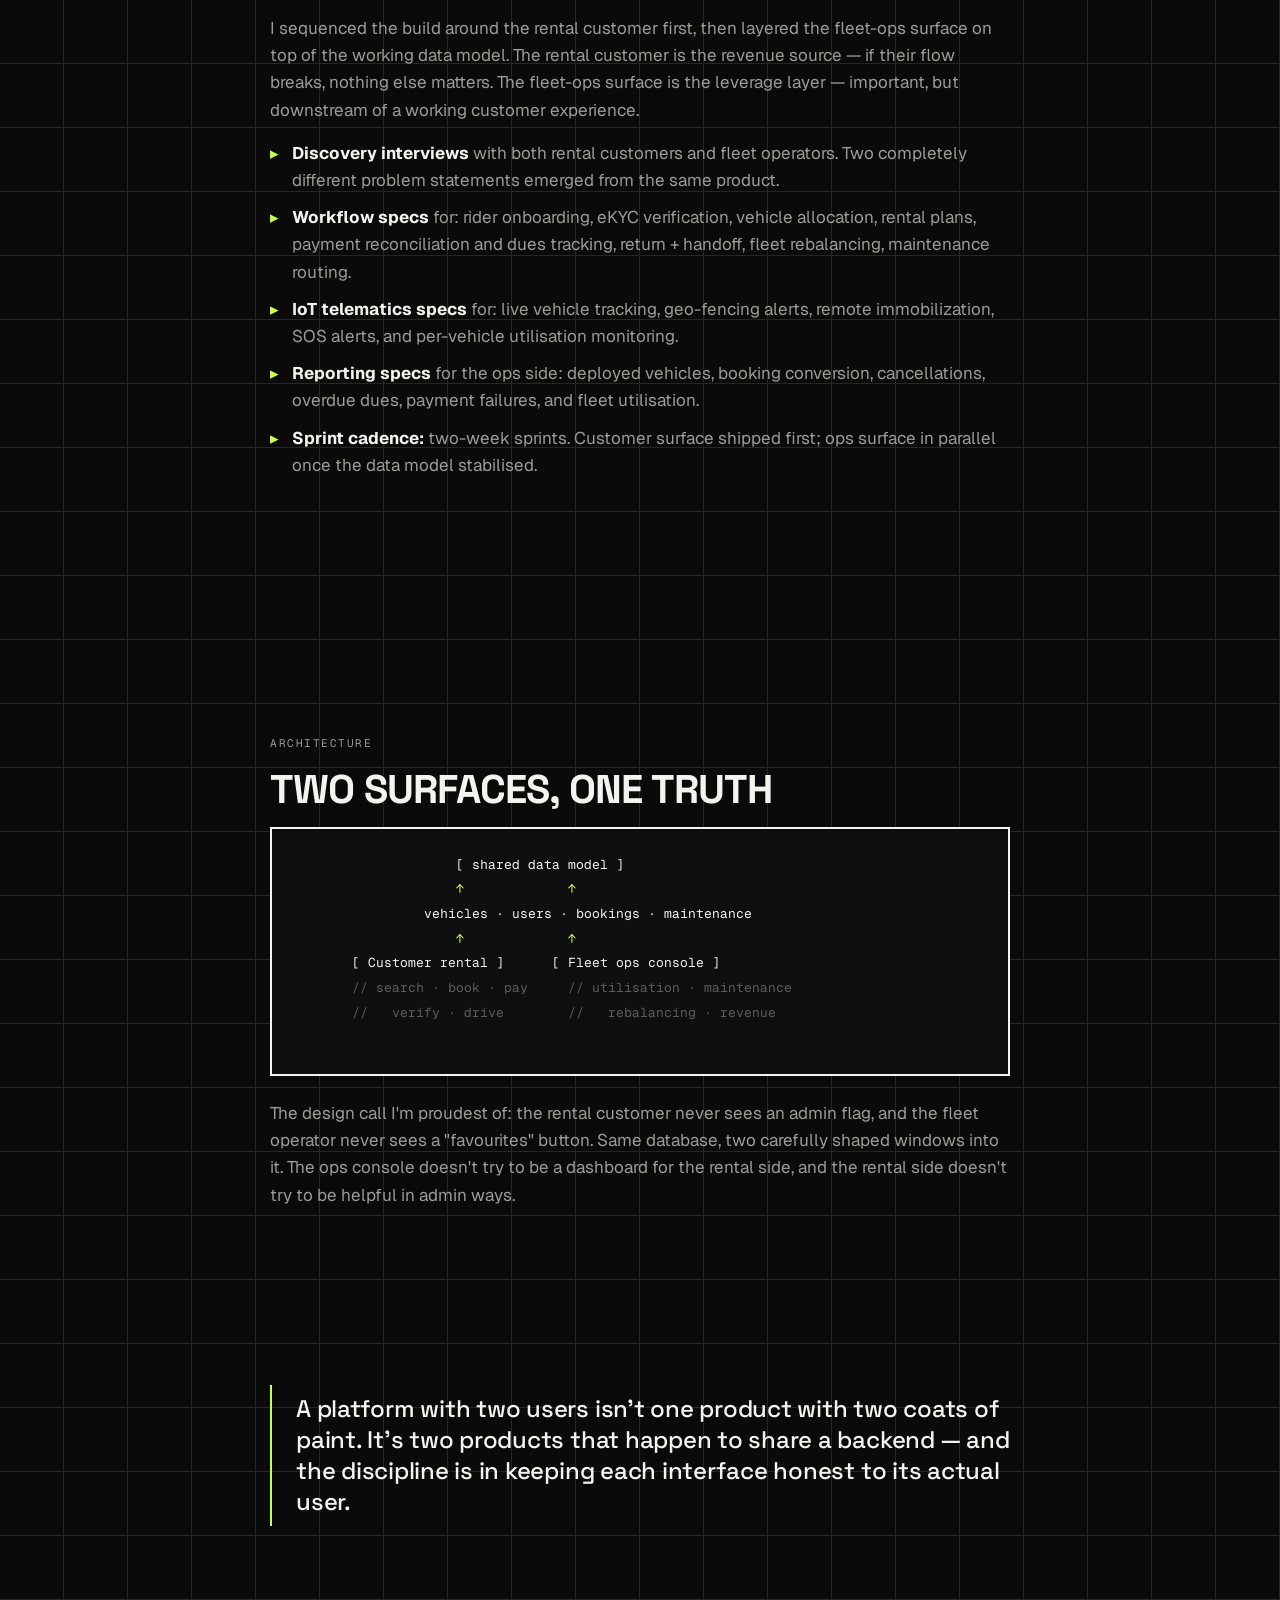
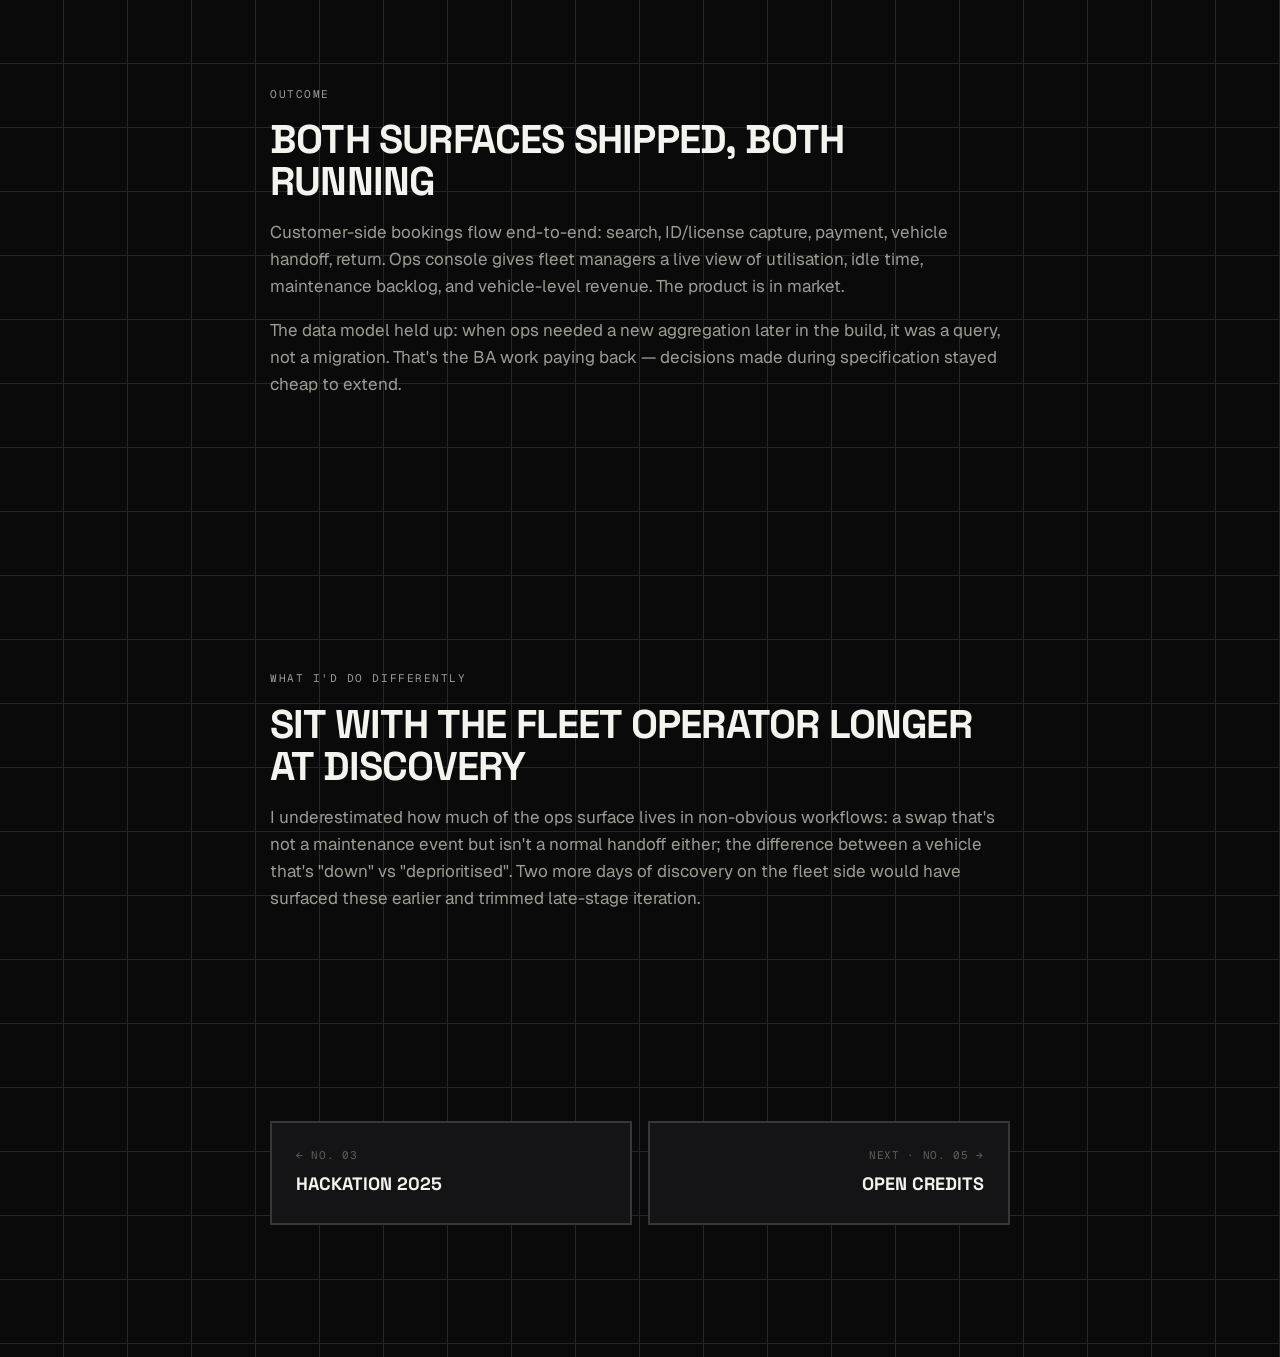
==== commit 23f254ce: "Add full case studies for Visa Automation and ISL Sign Recognition - New case-visa.html + case-isl.h" ====
--- a/case-blive.html
+++ b/case-blive.html
@@ -10,7 +10,7 @@
 <link rel="preconnect" href="https://fonts.googleapis.com">
 <link rel="preconnect" href="https://fonts.gstatic.com" crossorigin>
 <link rel="stylesheet" href="https://fonts.googleapis.com/css2?family=Space+Grotesk:wght@400;500;700&family=Geist:wght@400;500;600&family=Geist+Mono:wght@400;500&display=swap">
-<link rel="stylesheet" href="styles.css?v=9">
+<link rel="stylesheet" href="styles.css?v=10">
 <link rel="icon" href="favicon.svg" type="image/svg+xml">
 </head>
 <body>
@@ -192,6 +192,6 @@
   <span class="strip-cell strip-build">© 2026 · Akshith Kumar Y V</span>
 </footer>
 
-<script src="script.js?v=9" defer></script>
+<script src="script.js?v=10" defer></script>
 </body>
 </html>
--- a/styles.css
+++ b/styles.css
@@ -489,6 +489,8 @@
 .worklog-item:hover { background: var(--panel-2); }
 .worklog-item header { display: flex; align-items: center; gap: 10px; margin-bottom: var(--sp-3); }
 .worklog-item h3 { font-family: var(--ff-display); font-weight: 700; font-size: 1.0625rem; text-transform: uppercase; letter-spacing: -0.01em; margin-bottom: 8px; }
+.worklog-item h3 a { transition: color var(--dur-2); }
+.worklog-item h3 a:hover { color: var(--accent); }
 .worklog-item p { color: var(--ink-dim); font-size: 0.875rem; margin-bottom: var(--sp-4); }
 .worklog-item .case-stack li { margin-bottom: 0; }
 @media (max-width: 900px) { .worklog { grid-template-columns: repeat(2, 1fr); } }
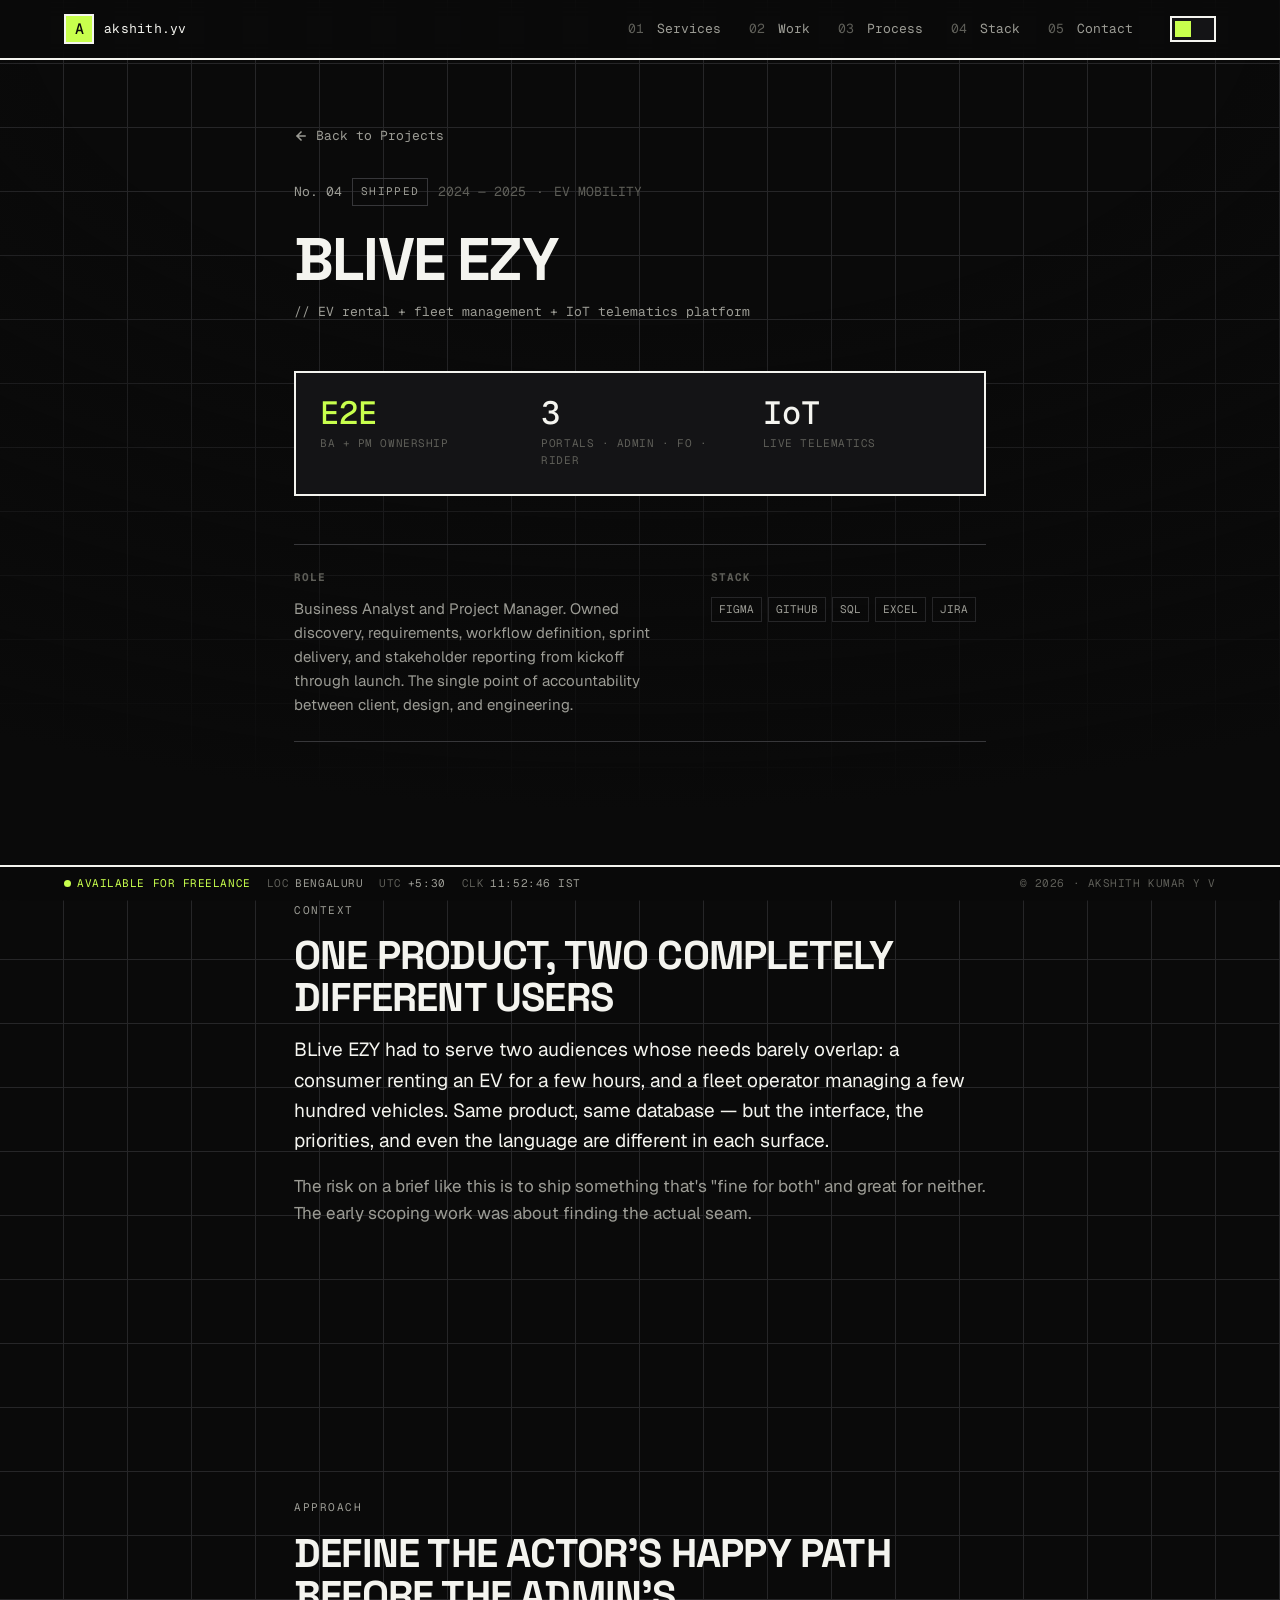
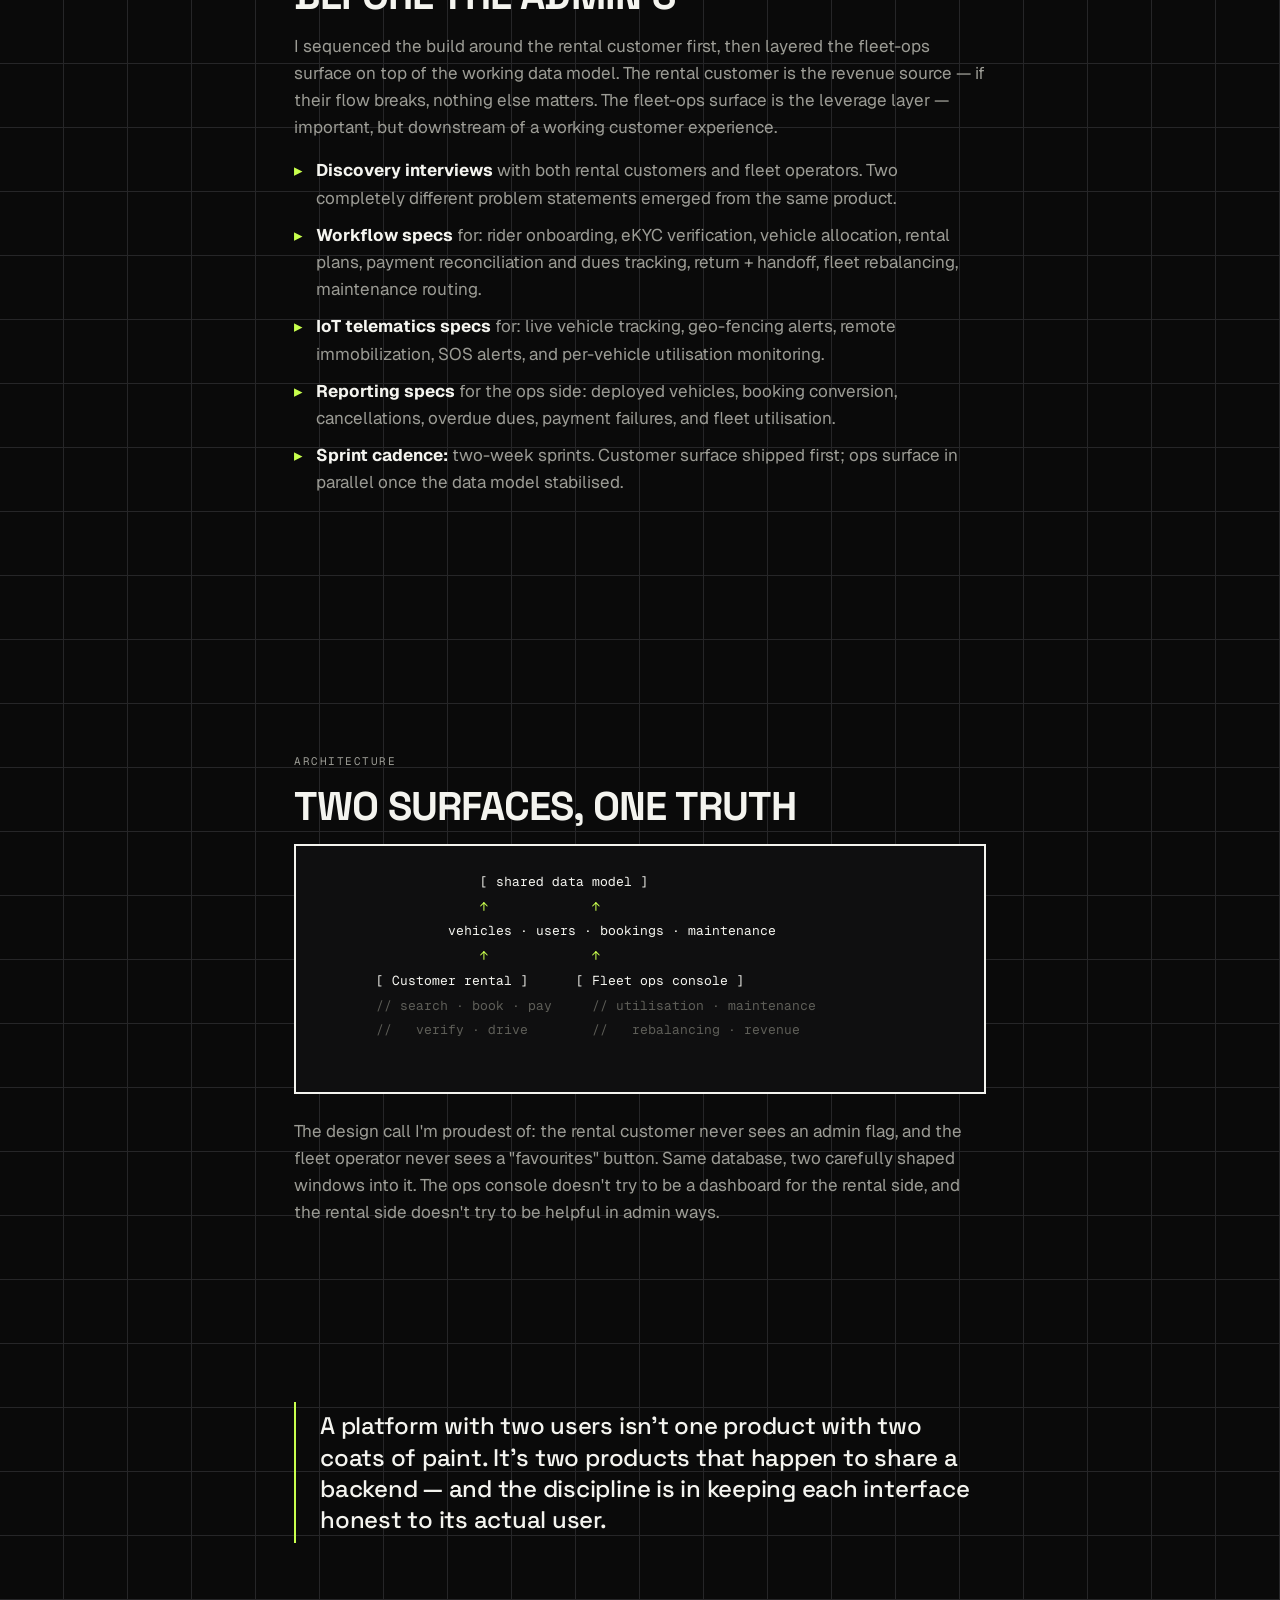
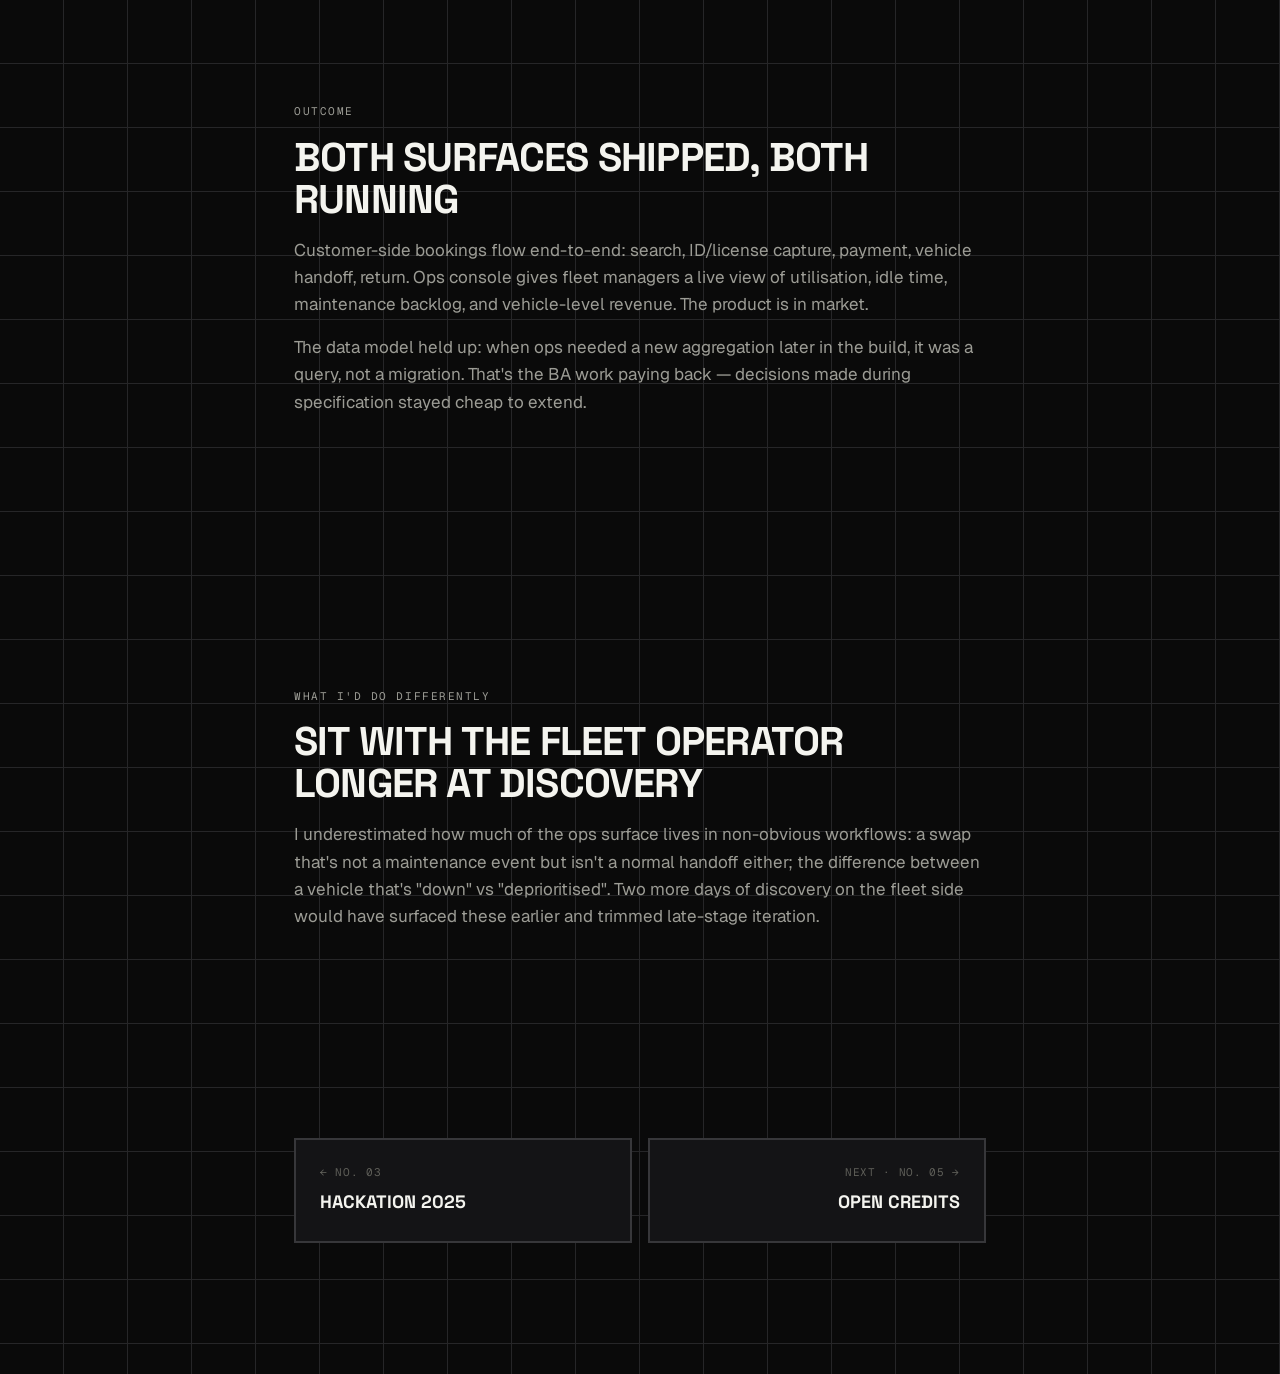
==== commit 5429988c: "Widen content container to reduce side whitespace on large screens Bump --maxw 1240→1560 and gutter " ====
--- a/case-blive.html
+++ b/case-blive.html
@@ -10,7 +10,7 @@
 <link rel="preconnect" href="https://fonts.googleapis.com">
 <link rel="preconnect" href="https://fonts.gstatic.com" crossorigin>
 <link rel="stylesheet" href="https://fonts.googleapis.com/css2?family=Space+Grotesk:wght@400;500;700&family=Geist:wght@400;500;600&family=Geist+Mono:wght@400;500&display=swap">
-<link rel="stylesheet" href="styles.css?v=10">
+<link rel="stylesheet" href="styles.css?v=11">
 <link rel="icon" href="favicon.svg" type="image/svg+xml">
 </head>
 <body>
@@ -192,6 +192,6 @@
   <span class="strip-cell strip-build">© 2026 · Akshith Kumar Y V</span>
 </footer>
 
-<script src="script.js?v=10" defer></script>
+<script src="script.js?v=11" defer></script>
 </body>
 </html>
--- a/styles.css
+++ b/styles.css
@@ -23,8 +23,8 @@
   --sp-1: 4px;  --sp-2: 8px;  --sp-3: 12px; --sp-4: 16px; --sp-5: 24px;
   --sp-6: 32px; --sp-7: 48px; --sp-8: 64px; --sp-9: 96px; --sp-10: 128px;
 
-  --maxw: 1240px;
-  --gutter: clamp(16px, 4vw, 40px);
+  --maxw: 1560px;
+  --gutter: clamp(20px, 5vw, 88px);
   --topbar-h: 60px;
 
   /* borders / brutalist geometry */
